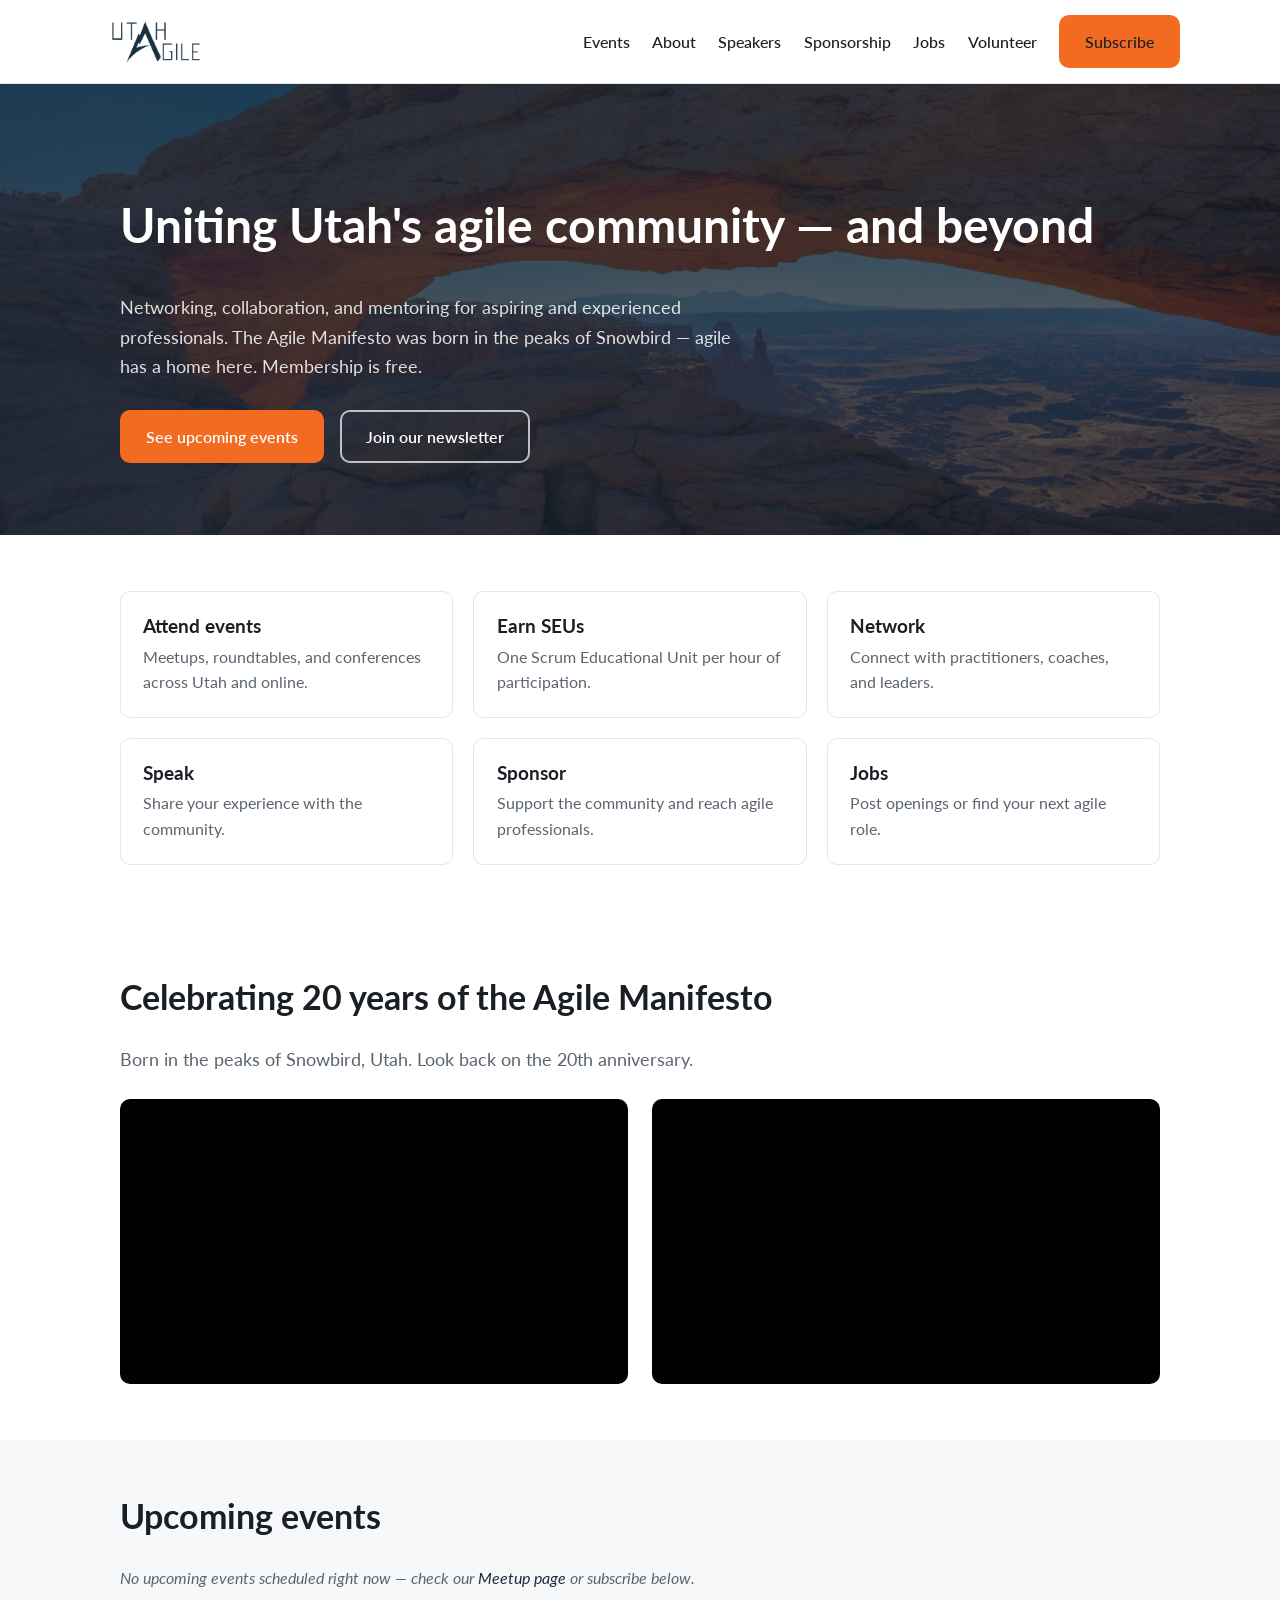
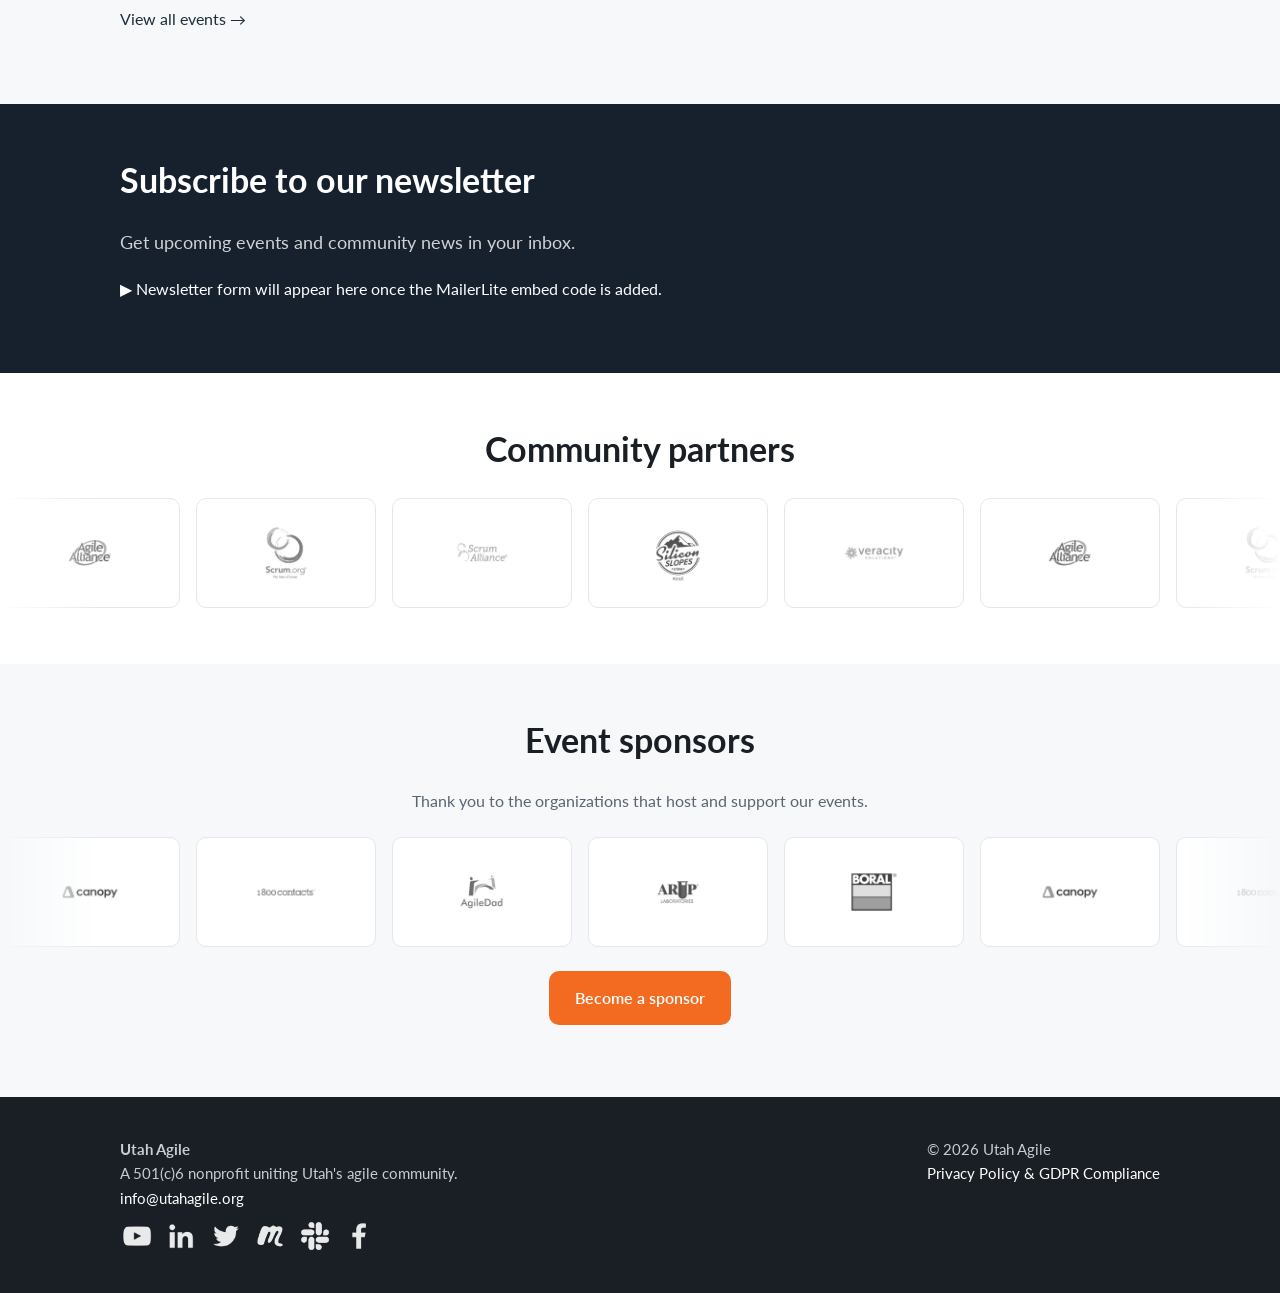
==== index.html @ 19d2569a "Fix nav discoverability + add dark-mode-aware favicon - onepage.html: "Get Involved" is now a dropdo" ====
<!DOCTYPE html>
<html lang="en">
<head>
  <meta charset="UTF-8">
  <meta name="viewport" content="width=device-width, initial-scale=1.0">
  <title>Utah Agile — Uniting Utah's Agile Community</title>
  <meta name="description" content="Utah Agile is a 501(c)6 nonprofit uniting Utah's agile community through networking, collaboration, mentoring, and events. Free to join.">
  <link rel="icon" href="assets/img/favicon.svg" type="image/svg+xml">
  <link rel="alternate icon" href="assets/img/favicon.png">
  <link rel="stylesheet" href="assets/css/style.css">
</head>
<body>
  <header class="site-header" id="site-header"></header>

  <!-- Hero -->
  <section class="hero hero--home">
    <div class="container">
      <h1>Uniting Utah's agile community &mdash; and beyond</h1>
      <p class="lead">Networking, collaboration, and mentoring for aspiring and
        experienced professionals. The Agile Manifesto was born in the peaks of
        Snowbird &mdash; agile has a home here. Membership is free.</p>
      <div class="hero__cta">
        <a class="btn btn--primary" href="events.html">See upcoming events</a>
        <a class="btn btn--ghost" href="#subscribe">Join our newsletter</a>
      </div>
    </div>
  </section>

  <!-- Quick links -->
  <section class="section">
    <div class="container">
      <div class="grid grid--3">
        <a class="card" href="events.html"><h3>Attend events</h3><p>Meetups, roundtables, and conferences across Utah and online.</p></a>
        <a class="card" href="seus.html"><h3>Earn SEUs</h3><p>One Scrum Educational Unit per hour of participation.</p></a>
        <a class="card" href="network.html"><h3>Network</h3><p>Connect with practitioners, coaches, and leaders.</p></a>
        <a class="card" href="speakers.html"><h3>Speak</h3><p>Share your experience with the community.</p></a>
        <a class="card" href="sponsorship.html"><h3>Sponsor</h3><p>Support the community and reach agile professionals.</p></a>
        <a class="card" href="jobs.html"><h3>Jobs</h3><p>Post openings or find your next agile role.</p></a>
      </div>
    </div>
  </section>

  <!-- Featured videos -->
  <section class="section">
    <div class="container">
      <h2>Celebrating 20 years of the Agile Manifesto</h2>
      <p class="lead">Born in the peaks of Snowbird, Utah. Look back on the 20th anniversary.</p>
      <div class="video-grid">
        <div class="video-embed">
          <iframe src="https://player.vimeo.com/video/512999759" title="Agile Manifesto 20th Anniversary"
            allow="autoplay; fullscreen; picture-in-picture" allowfullscreen loading="lazy"></iframe>
        </div>
        <div class="video-embed">
          <iframe src="https://player.vimeo.com/video/513167009" title="Agile Manifesto 20th Anniversary"
            allow="autoplay; fullscreen; picture-in-picture" allowfullscreen loading="lazy"></iframe>
        </div>
      </div>
    </div>
  </section>

  <!-- Upcoming events preview -->
  <section class="section section--alt">
    <div class="container">
      <h2>Upcoming events</h2>
      <div data-events="3"></div>
      <p style="margin-top:1rem"><a href="events.html">View all events &rarr;</a></p>
    </div>
  </section>

  <!-- Newsletter / subscribe -->
  <section class="section newsletter" id="subscribe">
    <div class="container">
      <h2>Subscribe to our newsletter</h2>
      <p class="lead">Get upcoming events and community news in your inbox.</p>
      <!--
        MAILERLITE EMBED GOES HERE.
        In MailerLite: Forms → Embedded form → copy the HTML snippet and
        paste it in place of this comment. See README "Newsletter" section.
      -->
      <div id="mailerlite-form">
        <p style="color:#fff">▶ Newsletter form will appear here once the MailerLite embed code is added.</p>
      </div>
    </div>
  </section>

  <!-- Partners (rotating banner) -->
  <section class="section">
    <div class="container">
      <h2 style="text-align:center">Community partners</h2>
    </div>
    <div class="logo-marquee">
      <div class="logo-track">
        <!-- set 1 -->
        <a href="https://www.agilealliance.org/" title="Agile Alliance"><img src="assets/img/sponsors/agile-alliance.png" alt="Agile Alliance"></a>
        <a href="https://www.scrum.org/" title="Scrum.org"><img src="assets/img/sponsors/scrum-org.png" alt="Scrum.org"></a>
        <a href="https://www.scrumalliance.org/" title="Scrum Alliance"><img src="assets/img/sponsors/scrum-alliance.png" alt="Scrum Alliance"></a>
        <div class="logo-cell"><img src="assets/img/sponsors/silicon-slopes.png" alt="Silicon Slopes Agile"></div>
        <a href="https://www.veracitysolutions.com/" title="Veracity Solutions"><img src="assets/img/sponsors/partner-other.png" alt="Veracity Solutions"></a>
        <!-- set 2 (duplicate for seamless loop) -->
        <a href="https://www.agilealliance.org/" title="Agile Alliance" aria-hidden="true" tabindex="-1"><img src="assets/img/sponsors/agile-alliance.png" alt=""></a>
        <a href="https://www.scrum.org/" title="Scrum.org" aria-hidden="true" tabindex="-1"><img src="assets/img/sponsors/scrum-org.png" alt=""></a>
        <a href="https://www.scrumalliance.org/" title="Scrum Alliance" aria-hidden="true" tabindex="-1"><img src="assets/img/sponsors/scrum-alliance.png" alt=""></a>
        <div class="logo-cell" aria-hidden="true"><img src="assets/img/sponsors/silicon-slopes.png" alt=""></div>
        <a href="https://www.veracitysolutions.com/" title="Veracity Solutions" aria-hidden="true" tabindex="-1"><img src="assets/img/sponsors/partner-other.png" alt=""></a>
      </div>
    </div>
  </section>

  <!-- Event sponsors (rotating banner) -->
  <section class="section section--alt">
    <div class="container">
      <h2 style="text-align:center">Event sponsors</h2>
      <p style="text-align:center;color:var(--muted)">Thank you to the organizations that host and support our events.</p>
    </div>
    <div class="logo-marquee">
      <div class="logo-track">
        <div class="logo-cell"><img src="assets/img/sponsors/canopy.png" alt="Canopy"></div>
        <div class="logo-cell"><img src="assets/img/sponsors/1800contacts.png" alt="1-800 Contacts"></div>
        <div class="logo-cell"><img src="assets/img/sponsors/agiledad.png" alt="AgileDad"></div>
        <div class="logo-cell"><img src="assets/img/sponsors/arup.png" alt="Arup"></div>
        <div class="logo-cell"><img src="assets/img/sponsors/boral.png" alt="Boral"></div>
        <div class="logo-cell" aria-hidden="true"><img src="assets/img/sponsors/canopy.png" alt=""></div>
        <div class="logo-cell" aria-hidden="true"><img src="assets/img/sponsors/1800contacts.png" alt=""></div>
        <div class="logo-cell" aria-hidden="true"><img src="assets/img/sponsors/agiledad.png" alt=""></div>
        <div class="logo-cell" aria-hidden="true"><img src="assets/img/sponsors/arup.png" alt=""></div>
        <div class="logo-cell" aria-hidden="true"><img src="assets/img/sponsors/boral.png" alt=""></div>
      </div>
    </div>
    <div class="container">
      <p style="text-align:center;margin-top:1.5rem"><a class="btn btn--primary" href="sponsorship.html">Become a sponsor</a></p>
    </div>
  </section>

  <footer class="site-footer" id="site-footer"></footer>
  <script src="assets/js/site.js"></script>
</body>
</html>
---- assets/css/style.css ----
@import url('https://fonts.googleapis.com/css2?family=Lato:ital,wght@0,400;0,700;1,400&family=Noto+Serif:wght@600;700&display=swap');

/* Utah Agile — base styles
   Clean, fast, accessible replacement for the Wix site.
   Fonts matched to the original: Lato for text/headings, Noto Serif for bio names. */

:root {
  --brand:       #1e2d3d;   /* Utah Agile slate navy (from logo) */
  --brand-dark:  #16212d;
  --accent:      #f26b21;   /* warm CTA orange   */
  --accent-dark: #d1550f;
  --ink:         #1a1f26;
  --muted:       #5b6570;
  --line:        #e3e7ec;
  --bg:          #ffffff;
  --bg-alt:      #f6f8fa;
  --radius:      10px;
  --maxw:        1080px;
  --font: 'Lato', -apple-system, BlinkMacSystemFont, "Segoe UI", Roboto, Helvetica, Arial, sans-serif;
  --font-serif: 'Noto Serif', Georgia, 'Times New Roman', serif;
}

* { box-sizing: border-box; }

html { scroll-behavior: smooth; }

body {
  margin: 0;
  font-family: var(--font);
  color: var(--ink);
  background: var(--bg);
  line-height: 1.6;
  -webkit-font-smoothing: antialiased;
}

a { color: var(--brand); text-decoration: none; }
a:hover { text-decoration: underline; }

img { max-width: 100%; height: auto; display: block; }

.container { max-width: var(--maxw); margin: 0 auto; padding: 0 1.25rem; }

.section { padding: 3.5rem 0; }
.section--alt { background: var(--bg-alt); }

h1, h2, h3 { line-height: 1.2; color: var(--ink); }
h1 { font-size: clamp(2rem, 5vw, 3rem); }
h2 { font-size: clamp(1.5rem, 3vw, 2.1rem); margin-top: 0; }
.lead { font-size: 1.15rem; color: var(--muted); }

/* ---------- Buttons ---------- */
.btn {
  display: inline-block;
  padding: 0.75rem 1.5rem;
  border-radius: var(--radius);
  font-weight: 600;
  cursor: pointer;
  border: 2px solid transparent;
  transition: background .15s ease, color .15s ease;
}
.btn:hover { text-decoration: none; }
.btn--primary { background: var(--accent); color: #fff; }
.btn--primary:hover { background: var(--accent-dark); }
.btn--ghost { background: transparent; color: #fff; border-color: rgba(255,255,255,.7); }
.btn--ghost:hover { background: rgba(255,255,255,.12); }

/* ---------- Header / nav ---------- */
.site-header {
  position: sticky; top: 0; z-index: 50;
  background: var(--bg);
  border-bottom: 1px solid var(--line);
}
.nav {
  display: flex; align-items: center; justify-content: space-between;
  padding: 0.85rem 0;
}
.nav__brand { font-weight: 800; font-size: 1.25rem; color: var(--brand); display: inline-flex; align-items: center; }
.nav__brand:hover { text-decoration: none; }
.nav__brand img { height: 56px; width: auto; }
@media (max-width: 640px) { .nav__brand img { height: 44px; } }

/* Anchor targets clear the sticky header on the one-page layout */
section[id] { scroll-margin-top: 90px; }

/* Social icons (image links, like the original site) */
.social-icons { display: flex; gap: .65rem; align-items: center; flex-wrap: wrap; margin-top: .6rem; }
.social-icons a { display: inline-flex; }
.social-icons img { width: 34px; height: 34px; display: block; transition: transform .15s ease, opacity .15s ease; opacity: .9; }
.social-icons a:hover img { transform: translateY(-2px); opacity: 1; }
.nav__links { display: flex; gap: 1.4rem; align-items: center; flex-wrap: wrap; }
.nav__links a { color: var(--ink); font-weight: 500; }
.nav__links a:hover { color: var(--brand); text-decoration: none; }
.nav__toggle { display: none; background: none; border: 0; font-size: 1.5rem; cursor: pointer; }

/* ---------- Hero ---------- */
.hero {
  background: linear-gradient(135deg, var(--brand), var(--brand-dark));
  color: #fff; padding: 4.5rem 0;
}
.hero h1 { color: #fff; }
.hero .lead { color: rgba(255,255,255,.85); max-width: 640px; }
.hero__cta { margin-top: 1.75rem; display: flex; gap: 1rem; flex-wrap: wrap; }

/* ---------- Cards / grid ---------- */
.grid { display: grid; gap: 1.25rem; }
.grid--3 { grid-template-columns: repeat(3, 1fr); }
.grid--2 { grid-template-columns: repeat(2, 1fr); }
.card {
  border: 1px solid var(--line); border-radius: var(--radius);
  padding: 1.4rem; background: var(--bg);
  transition: box-shadow .15s ease, transform .15s ease;
}
.card:hover { box-shadow: 0 6px 20px rgba(0,0,0,.07); transform: translateY(-2px); }
.card h3 { margin: 0 0 .4rem; }
.card p { margin: 0; color: var(--muted); }

/* ---------- Events ---------- */
.event {
  display: flex; gap: 1.25rem; align-items: flex-start;
  border: 1px solid var(--line); border-radius: var(--radius);
  padding: 1.25rem; margin-bottom: 1rem; background: var(--bg);
}
.event__date {
  flex: 0 0 84px; text-align: center; background: var(--brand); color: #fff;
  border-radius: var(--radius); padding: .6rem .2rem;
}
.event__date .m { font-size: .8rem; text-transform: uppercase; letter-spacing: .05em; }
.event__date .d { font-size: 1.7rem; font-weight: 800; line-height: 1; }
.event__body h3 { margin: 0 0 .3rem; }
.event__meta { color: var(--muted); font-size: .95rem; margin: 0 0 .5rem; }
.events-empty { color: var(--muted); font-style: italic; }

/* ---------- Newsletter ---------- */
.newsletter { background: var(--brand-dark); color: #fff; }
.newsletter h2 { color: #fff; }
.newsletter .lead { color: rgba(255,255,255,.8); }

/* ---------- Hero with background image ---------- */
.hero--home {
  background:
    linear-gradient(135deg, rgba(30,45,61,.82), rgba(22,33,45,.66)),
    url("../img/hero.jpg") center/cover no-repeat;
}

/* ---------- Sponsors / partner logos ---------- */
.logo-grid {
  display: grid; grid-template-columns: repeat(auto-fill, minmax(140px, 1fr));
  gap: 1rem; align-items: center; margin-top: 1.5rem;
}
.logo-grid a, .logo-grid .logo-cell {
  display: flex; align-items: center; justify-content: center;
  background: #fff; border: 1px solid var(--line); border-radius: var(--radius);
  padding: 1rem; aspect-ratio: 3 / 2;
}
.logo-grid img { max-height: 72px; max-width: 100%; object-fit: contain; }
.logo-grid a { transition: box-shadow .15s ease, transform .15s ease; }
.logo-grid a:hover { box-shadow: 0 6px 18px rgba(0,0,0,.08); transform: translateY(-2px); }

/* ---------- Rotating logo banner (marquee) ---------- */
.logo-marquee { overflow: hidden; margin-top: 1.5rem; -webkit-mask-image: linear-gradient(90deg, transparent, #000 8%, #000 92%, transparent); mask-image: linear-gradient(90deg, transparent, #000 8%, #000 92%, transparent); }
.logo-track { display: flex; width: max-content; gap: 1rem; animation: logo-scroll 40s linear infinite; }
.logo-marquee:hover .logo-track { animation-play-state: paused; }
.logo-track .logo-cell, .logo-track a {
  flex: 0 0 auto; width: 180px; height: 110px;
  display: flex; align-items: center; justify-content: center;
  background: #fff; border: 1px solid var(--line); border-radius: var(--radius); padding: 1rem;
}
.logo-track img { max-height: 72px; max-width: 100%; object-fit: contain; filter: grayscale(1); opacity: .75; transition: filter .2s, opacity .2s; }
.logo-track a:hover img, .logo-track .logo-cell:hover img { filter: none; opacity: 1; }
@keyframes logo-scroll { from { transform: translateX(0); } to { transform: translateX(-50%); } }
@media (prefers-reduced-motion: reduce) { .logo-track { animation: none; flex-wrap: wrap; width: auto; justify-content: center; } }

/* ---------- Video embeds (Vimeo) ---------- */
.video-grid { display: grid; grid-template-columns: repeat(2, 1fr); gap: 1.5rem; margin-top: 1.5rem; }
.video-embed { position: relative; padding-top: 56.25%; border-radius: var(--radius); overflow: hidden; background: #000; }
.video-embed iframe { position: absolute; inset: 0; width: 100%; height: 100%; border: 0; }

/* ---------- Team / bios ---------- */
.team-grid { display: grid; grid-template-columns: repeat(auto-fill, minmax(220px, 1fr)); gap: 1.75rem; margin-top: 1.5rem; }
.member { text-align: center; }
.member img { width: 160px; height: 160px; border-radius: 50%; object-fit: cover; margin: 0 auto .8rem; border: 3px solid var(--line); }
.member h3 { margin: 0; font-size: 1.25rem; font-family: var(--font-serif); font-weight: 700; }
.member .role { color: var(--brand); font-weight: 600; font-size: .9rem; margin: .1rem 0 .4rem; }
.member .tagline { color: var(--muted); font-size: .9rem; margin: 0 0 .5rem; }
.member a.li { font-size: .85rem; }

@media (max-width: 640px) {
  .video-grid { grid-template-columns: 1fr; }
}

/* ---------- Footer ---------- */
.site-footer { background: var(--ink); color: #c7cdd4; padding: 2.5rem 0; font-size: .95rem; }
.site-footer a { color: #fff; }
.site-footer__grid { display: flex; justify-content: space-between; gap: 2rem; flex-wrap: wrap; }
.social { display: flex; gap: 1rem; margin-top: .5rem; }
.social a { color: #c7cdd4; }

/* ---------- Responsive ---------- */
@media (max-width: 800px) {
  .grid--3, .grid--2 { grid-template-columns: 1fr; }
  .nav__links {
    display: none; position: absolute; top: 100%; left: 0; right: 0;
    flex-direction: column; background: var(--bg); border-bottom: 1px solid var(--line);
    padding: 1rem 1.25rem; gap: 1rem;
  }
  .nav__links.open { display: flex; }
  .nav__toggle { display: block; }
}
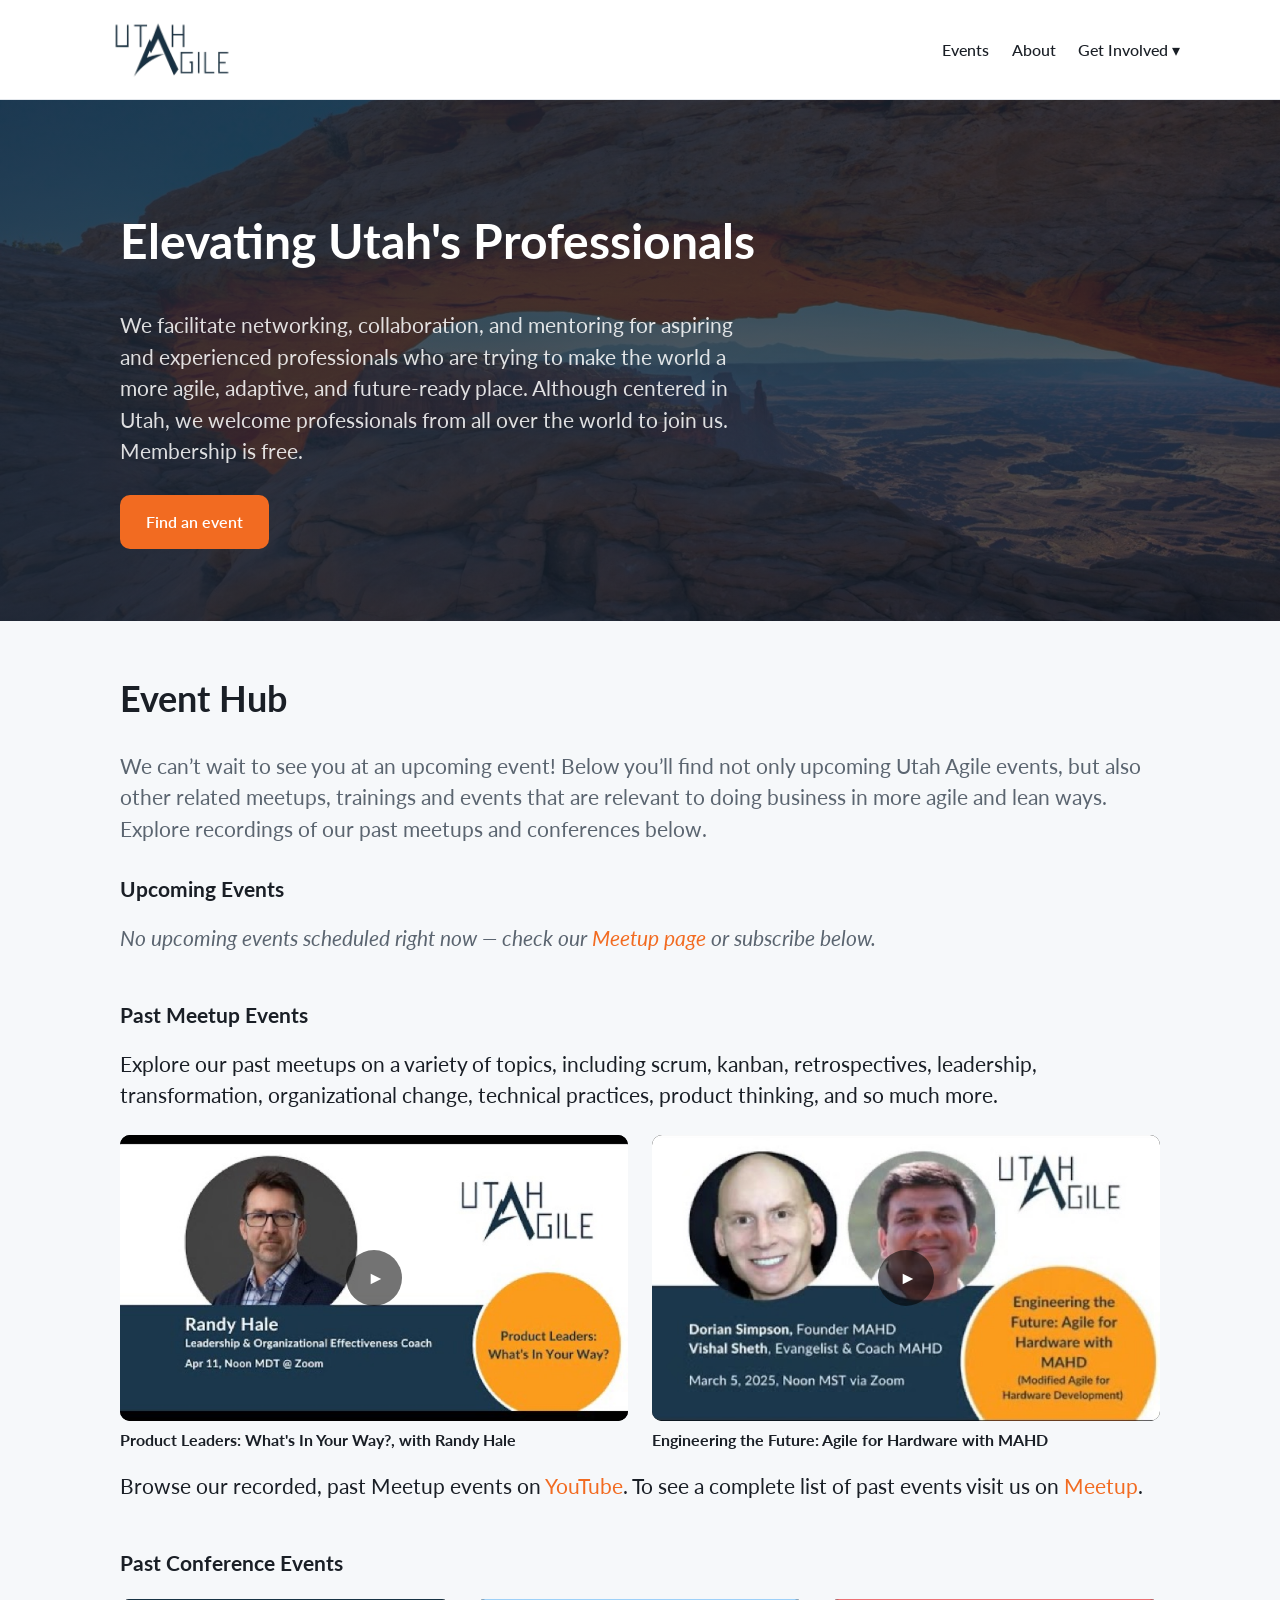
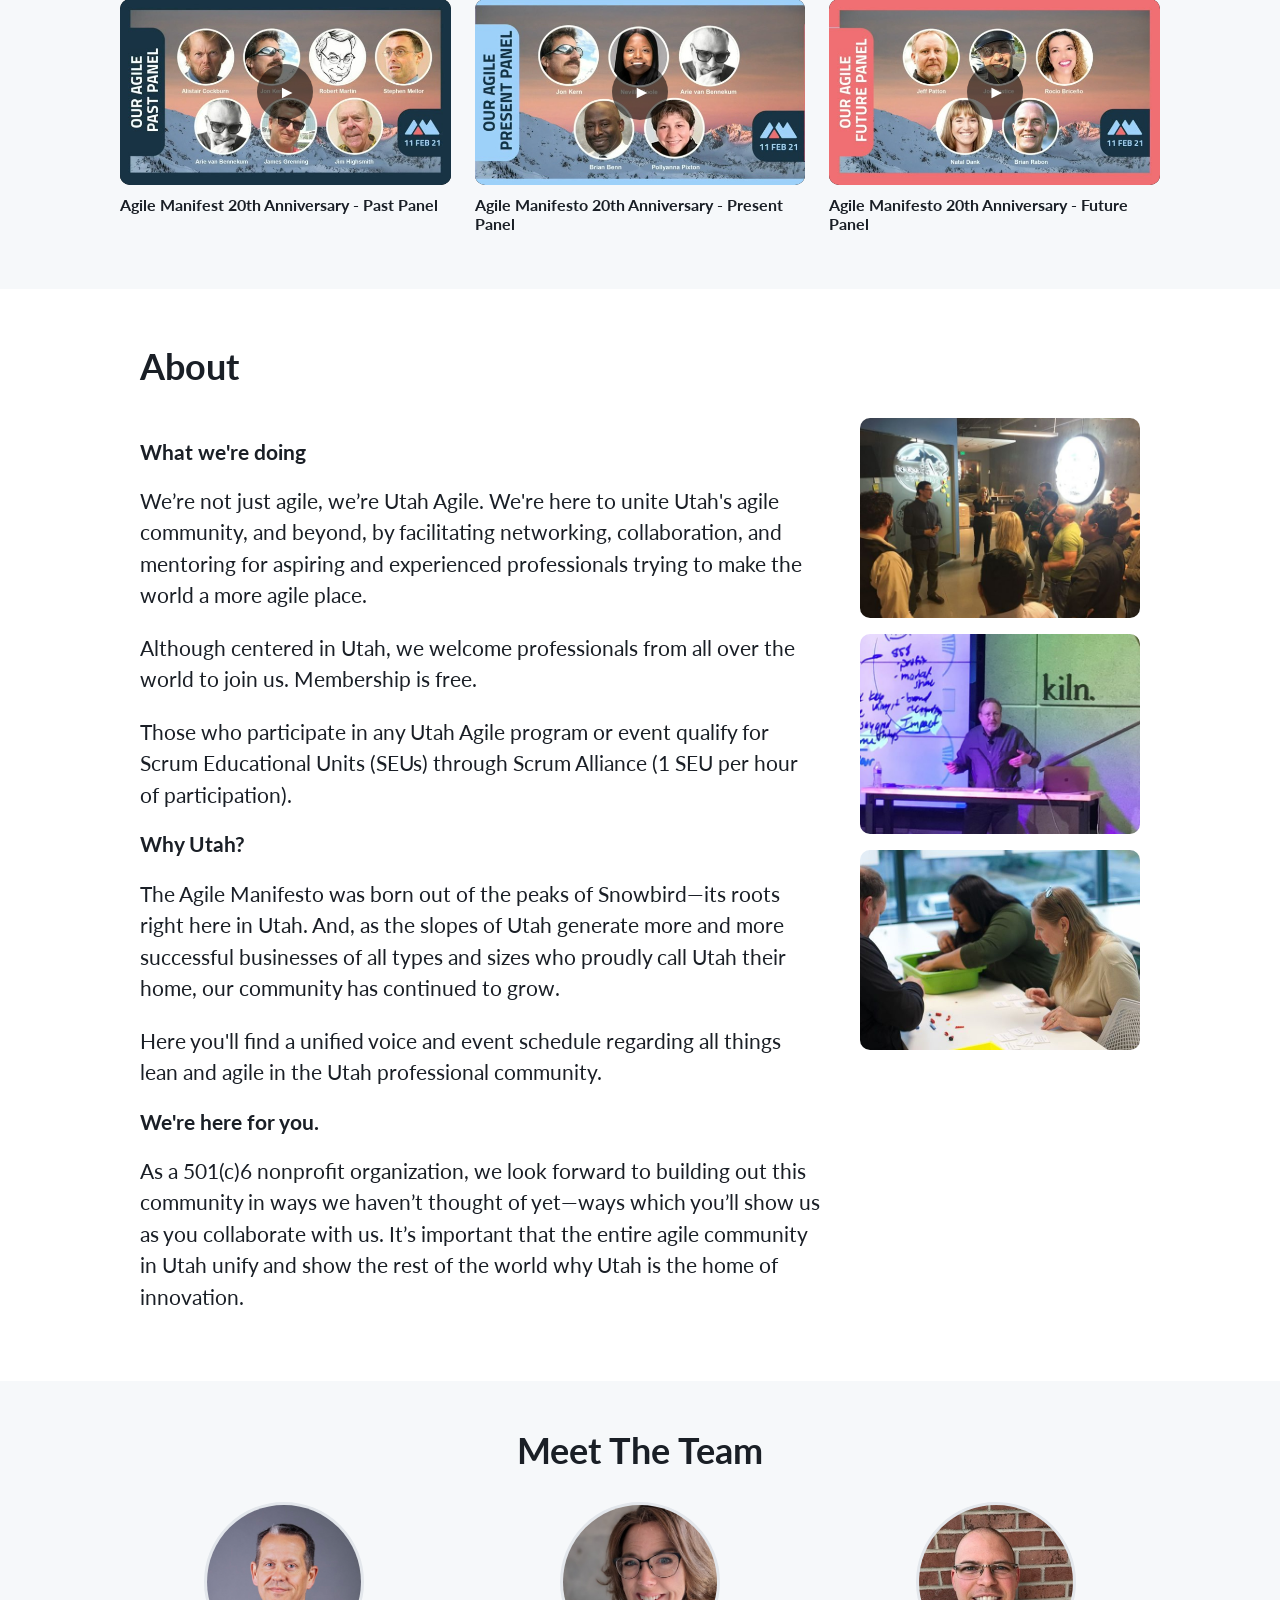
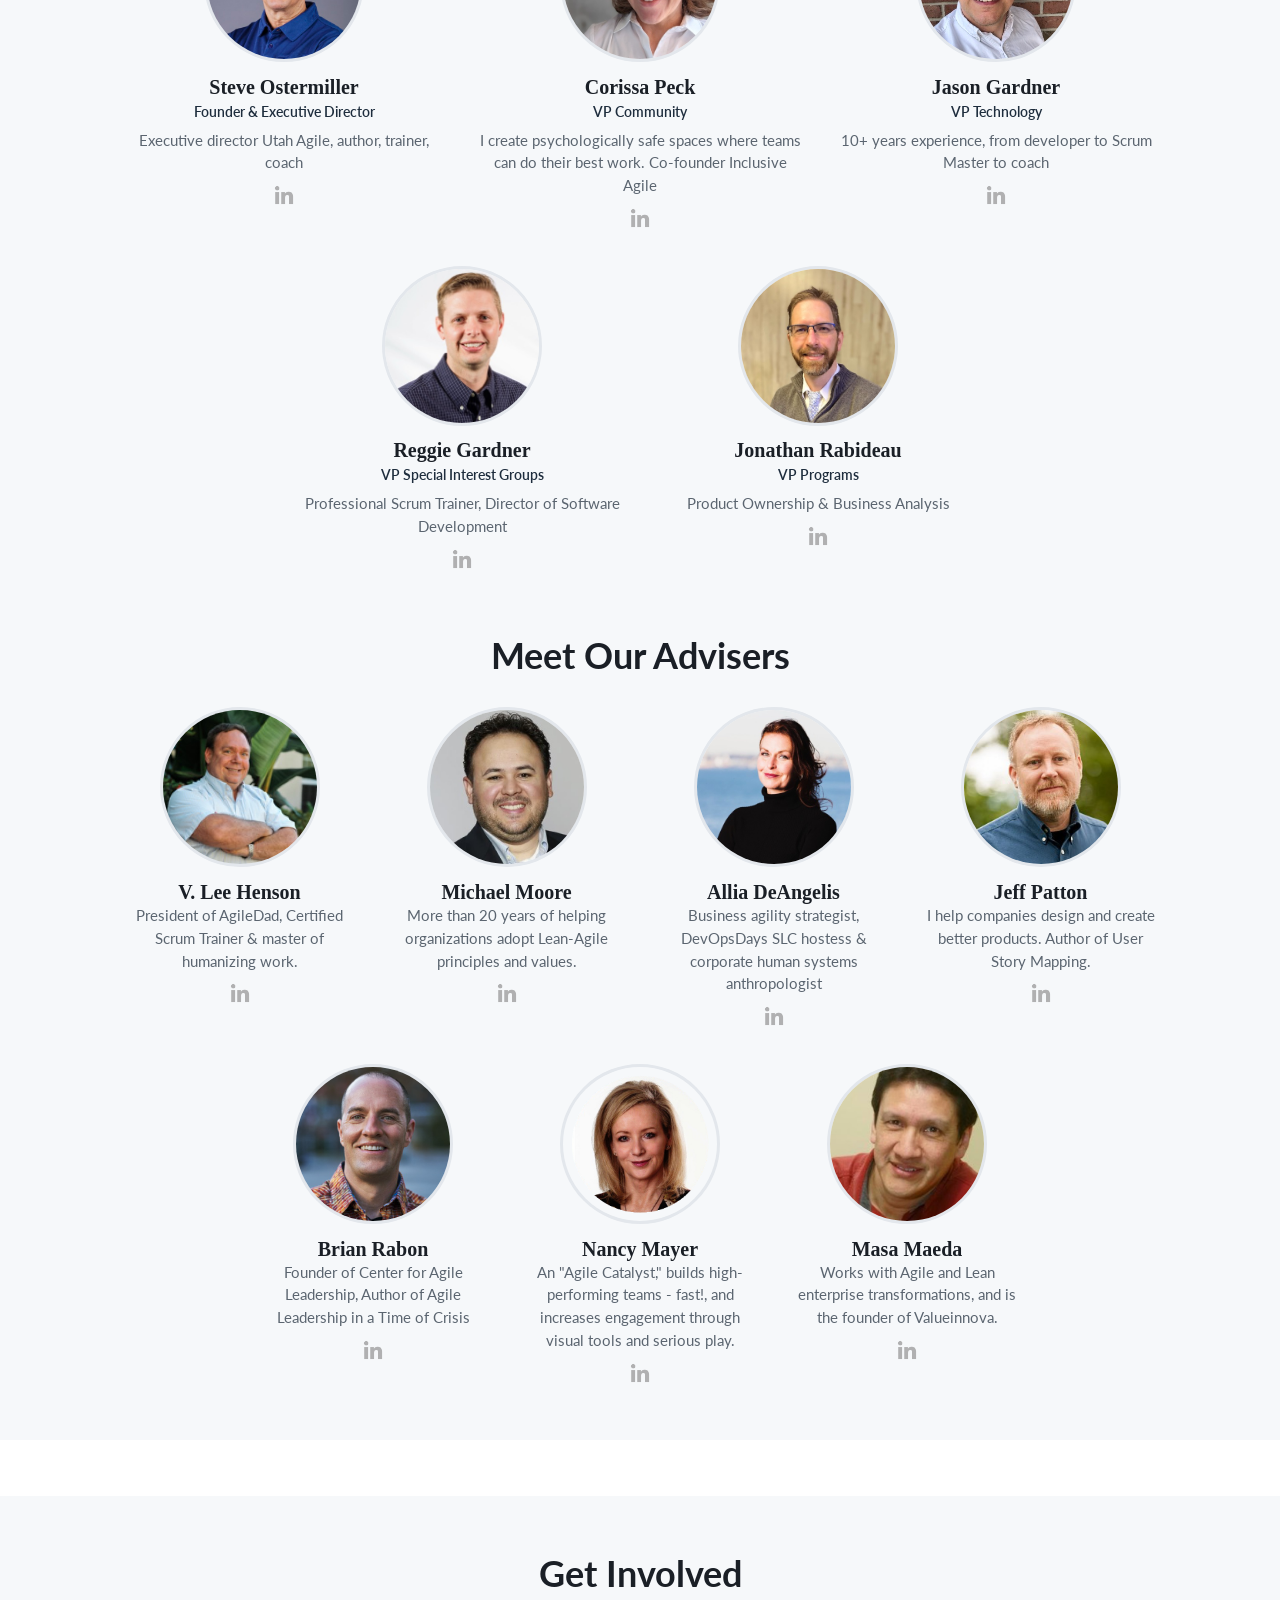
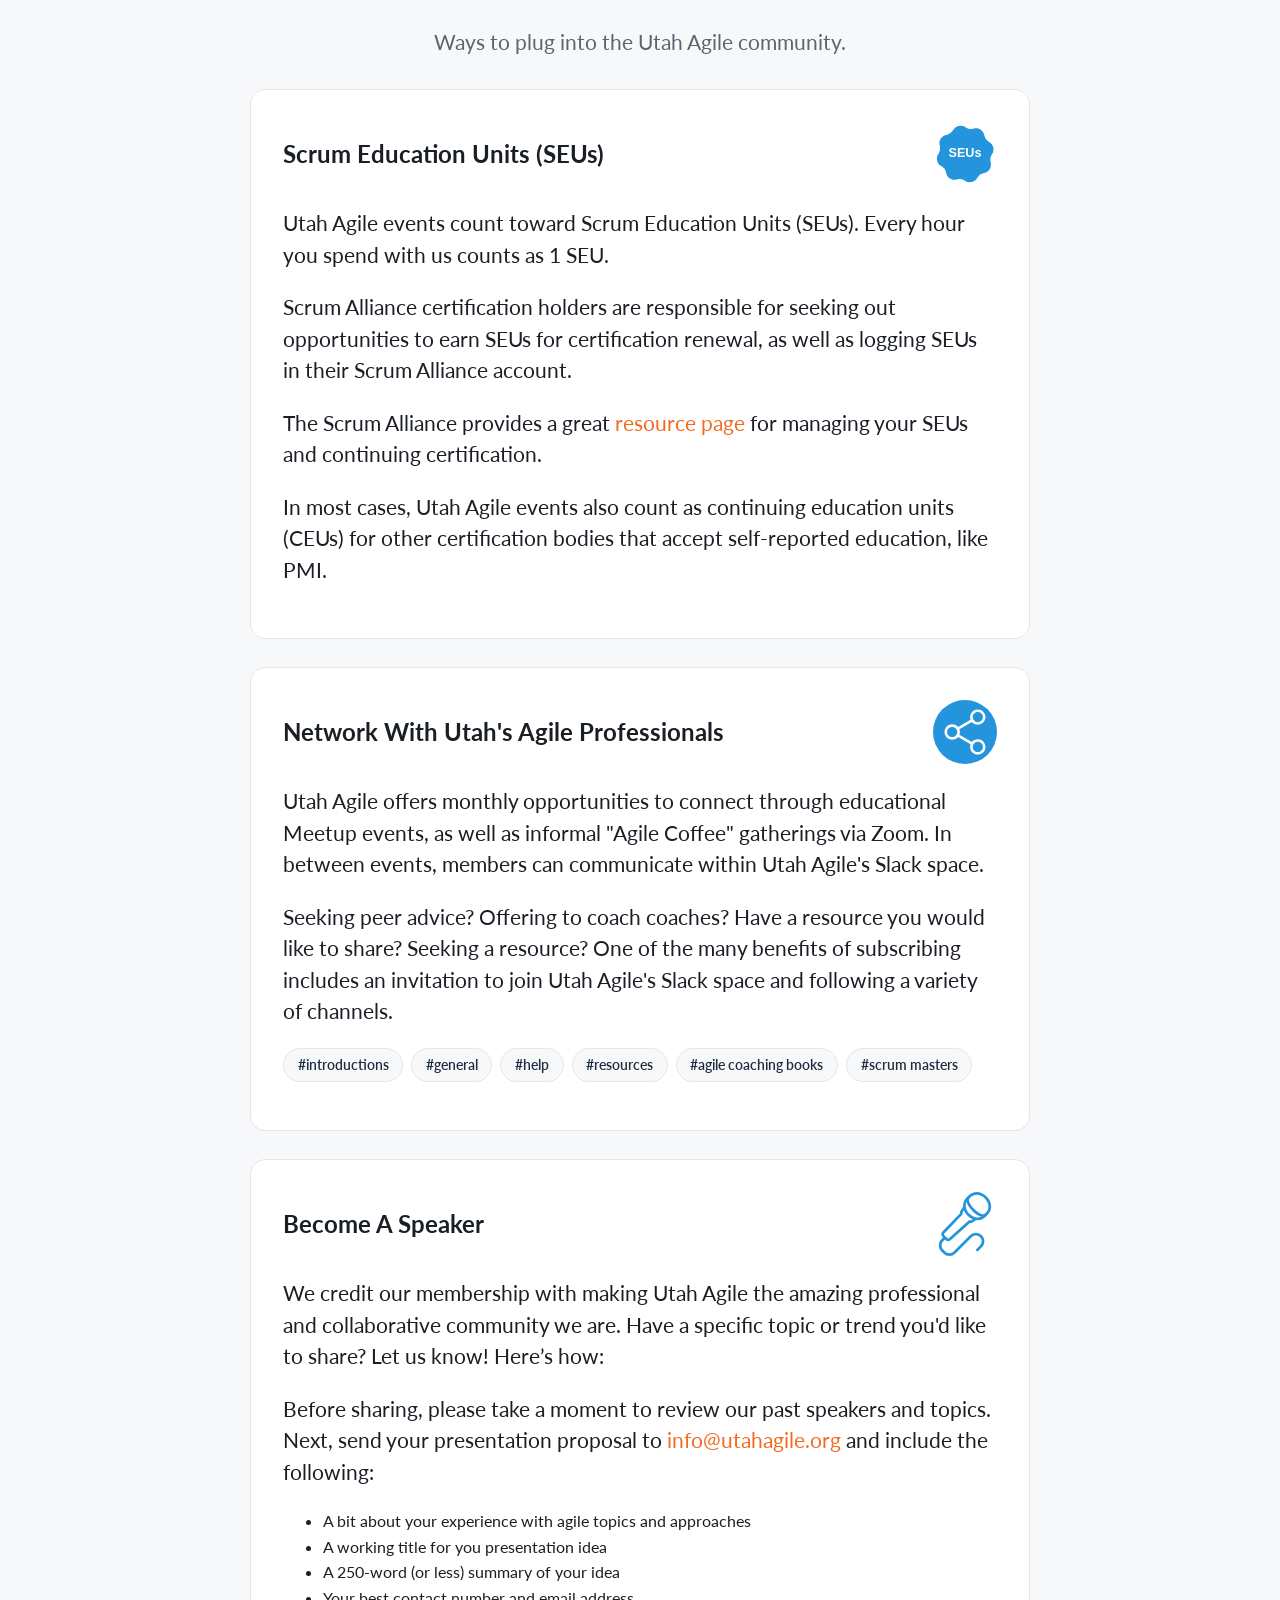
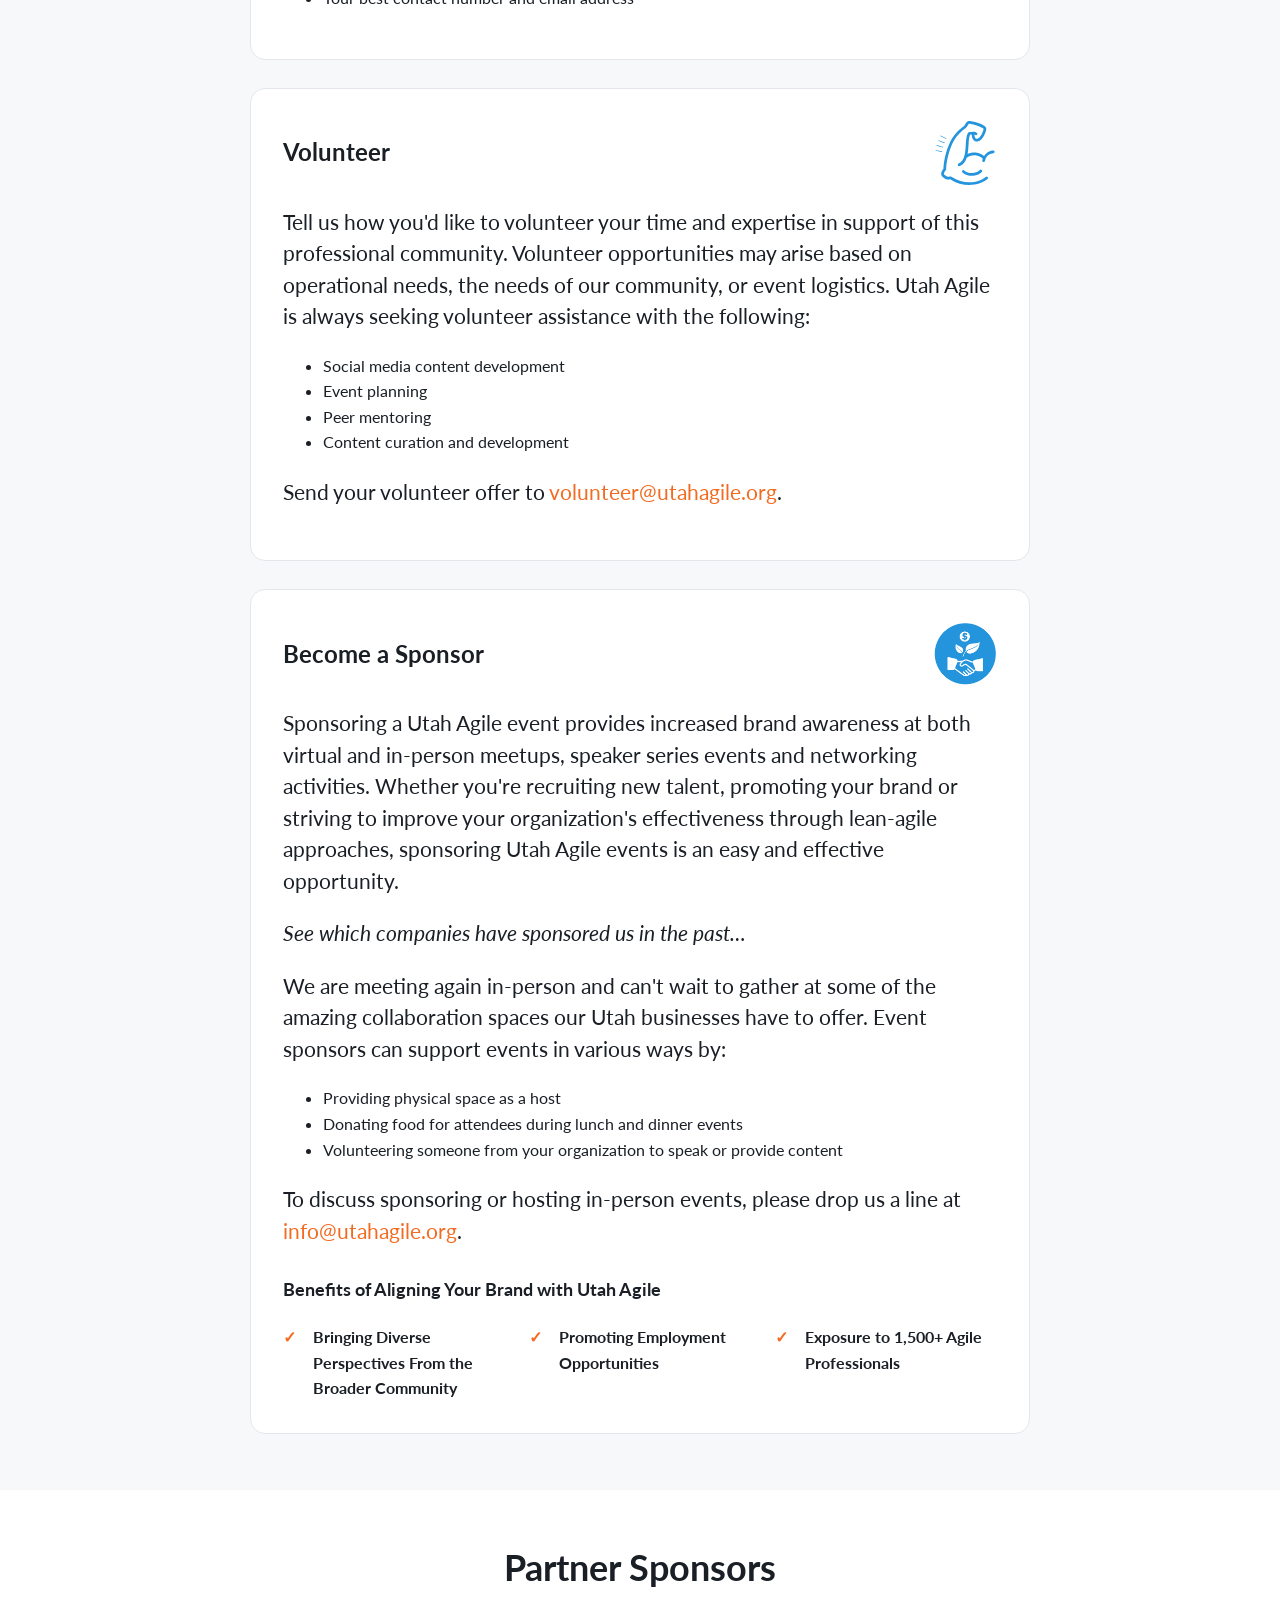
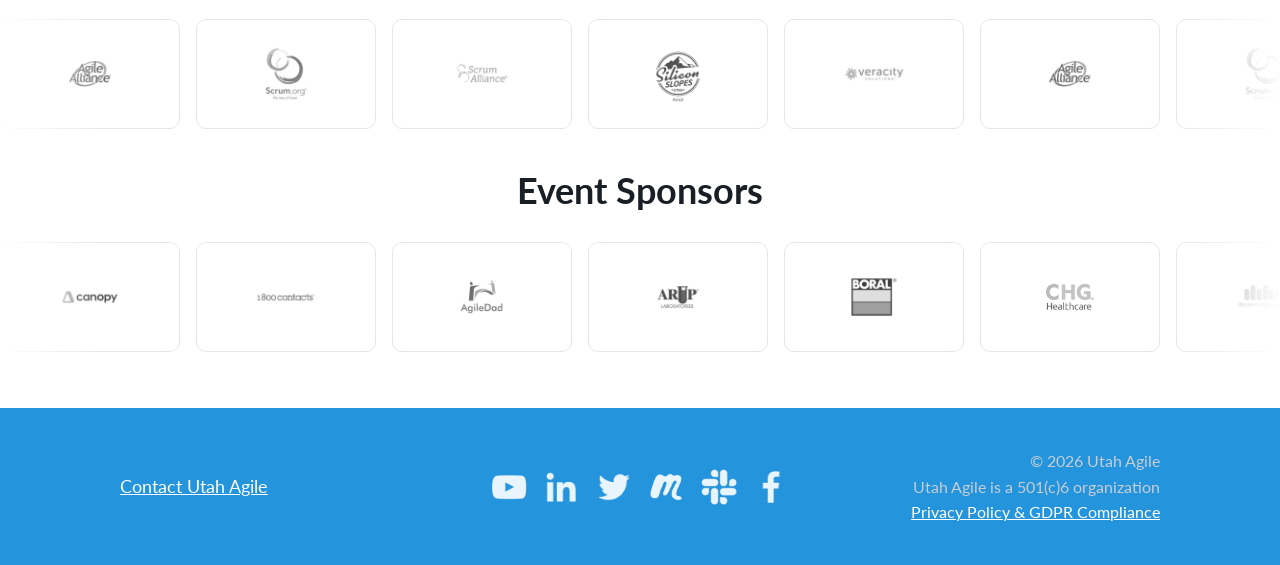
==== commit a9f66238: "Retire the multi-page site; index.html + privacy.html only - Deleted all old multi-page files (about" ====
--- a/index.html
+++ b/index.html
@@ -3,135 +3,530 @@
 <head>
   <meta charset="UTF-8">
   <meta name="viewport" content="width=device-width, initial-scale=1.0">
-  <title>Utah Agile — Uniting Utah's Agile Community</title>
-  <meta name="description" content="Utah Agile is a 501(c)6 nonprofit uniting Utah's agile community through networking, collaboration, mentoring, and events. Free to join.">
+  <title>Utah's Premier Agile Professional Association | Utah Agile</title>
+  <meta name="description" content="Utah Agile convenes Utah's agile professionals — networking, collaboration, and mentoring. Membership is free.">
   <link rel="icon" href="assets/img/favicon.svg" type="image/svg+xml">
   <link rel="alternate icon" href="assets/img/favicon.png">
   <link rel="stylesheet" href="assets/css/style.css">
+  <link rel="stylesheet" href="assets/css/onepage.css">
 </head>
 <body>
-  <header class="site-header" id="site-header"></header>
-
-  <!-- Hero -->
-  <section class="hero hero--home">
+
+<!-- ================= Header ================= -->
+<header class="site-header">
+  <div class="container nav">
+    <a class="nav__brand" href="#top" aria-label="Utah Agile home">
+      <img src="assets/img/logo.png" alt="Utah Agile">
+    </a>
+    <button class="nav__toggle" aria-label="Menu" aria-expanded="false">&#9776;</button>
+    <nav class="nav__links">
+      <a href="#events">Events</a>
+      <a href="#about">About</a>
+      <div class="nav__dropdown">
+        <a href="#get-involved" class="nav__dropdown-toggle">Get Involved &#9662;</a>
+        <div class="nav__dropdown-menu">
+          <div class="nav__dropdown-menu-card">
+            <a href="#seus">Earn SEUs</a>
+            <a href="#network">Network</a>
+            <a href="#speakers">Become a Speaker</a>
+            <a href="#volunteer">Volunteer</a>
+            <a href="#sponsorship">Sponsorship</a>
+          </div>
+        </div>
+      </div>
+      <!-- Subscribe button hidden until MailerLite is built -- see #subscribe section below
+      <a class="btn btn--primary" href="#subscribe">Subscribe</a>
+      -->
+    </nav>
+  </div>
+</header>
+
+<span id="top"></span>
+
+<!-- ================= Hero ================= -->
+<section class="hero hero--home">
+  <div class="container">
+    <h1>Elevating Utah's Professionals</h1>
+    <p class="lead">We facilitate networking, collaboration, and mentoring for aspiring and
+      experienced professionals who are trying to make the world a more agile, adaptive, and
+      future-ready place. Although centered in Utah, we welcome professionals from all over the
+      world to join us. Membership is free.</p>
+    <div class="hero__cta">
+      <a class="btn btn--primary" href="#events">Find an event</a>
+      <!-- Subscribe CTA hidden until MailerLite is built
+      <a class="btn btn--ghost" href="#subscribe">Subscribe</a>
+      -->
+    </div>
+  </div>
+</section>
+
+<!-- ================= Explore (hidden per request) =================
+<section class="section" id="explore">
+  <div class="container">
+    <h2 style="text-align:center">Explore</h2>
+    <div class="explore-grid">
+      <a class="card" href="#events">Find an event</a>
+      <a class="card" href="#seus">Earn SEUs</a>
+      <a class="card" href="#network">Network</a>
+      <a class="card" href="#speakers">Become a speaker</a>
+      <a class="card" href="#sponsorship">Sponsor Utah Agile</a>
+      <a class="card" href="#volunteer">Volunteer</a>
+    </div>
+  </div>
+</section>
+-->
+
+
+<!-- ================= Events ================= -->
+<section class="section section--alt" id="events">
+  <div class="container">
+    <h2>Event Hub</h2>
+    <p class="lead">We can’t wait to see you at an upcoming event! Below you’ll find not only
+      upcoming Utah Agile events, but also other related meetups, trainings and events that are
+      relevant to doing business in more agile and lean ways. Explore recordings of our past
+      meetups and conferences below.</p>
+
+    <h3 style="margin-top:2rem">Upcoming Events</h3>
+    <div data-events></div>
+
+    <h3 style="margin-top:3rem">Past Meetup Events</h3>
+    <p>Explore our past meetups on a variety of topics, including scrum, kanban, retrospectives,
+      leadership, transformation, organizational change, technical practices, product thinking,
+      and so much more.</p>
+    <div class="video-grid video-grid--thumbs">
+      <button type="button" class="video-thumb" data-embed="https://www.youtube.com/embed/0Ywp0cMRnYA?autoplay=1"
+        aria-label="Play: Product Leaders: What's In Your Way?, with Randy Hale">
+        <span class="video-thumb__img"><img src="assets/img/videos/randy-hale.jpg" alt=""><span class="video-thumb__play" aria-hidden="true">&#9658;</span></span>
+        <span class="video-thumb__title">Product Leaders: What's In Your Way?, with Randy Hale</span>
+      </button>
+      <button type="button" class="video-thumb" data-embed="https://www.youtube.com/embed/94sP1E_OgpI?autoplay=1"
+        aria-label="Play: Engineering the Future: Agile for Hardware with MAHD">
+        <span class="video-thumb__img"><img src="assets/img/videos/mahd.jpg" alt=""><span class="video-thumb__play" aria-hidden="true">&#9658;</span></span>
+        <span class="video-thumb__title">Engineering the Future: Agile for Hardware with MAHD</span>
+      </button>
+    </div>
+    <p>Browse our recorded, past Meetup events on
+      <a href="https://www.youtube.com/@utahagile">YouTube</a>. To see a complete list of past
+      events visit us on <a href="https://www.meetup.com/utahagile/">Meetup</a>.</p>
+
+    <h3 style="margin-top:3rem">Past Conference Events</h3>
+    <div class="video-grid video-grid--thumbs video-grid--3">
+      <button type="button" class="video-thumb" data-embed="https://player.vimeo.com/video/512999759?autoplay=1"
+        aria-label="Play: Agile Manifest 20th Anniversary - Past Panel">
+        <span class="video-thumb__img"><img src="assets/img/videos/anniversary-past.jpg" alt=""><span class="video-thumb__play" aria-hidden="true">&#9658;</span></span>
+        <span class="video-thumb__title">Agile Manifest 20th Anniversary - Past Panel</span>
+      </button>
+      <button type="button" class="video-thumb" data-embed="https://player.vimeo.com/video/513167009?autoplay=1"
+        aria-label="Play: Agile Manifesto 20th Anniversary - Present Panel">
+        <span class="video-thumb__img"><img src="assets/img/videos/anniversary-present.jpg" alt=""><span class="video-thumb__play" aria-hidden="true">&#9658;</span></span>
+        <span class="video-thumb__title">Agile Manifesto 20th Anniversary - Present Panel</span>
+      </button>
+      <button type="button" class="video-thumb" data-embed="https://player.vimeo.com/video/513176918?autoplay=1"
+        aria-label="Play: Agile Manifesto 20th Anniversary - Future Panel">
+        <span class="video-thumb__img"><img src="assets/img/videos/anniversary-future.jpg" alt=""><span class="video-thumb__play" aria-hidden="true">&#9658;</span></span>
+        <span class="video-thumb__title">Agile Manifesto 20th Anniversary - Future Panel</span>
+      </button>
+    </div>
+  </div>
+</section>
+
+<!-- ================= About ================= -->
+<section class="section" id="about">
+  <div class="container" style="max-width:1040px">
+    <h2>About</h2>
+    <div class="about-grid">
+      <div class="about-text">
+        <h3>What we're doing</h3>
+        <p>We’re not just agile, we’re Utah Agile. We're here to unite Utah's agile community, and
+          beyond, by facilitating networking, collaboration, and mentoring for aspiring and experienced
+          professionals trying to make the world a more agile place.</p>
+        <p>Although centered in Utah, we welcome professionals from all over the world to join us.
+          Membership is free.</p>
+        <p>Those who participate in any Utah Agile program or event qualify for Scrum Educational
+          Units (SEUs) through Scrum Alliance (1 SEU per hour of participation).</p>
+
+        <h3>Why Utah?</h3>
+        <p>The Agile Manifesto was born out of the peaks of Snowbird—its roots right here in Utah.
+          And, as the slopes of Utah generate more and more successful businesses of all types and
+          sizes who proudly call Utah their home, our community has continued to grow.</p>
+        <p>Here you'll find a unified voice and event schedule regarding all things lean and agile in
+          the Utah professional community.</p>
+
+        <h3>We're here for you.</h3>
+        <p>As a 501(c)6 nonprofit organization, we look forward to building out this community in ways
+          we haven’t thought of yet—ways which you’ll show us as you collaborate with us. It’s
+          important that the entire agile community in Utah unify and show the rest of the world why
+          Utah is the home of innovation.</p>
+      </div>
+      <div class="about-photos">
+        <img src="assets/img/about/meetup1.jpeg" alt="Utah Agile members gathering at a meetup">
+        <img src="assets/img/about/meetup2.jpeg" alt="A speaker presenting at a Utah Agile event">
+        <img src="assets/img/about/meetup3.jpeg" alt="Utah Agile members collaborating on a workshop exercise">
+      </div>
+    </div>
+  </div>
+
+  <!-- Team + Advisers are part of About now (previously their own top-nav section) -->
+  <div style="background:var(--bg-alt); margin-top:3rem; padding:3rem 0;">
     <div class="container">
-      <h1>Uniting Utah's agile community &mdash; and beyond</h1>
-      <p class="lead">Networking, collaboration, and mentoring for aspiring and
-        experienced professionals. The Agile Manifesto was born in the peaks of
-        Snowbird &mdash; agile has a home here. Membership is free.</p>
-      <div class="hero__cta">
-        <a class="btn btn--primary" href="events.html">See upcoming events</a>
-        <a class="btn btn--ghost" href="#subscribe">Join our newsletter</a>
-      </div>
-    </div>
-  </section>
-
-  <!-- Quick links -->
-  <section class="section">
-    <div class="container">
-      <div class="grid grid--3">
-        <a class="card" href="events.html"><h3>Attend events</h3><p>Meetups, roundtables, and conferences across Utah and online.</p></a>
-        <a class="card" href="seus.html"><h3>Earn SEUs</h3><p>One Scrum Educational Unit per hour of participation.</p></a>
-        <a class="card" href="network.html"><h3>Network</h3><p>Connect with practitioners, coaches, and leaders.</p></a>
-        <a class="card" href="speakers.html"><h3>Speak</h3><p>Share your experience with the community.</p></a>
-        <a class="card" href="sponsorship.html"><h3>Sponsor</h3><p>Support the community and reach agile professionals.</p></a>
-        <a class="card" href="jobs.html"><h3>Jobs</h3><p>Post openings or find your next agile role.</p></a>
-      </div>
-    </div>
-  </section>
-
-  <!-- Featured videos -->
-  <section class="section">
-    <div class="container">
-      <h2>Celebrating 20 years of the Agile Manifesto</h2>
-      <p class="lead">Born in the peaks of Snowbird, Utah. Look back on the 20th anniversary.</p>
-      <div class="video-grid">
-        <div class="video-embed">
-          <iframe src="https://player.vimeo.com/video/512999759" title="Agile Manifesto 20th Anniversary"
-            allow="autoplay; fullscreen; picture-in-picture" allowfullscreen loading="lazy"></iframe>
-        </div>
-        <div class="video-embed">
-          <iframe src="https://player.vimeo.com/video/513167009" title="Agile Manifesto 20th Anniversary"
-            allow="autoplay; fullscreen; picture-in-picture" allowfullscreen loading="lazy"></iframe>
-        </div>
-      </div>
-    </div>
-  </section>
-
-  <!-- Upcoming events preview -->
-  <section class="section section--alt">
-    <div class="container">
-      <h2>Upcoming events</h2>
-      <div data-events="3"></div>
-      <p style="margin-top:1rem"><a href="events.html">View all events &rarr;</a></p>
-    </div>
-  </section>
-
-  <!-- Newsletter / subscribe -->
-  <section class="section newsletter" id="subscribe">
-    <div class="container">
-      <h2>Subscribe to our newsletter</h2>
-      <p class="lead">Get upcoming events and community news in your inbox.</p>
-      <!--
-        MAILERLITE EMBED GOES HERE.
-        In MailerLite: Forms → Embedded form → copy the HTML snippet and
-        paste it in place of this comment. See README "Newsletter" section.
-      -->
-      <div id="mailerlite-form">
-        <p style="color:#fff">▶ Newsletter form will appear here once the MailerLite embed code is added.</p>
-      </div>
-    </div>
-  </section>
-
-  <!-- Partners (rotating banner) -->
-  <section class="section">
-    <div class="container">
-      <h2 style="text-align:center">Community partners</h2>
-    </div>
-    <div class="logo-marquee">
-      <div class="logo-track">
-        <!-- set 1 -->
-        <a href="https://www.agilealliance.org/" title="Agile Alliance"><img src="assets/img/sponsors/agile-alliance.png" alt="Agile Alliance"></a>
-        <a href="https://www.scrum.org/" title="Scrum.org"><img src="assets/img/sponsors/scrum-org.png" alt="Scrum.org"></a>
-        <a href="https://www.scrumalliance.org/" title="Scrum Alliance"><img src="assets/img/sponsors/scrum-alliance.png" alt="Scrum Alliance"></a>
-        <div class="logo-cell"><img src="assets/img/sponsors/silicon-slopes.png" alt="Silicon Slopes Agile"></div>
-        <a href="https://www.veracitysolutions.com/" title="Veracity Solutions"><img src="assets/img/sponsors/partner-other.png" alt="Veracity Solutions"></a>
-        <!-- set 2 (duplicate for seamless loop) -->
-        <a href="https://www.agilealliance.org/" title="Agile Alliance" aria-hidden="true" tabindex="-1"><img src="assets/img/sponsors/agile-alliance.png" alt=""></a>
-        <a href="https://www.scrum.org/" title="Scrum.org" aria-hidden="true" tabindex="-1"><img src="assets/img/sponsors/scrum-org.png" alt=""></a>
-        <a href="https://www.scrumalliance.org/" title="Scrum Alliance" aria-hidden="true" tabindex="-1"><img src="assets/img/sponsors/scrum-alliance.png" alt=""></a>
-        <div class="logo-cell" aria-hidden="true"><img src="assets/img/sponsors/silicon-slopes.png" alt=""></div>
-        <a href="https://www.veracitysolutions.com/" title="Veracity Solutions" aria-hidden="true" tabindex="-1"><img src="assets/img/sponsors/partner-other.png" alt=""></a>
-      </div>
-    </div>
-  </section>
-
-  <!-- Event sponsors (rotating banner) -->
-  <section class="section section--alt">
-    <div class="container">
-      <h2 style="text-align:center">Event sponsors</h2>
-      <p style="text-align:center;color:var(--muted)">Thank you to the organizations that host and support our events.</p>
-    </div>
-    <div class="logo-marquee">
-      <div class="logo-track">
-        <div class="logo-cell"><img src="assets/img/sponsors/canopy.png" alt="Canopy"></div>
-        <div class="logo-cell"><img src="assets/img/sponsors/1800contacts.png" alt="1-800 Contacts"></div>
-        <div class="logo-cell"><img src="assets/img/sponsors/agiledad.png" alt="AgileDad"></div>
-        <div class="logo-cell"><img src="assets/img/sponsors/arup.png" alt="Arup"></div>
-        <div class="logo-cell"><img src="assets/img/sponsors/boral.png" alt="Boral"></div>
-        <div class="logo-cell" aria-hidden="true"><img src="assets/img/sponsors/canopy.png" alt=""></div>
-        <div class="logo-cell" aria-hidden="true"><img src="assets/img/sponsors/1800contacts.png" alt=""></div>
-        <div class="logo-cell" aria-hidden="true"><img src="assets/img/sponsors/agiledad.png" alt=""></div>
-        <div class="logo-cell" aria-hidden="true"><img src="assets/img/sponsors/arup.png" alt=""></div>
-        <div class="logo-cell" aria-hidden="true"><img src="assets/img/sponsors/boral.png" alt=""></div>
-      </div>
-    </div>
-    <div class="container">
-      <p style="text-align:center;margin-top:1.5rem"><a class="btn btn--primary" href="sponsorship.html">Become a sponsor</a></p>
-    </div>
-  </section>
-
-  <footer class="site-footer" id="site-footer"></footer>
-  <script src="assets/js/site.js"></script>
+      <h2 style="text-align:center">Meet The Team</h2>
+      <div class="team-grid team-grid--3">
+        <div class="member">
+          <img src="assets/img/team/steve.jpeg" alt="Steve Ostermiller">
+          <h3>Steve Ostermiller</h3>
+          <p class="role">Founder &amp; Executive Director</p>
+          <p class="tagline">Executive director Utah Agile, author, trainer, coach</p>
+          <a class="li" href="https://www.linkedin.com/in/steveo" aria-label="Steve Ostermiller on LinkedIn"><img src="assets/img/linkedin-icon.png" alt="LinkedIn"></a>
+        </div>
+        <div class="member">
+          <img src="assets/img/team/corissa.jpg" alt="Corissa Peck">
+          <h3>Corissa Peck</h3>
+          <p class="role">VP Community</p>
+          <p class="tagline">I create psychologically safe spaces where teams can do their best work.
+            Co-founder Inclusive Agile</p>
+          <a class="li" href="https://www.linkedin.com/in/corissa-n-peck/" aria-label="Corissa Peck on LinkedIn"><img src="assets/img/linkedin-icon.png" alt="LinkedIn"></a>
+        </div>
+        <div class="member">
+          <img src="assets/img/team/jason.jpg" alt="Jason Gardner">
+          <h3>Jason Gardner</h3>
+          <p class="role">VP Technology</p>
+          <p class="tagline">10+ years experience, from developer to Scrum Master to coach</p>
+          <a class="li" href="https://www.linkedin.com/in/jason-gardner-a4a3545/" aria-label="Jason Gardner on LinkedIn"><img src="assets/img/linkedin-icon.png" alt="LinkedIn"></a>
+        </div>
+        <div class="member">
+          <img src="assets/img/team/reggie.jpeg" alt="Reggie Gardner">
+          <h3>Reggie Gardner</h3>
+          <p class="role">VP Special Interest Groups</p>
+          <p class="tagline">Professional Scrum Trainer, Director of Software Development</p>
+          <a class="li" href="https://www.linkedin.com/in/reggieg/" aria-label="Reggie Gardner on LinkedIn"><img src="assets/img/linkedin-icon.png" alt="LinkedIn"></a>
+        </div>
+        <div class="member">
+          <img src="assets/img/team/jonathan.jpg" alt="Jonathan Rabideau">
+          <h3>Jonathan Rabideau</h3>
+          <p class="role">VP Programs</p>
+          <p class="tagline">Product Ownership &amp; Business Analysis</p>
+          <a class="li" href="https://www.linkedin.com/in/jrabideau-delivering-awesome-products/" aria-label="Jonathan Rabideau on LinkedIn"><img src="assets/img/linkedin-icon.png" alt="LinkedIn"></a>
+        </div>
+      </div>
+
+      <h2 style="text-align:center;margin-top:3.5rem">Meet Our Advisers</h2>
+      <div class="team-grid team-grid--4">
+        <div class="member">
+          <img src="assets/img/team/lee-henson.jpg" alt="V. Lee Henson">
+          <h3>V. Lee Henson</h3>
+          <p class="tagline">President of AgileDad, Certified Scrum Trainer &amp; master of humanizing work.</p>
+          <a class="li" href="https://www.linkedin.com/in/leehenson/" aria-label="V. Lee Henson on LinkedIn"><img src="assets/img/linkedin-icon.png" alt="LinkedIn"></a>
+        </div>
+        <div class="member">
+          <img src="assets/img/team/michael.jpg" alt="Michael Moore">
+          <h3>Michael Moore</h3>
+          <p class="tagline">More than 20 years of helping organizations adopt Lean-Agile principles and values.</p>
+          <a class="li" href="https://www.linkedin.com/in/michaelmoore34/" aria-label="Michael Moore on LinkedIn"><img src="assets/img/linkedin-icon.png" alt="LinkedIn"></a>
+        </div>
+        <div class="member">
+          <img src="assets/img/team/allia.jpeg" alt="Allia DeAngelis">
+          <h3>Allia DeAngelis</h3>
+          <p class="tagline">Business agility strategist, DevOpsDays SLC hostess &amp; corporate human systems anthropologist</p>
+          <a class="li" href="https://www.linkedin.com/in/alliadeangelis/" aria-label="Allia DeAngelis on LinkedIn"><img src="assets/img/linkedin-icon.png" alt="LinkedIn"></a>
+        </div>
+        <div class="member">
+          <img src="assets/img/team/jeff-patton.jpg" alt="Jeff Patton">
+          <h3>Jeff Patton</h3>
+          <p class="tagline">I help companies design and create better products. Author of User Story Mapping.</p>
+          <a class="li" href="https://www.linkedin.com/in/productdesigncoach/" aria-label="Jeff Patton on LinkedIn"><img src="assets/img/linkedin-icon.png" alt="LinkedIn"></a>
+        </div>
+        <div class="member">
+          <img src="assets/img/team/brian-rabon.jpeg" alt="Brian Rabon">
+          <h3>Brian Rabon</h3>
+          <p class="tagline">Founder of Center for Agile Leadership, Author of Agile Leadership in a Time of Crisis</p>
+          <a class="li" href="https://www.linkedin.com/in/bmrabon/" aria-label="Brian Rabon on LinkedIn"><img src="assets/img/linkedin-icon.png" alt="LinkedIn"></a>
+        </div>
+        <div class="member">
+          <img src="assets/img/team/nancy.png" alt="Nancy Mayer">
+          <h3>Nancy Mayer</h3>
+          <p class="tagline">An "Agile Catalyst," builds high-performing teams - fast!, and increases
+            engagement through visual tools and serious play.</p>
+          <a class="li" href="https://www.linkedin.com/in/nancymayer13/" aria-label="Nancy Mayer on LinkedIn"><img src="assets/img/linkedin-icon.png" alt="LinkedIn"></a>
+        </div>
+        <div class="member">
+          <img src="assets/img/team/masa.jpg" alt="Masa Maeda">
+          <h3>Masa Maeda</h3>
+          <p class="tagline">Works with Agile and Lean enterprise transformations, and is the founder of Valueinnova.</p>
+          <a class="li" href="https://www.linkedin.com/in/masakmaeda/" aria-label="Masa Maeda on LinkedIn"><img src="assets/img/linkedin-icon.png" alt="LinkedIn"></a>
+        </div>
+      </div>
+    </div>
+  </div>
+</section>
+
+<!-- ================= Get involved ================= -->
+<section class="section section--alt" id="get-involved">
+  <div class="container" style="max-width:820px">
+    <h2 style="text-align:center">Get Involved</h2>
+    <p class="lead" style="text-align:center">Ways to plug into the Utah Agile community.</p>
+
+    <div class="microsections">
+      <div class="microsection">
+        <div class="section-icon-heading">
+          <h3 id="seus">Scrum Education Units (SEUs)</h3>
+          <img src="assets/img/icons/seus.svg" alt="" class="section-icon">
+        </div>
+        <p>Utah Agile events count toward Scrum Education Units (SEUs). Every hour you spend with us
+          counts as 1 SEU.</p>
+        <p>Scrum Alliance certification holders are responsible for seeking out opportunities to earn
+          SEUs for certification renewal, as well as logging SEUs in their Scrum Alliance account.</p>
+        <p>The Scrum Alliance provides a great
+          <a href="https://www.scrumalliance.org/">resource page</a> for managing your SEUs and
+          continuing certification.</p>
+        <p>In most cases, Utah Agile events also count as continuing education units (CEUs) for other
+          certification bodies that accept self-reported education, like PMI.</p>
+      </div>
+
+      <div class="microsection">
+        <div class="section-icon-heading">
+          <h3 id="network">Network With Utah's Agile Professionals</h3>
+          <img src="assets/img/icons/network.svg" alt="" class="section-icon">
+        </div>
+        <p>Utah Agile offers monthly opportunities to connect through educational Meetup events, as
+          well as informal "Agile Coffee" gatherings via Zoom. In between events, members can
+          communicate within Utah Agile's Slack space.</p>
+        <p>Seeking peer advice? Offering to coach coaches? Have a resource you would like to share?
+          Seeking a resource? One of the many benefits of subscribing includes an invitation to join
+          Utah Agile's Slack space and following a variety of channels.</p>
+        <ul class="channels">
+          <li>#introductions</li><li>#general</li><li>#help</li>
+          <li>#resources</li><li>#agile coaching books</li><li>#scrum masters</li>
+        </ul>
+      </div>
+
+      <div class="microsection">
+        <div class="section-icon-heading">
+          <h3 id="speakers">Become A Speaker</h3>
+          <img src="assets/img/icons/speaker.svg" alt="" class="section-icon">
+        </div>
+        <p>We credit our membership with making Utah Agile the amazing professional and collaborative
+          community we are. Have a specific topic or trend you'd like to share? Let us know! Here’s how:</p>
+        <p>Before sharing, please take a moment to review our past speakers and topics. Next, send your
+          presentation proposal to <a href="mailto:info@utahagile.org">info@utahagile.org</a> and
+          include the following:</p>
+        <ul>
+          <li>A bit about your experience with agile topics and approaches</li>
+          <li>A working title for you presentation idea</li>
+          <li>A 250-word (or less) summary of your idea</li>
+          <li>Your best contact number and email address</li>
+        </ul>
+      </div>
+
+      <div class="microsection">
+        <div class="section-icon-heading">
+          <h3 id="volunteer">Volunteer</h3>
+          <img src="assets/img/icons/volunteer.svg" alt="" class="section-icon">
+        </div>
+        <p>Tell us how you'd like to volunteer your time and expertise in support of this professional
+          community. Volunteer opportunities may arise based on operational needs, the needs of our
+          community, or event logistics. Utah Agile is always seeking volunteer assistance with the
+          following:</p>
+        <ul>
+          <li>Social media content development</li>
+          <li>Event planning</li>
+          <li>Peer mentoring</li>
+          <li>Content curation and development</li>
+        </ul>
+        <p>Send your volunteer offer to
+          <a href="mailto:volunteer@utahagile.org">volunteer@utahagile.org</a>.</p>
+      </div>
+
+      <div class="microsection" id="sponsorship">
+        <div class="section-icon-heading">
+          <h3>Become a Sponsor</h3>
+          <img src="assets/img/sponsor-graphic.png" alt="" class="section-icon">
+        </div>
+        <p>Sponsoring a Utah Agile event provides increased brand awareness at both virtual and
+          in-person meetups, speaker series events and networking activities. Whether you're recruiting
+          new talent, promoting your brand or striving to improve your organization's effectiveness
+          through lean-agile approaches, sponsoring Utah Agile events is an easy and effective
+          opportunity.</p>
+        <p><em>See which companies have sponsored us in the past…</em></p>
+        <p>We are meeting again in-person and can't wait to gather at some of the amazing collaboration
+          spaces our Utah businesses have to offer. Event sponsors can support events in various ways by:</p>
+        <ul>
+          <li>Providing physical space as a host</li>
+          <li>Donating food for attendees during lunch and dinner events</li>
+          <li>Volunteering someone from your organization to speak or provide content</li>
+        </ul>
+        <p>To discuss sponsoring or hosting in-person events, please drop us a line at
+          <a href="mailto:info@utahagile.org">info@utahagile.org</a>.</p>
+
+        <h3 style="margin-top:2rem;font-size:1.15rem">Benefits of Aligning Your Brand with Utah Agile</h3>
+        <ul class="benefits-grid">
+          <li>Bringing Diverse Perspectives From the Broader Community</li>
+          <li>Promoting Employment Opportunities</li>
+          <li>Exposure to 1,500+ Agile Professionals</li>
+        </ul>
+      </div>
+    </div>
+  </div>
+</section>
+
+<!-- ================= Sponsor logos ================= -->
+<section class="section" id="sponsors">
+  <div class="container"><h2 style="text-align:center">Partner Sponsors</h2></div>
+  <div class="logo-marquee">
+    <div class="logo-track">
+      <a href="https://www.agilealliance.org/" title="Agile Alliance"><img src="assets/img/sponsors/agile-alliance.png" alt="Agile Alliance"></a>
+      <a href="http://scrum.org" title="Scrum.org"><img src="assets/img/sponsors/scrum-org.png" alt="Scrum.org"></a>
+      <a href="https://www.scrumalliance.org/" title="Scrum Alliance"><img src="assets/img/sponsors/scrum-alliance.png" alt="Scrum Alliance"></a>
+      <a href="https://www.siliconslopes.com/s/agile/" title="Silicon Slopes Agile"><img src="assets/img/sponsors/silicon-slopes.png" alt="Silicon Slopes Agile"></a>
+      <a href="https://www.veracitysolutions.com/" title="Veracity Solutions"><img src="assets/img/sponsors/partner-other.png" alt="Veracity Solutions"></a>
+      <a href="https://www.agilealliance.org/" aria-hidden="true" tabindex="-1"><img src="assets/img/sponsors/agile-alliance.png" alt=""></a>
+      <a href="https://www.scrum.org/" aria-hidden="true" tabindex="-1"><img src="assets/img/sponsors/scrum-org.png" alt=""></a>
+      <a href="https://www.scrumalliance.org/" aria-hidden="true" tabindex="-1"><img src="assets/img/sponsors/scrum-alliance.png" alt=""></a>
+      <a href="https://www.siliconslopes.com/s/agile/" aria-hidden="true" tabindex="-1"><img src="assets/img/sponsors/silicon-slopes.png" alt=""></a>
+      <a href="https://www.veracitysolutions.com/" aria-hidden="true" tabindex="-1"><img src="assets/img/sponsors/partner-other.png" alt=""></a>
+    </div>
+  </div>
+
+  <div class="container" style="margin-top:2.5rem"><h2 style="text-align:center">Event Sponsors</h2></div>
+  <div class="logo-marquee">
+    <div class="logo-track">
+      <div class="logo-cell"><img src="assets/img/sponsors/canopy.png" alt="Canopy"></div>
+      <div class="logo-cell"><img src="assets/img/sponsors/1800contacts.png" alt="1-800 Contacts"></div>
+      <div class="logo-cell"><img src="assets/img/sponsors/agiledad.png" alt="AgileDad"></div>
+      <div class="logo-cell"><img src="assets/img/sponsors/arup.png" alt="Arup"></div>
+      <div class="logo-cell"><img src="assets/img/sponsors/boral.png" alt="Boral"></div>
+      <div class="logo-cell"><img src="assets/img/sponsors/chg.png" alt="CHG"></div>
+      <div class="logo-cell"><img src="assets/img/sponsors/ddm.png" alt="DDM"></div>
+      <div class="logo-cell"><img src="assets/img/sponsors/eliassen.png" alt="Eliassen"></div>
+      <div class="logo-cell"><img src="assets/img/sponsors/digicert.png" alt="Digicert"></div>
+      <div class="logo-cell"><img src="assets/img/sponsors/endurance.png" alt="Endurance"></div>
+      <div class="logo-cell"><img src="assets/img/sponsors/kiln.png" alt="Kiln"></div>
+      <div class="logo-cell"><img src="assets/img/sponsors/ncr.png" alt="NCR"></div>
+      <div class="logo-cell"><img src="assets/img/sponsors/platinum-edge.png" alt="Platinum Edge"></div>
+      <div class="logo-cell"><img src="assets/img/sponsors/progressive-leasing.png" alt="Progressive Leasing"></div>
+      <div class="logo-cell"><img src="assets/img/sponsors/wtw.png" alt="WTW"></div>
+      <div class="logo-cell"><img src="assets/img/sponsors/sirsi.png" alt="Sirsi"></div>
+      <div class="logo-cell"><img src="assets/img/sponsors/stg.png" alt="STG"></div>
+      <div class="logo-cell" aria-hidden="true"><img src="assets/img/sponsors/canopy.png" alt=""></div>
+      <div class="logo-cell" aria-hidden="true"><img src="assets/img/sponsors/1800contacts.png" alt=""></div>
+      <div class="logo-cell" aria-hidden="true"><img src="assets/img/sponsors/agiledad.png" alt=""></div>
+      <div class="logo-cell" aria-hidden="true"><img src="assets/img/sponsors/arup.png" alt=""></div>
+      <div class="logo-cell" aria-hidden="true"><img src="assets/img/sponsors/boral.png" alt=""></div>
+      <div class="logo-cell" aria-hidden="true"><img src="assets/img/sponsors/chg.png" alt=""></div>
+      <div class="logo-cell" aria-hidden="true"><img src="assets/img/sponsors/ddm.png" alt=""></div>
+      <div class="logo-cell" aria-hidden="true"><img src="assets/img/sponsors/eliassen.png" alt=""></div>
+      <div class="logo-cell" aria-hidden="true"><img src="assets/img/sponsors/digicert.png" alt=""></div>
+      <div class="logo-cell" aria-hidden="true"><img src="assets/img/sponsors/endurance.png" alt=""></div>
+      <div class="logo-cell" aria-hidden="true"><img src="assets/img/sponsors/kiln.png" alt=""></div>
+      <div class="logo-cell" aria-hidden="true"><img src="assets/img/sponsors/ncr.png" alt=""></div>
+      <div class="logo-cell" aria-hidden="true"><img src="assets/img/sponsors/platinum-edge.png" alt=""></div>
+      <div class="logo-cell" aria-hidden="true"><img src="assets/img/sponsors/progressive-leasing.png" alt=""></div>
+      <div class="logo-cell" aria-hidden="true"><img src="assets/img/sponsors/wtw.png" alt=""></div>
+      <div class="logo-cell" aria-hidden="true"><img src="assets/img/sponsors/sirsi.png" alt=""></div>
+      <div class="logo-cell" aria-hidden="true"><img src="assets/img/sponsors/stg.png" alt=""></div>
+    </div>
+  </div>
+</section>
+
+<!-- Placeholder so any lingering "subscribe" links don't dead-end while the section below is hidden. -->
+<span id="subscribe"></span>
+
+<!-- ================= Subscribe (hidden until MailerLite is built) =================
+<section class="section newsletter" id="subscribe">
+  <div class="container">
+    <h2>Subscribe</h2>
+    <p class="lead">Be the first to know what's happening in our community.</p>
+    <!- MAILERLITE EMBED GOES HERE (Forms -> Embedded form -> paste HTML snippet) ->
+    <div id="mailerlite-form">
+      <p style="color:#fff">Newsletter form will appear here once the MailerLite embed code is added.</p>
+    </div>
+  </div>
+</section>
+-->
+
+
+<!-- ================= Footer ================= -->
+<footer class="site-footer">
+  <div class="container site-footer__grid">
+    <div class="site-footer__contact">
+      <a href="mailto:info@utahagile.org">Contact Utah Agile</a>
+    </div>
+    <div class="social-icons">
+      <a href="https://www.youtube.com/@utahagile" title="YouTube" aria-label="YouTube"><img src="assets/img/social/youtube.png" alt="YouTube"></a>
+      <a href="https://www.linkedin.com/groups/8360116/" title="LinkedIn" aria-label="LinkedIn"><img src="assets/img/social/linkedin.png" alt="LinkedIn"></a>
+      <a href="https://twitter.com/utahagile/" title="Twitter" aria-label="Twitter"><img src="assets/img/social/twitter.png" alt="Twitter"></a>
+      <a href="https://www.meetup.com/utahagile/" title="Meetup" aria-label="Meetup"><img src="assets/img/social/meetup.png" alt="Meetup"></a>
+      <a href="https://utahagilists.slack.com/" title="Slack" aria-label="Slack"><img src="assets/img/social/slack.png" alt="Slack"></a>
+      <a href="https://www.facebook.com/utahagile" title="Facebook" aria-label="Facebook"><img src="assets/img/social/facebook.png" alt="Facebook"></a>
+    </div>
+    <div class="site-footer__legal">
+      <span id="footer-year"></span><br>
+      Utah Agile is a 501(c)6 organization<br>
+      <a href="privacy.html">Privacy Policy &amp; GDPR Compliance</a>
+    </div>
+  </div>
+</footer>
+
+<!-- ================= Video lightbox (shared by all video thumbnails) ================= -->
+<div class="video-lightbox" id="video-lightbox" hidden>
+  <div class="video-lightbox__backdrop" data-video-close></div>
+  <div class="video-lightbox__box">
+    <button type="button" class="video-lightbox__close" data-video-close aria-label="Close video">&times;</button>
+    <div class="video-lightbox__frame">
+      <iframe id="video-lightbox-iframe" src="" title="Video player"
+        allow="autoplay; fullscreen; picture-in-picture" allowfullscreen></iframe>
+    </div>
+  </div>
+</div>
+
+<script src="assets/js/site.js"></script>
+<script>
+  // Mobile menu + year (header/footer are inline on this page, so site.js skips them)
+  document.querySelector('.nav__toggle').addEventListener('click', function () {
+    var links = document.querySelector('.nav__links');
+    var open = links.classList.toggle('open');
+    this.setAttribute('aria-expanded', String(open));
+  });
+  // On mobile, the first tap on "Get Involved" opens its submenu instead of
+  // jumping straight to the anchor; a second tap (or any submenu link) navigates.
+  document.querySelector('.nav__dropdown-toggle').addEventListener('click', function (e) {
+    var dd = this.closest('.nav__dropdown');
+    var isMobileNav = window.matchMedia('(max-width: 800px)').matches;
+    if (isMobileNav && !dd.classList.contains('open')) {
+      e.preventDefault();
+      dd.classList.add('open');
+    }
+  });
+  document.querySelectorAll('.nav__links a:not(.nav__dropdown-toggle)').forEach(function (a) {
+    a.addEventListener('click', function () {
+      document.querySelector('.nav__links').classList.remove('open');
+      document.querySelector('.nav__dropdown').classList.remove('open');
+    });
+  });
+  document.getElementById('footer-year').textContent = '© ' + new Date().getFullYear() + ' Utah Agile';
+
+  // Video lightbox: thumbnails open a larger modal player; closes on the
+  // X, backdrop click, or Escape, and clears the iframe src to stop playback.
+  var lightbox = document.getElementById('video-lightbox');
+  var lightboxIframe = document.getElementById('video-lightbox-iframe');
+  function openLightbox(embedUrl) {
+    lightboxIframe.src = embedUrl;
+    lightbox.hidden = false;
+    document.body.style.overflow = 'hidden';
+  }
+  function closeLightbox() {
+    lightbox.hidden = true;
+    lightboxIframe.src = '';
+    document.body.style.overflow = '';
+  }
+  document.querySelectorAll('.video-thumb').forEach(function (btn) {
+    btn.addEventListener('click', function () { openLightbox(this.dataset.embed); });
+  });
+  document.querySelectorAll('[data-video-close]').forEach(function (el) {
+    el.addEventListener('click', closeLightbox);
+  });
+  document.addEventListener('keydown', function (e) {
+    if (e.key === 'Escape' && !lightbox.hidden) closeLightbox();
+  });
+</script>
 </body>
 </html>
--- a/assets/css/style.css
+++ b/assets/css/style.css
@@ -79,8 +79,11 @@
 .nav__brand img { height: 56px; width: auto; }
 @media (max-width: 640px) { .nav__brand img { height: 44px; } }
 
-/* Anchor targets clear the sticky header on the one-page layout */
-section[id] { scroll-margin-top: 90px; }
+/* Anchor targets clear the sticky header on the one-page layout.
+   Applies to every element with an id, not just <section> — nav
+   sub-links (e.g. the "Get Involved" dropdown) point at headings
+   nested inside a section, not the section itself. */
+[id] { scroll-margin-top: 90px; }
 
 /* Social icons (image links, like the original site) */
 .social-icons { display: flex; gap: .65rem; align-items: center; flex-wrap: wrap; margin-top: .6rem; }
--- a/assets/css/onepage.css
+++ b/assets/css/onepage.css
@@ -0,0 +1,221 @@
+/* Extra styles used only by the one-page layout (onepage.html). */
+
+/* Typography matched to measurements taken directly from the live Wix site:
+   body copy is 21px/1.5 Lato regular, section headings are 36px Lato bold,
+   subheadings are 21px Lato bold (same size as body, just bold). Our
+   defaults (browser 16px body, clamped ~27-34px h2, unstyled h3) read
+   noticeably smaller/different by comparison. */
+p { font-size: 1.3125rem; line-height: 1.5; }
+.lead { font-size: 1.3125rem; line-height: 1.5; }
+h2 { font-size: 2.25rem; }
+h3 { font-size: 1.3125rem; }
+.member .tagline { font-size: .95rem; } /* bio taglines stay compact, not body-size */
+.video-item figcaption p { font-size: .95rem; line-height: 1.5; }
+.channels li { font-size: .9rem; }
+
+/* Nav logo, bumped up again per request (was 56px). */
+.nav__brand img { height: 72px; }
+@media (max-width: 640px) { .nav__brand img { height: 56px; } }
+
+/* Footer: lighter blue matching the Get Involved section icons (#2494DC),
+   not the dark navy from the logo. Layout/sizes matched to the live site:
+   3 columns (Contact link / centered social icons / stacked legal text),
+   42px icons. Link text is white (same as the rest of the footer text),
+   per request -- the live site itself used dark-ink links here, but this
+   site intentionally keeps the footer all-white for consistency. */
+.site-footer { background: #2494DC; }
+.site-footer__grid { display: grid; grid-template-columns: 1fr auto 1fr; align-items: center; gap: 1.5rem; }
+.site-footer__contact a { font-size: 1.125rem; color: #fff; }
+.site-footer .social-icons { justify-content: center; margin-top: 0; }
+.site-footer .social-icons img { width: 42px; height: 42px; }
+.site-footer__legal { text-align: right; font-size: 1rem; }
+.site-footer__legal a { font-size: 1rem; color: #fff; }
+@media (max-width: 700px) {
+  .site-footer__grid { grid-template-columns: 1fr; justify-items: center; text-align: center; }
+  .site-footer__legal { text-align: center; }
+}
+
+/* Bio LinkedIn links are the gray "in" icon, not text -- overrides the more
+   general .member img (160px circular photo) rule via higher specificity. */
+.member a.li { display: inline-block; }
+.member a.li img {
+  width: 26px; height: 26px; border-radius: 0; border: 0; margin: 0 auto; display: block;
+  opacity: .75; transition: opacity .15s ease;
+}
+.member a.li:hover img { opacity: 1; }
+
+/* Video thumbnails (small, click-to-play) replacing always-on embeds.
+   Reuses .video-grid's 2-col layout from style.css; --thumbs just needs
+   its own button/image/play-badge styling. */
+.video-grid--thumbs { align-items: start; }
+.video-grid--3 { grid-template-columns: repeat(3, 1fr); }
+@media (max-width: 900px) { .video-grid--3 { grid-template-columns: 1fr; } }
+.video-thumb {
+  display: block; width: 100%; padding: 0; border: 0; background: none; cursor: pointer;
+  text-align: left; font-family: inherit; color: inherit;
+}
+.video-thumb__img {
+  position: relative; display: block; padding-top: 56.25%; border-radius: var(--radius);
+  overflow: hidden; background: #000;
+}
+.video-thumb__img img {
+  position: absolute; inset: 0; width: 100%; height: 100%; object-fit: cover;
+  transition: transform .2s ease;
+}
+.video-thumb:hover .video-thumb__img img { transform: scale(1.03); }
+.video-thumb__play {
+  position: absolute; top: 50%; left: 50%; transform: translate(-50%, -50%);
+  width: 56px; height: 56px; border-radius: 50%; background: rgba(0,0,0,.55);
+  color: #fff; font-size: 1.1rem; display: flex; align-items: center; justify-content: center;
+  padding-left: 4px; /* optically center the triangle */
+}
+.video-thumb__title {
+  display: block; margin-top: .6rem; font-weight: 700; font-size: 1rem; color: var(--ink);
+}
+
+/* Lightbox modal: a larger player opens on top of the page. */
+.video-lightbox { position: fixed; inset: 0; z-index: 200; display: flex; align-items: center; justify-content: center; }
+.video-lightbox[hidden] { display: none; }
+.video-lightbox__backdrop { position: absolute; inset: 0; background: rgba(10,14,18,.85); }
+.video-lightbox__box {
+  position: relative; width: min(900px, 92vw); z-index: 1;
+}
+.video-lightbox__frame {
+  position: relative; padding-top: 56.25%; background: #000; border-radius: var(--radius); overflow: hidden;
+}
+.video-lightbox__frame iframe { position: absolute; inset: 0; width: 100%; height: 100%; border: 0; }
+.video-lightbox__close {
+  position: absolute; top: -2.75rem; right: 0; width: 40px; height: 40px; border-radius: 50%;
+  border: 0; background: rgba(255,255,255,.15); color: #fff; font-size: 1.5rem; line-height: 1;
+  cursor: pointer;
+}
+.video-lightbox__close:hover { background: rgba(255,255,255,.3); }
+
+/* "Get Involved" as a page-within-a-page: one H2 header, then each topic
+   (SEUs, Network, Speakers, Volunteer, Sponsorship) is its own bordered
+   "microsection" card with an icon, rather than a flat list of H2s
+   separated by <hr>. */
+.microsections { display: flex; flex-direction: column; gap: 1.75rem; margin-top: 2rem; }
+.microsection {
+  background: var(--bg); border: 1px solid var(--line); border-radius: calc(var(--radius) * 1.5);
+  padding: 2rem;
+}
+.microsection .section-icon-heading { margin-bottom: 1rem; }
+.microsection h3 { font-size: 1.5rem; margin: 0; }
+
+/* Sponsorship benefits: standout bullet points, not hoverable/clickable-
+   looking cards (they don't go anywhere, so they shouldn't look like buttons). */
+.benefits-grid { list-style: none; padding: 0; margin: 1.5rem 0 0; display: grid; grid-template-columns: repeat(3, 1fr); gap: 1.5rem; }
+.benefits-grid li { position: relative; padding-left: 1.85rem; font-weight: 700; color: var(--ink); }
+.benefits-grid li::before {
+  content: '\2713'; position: absolute; left: 0; top: 0; color: var(--accent); font-weight: 700;
+}
+@media (max-width: 700px) { .benefits-grid { grid-template-columns: 1fr; } }
+
+/* Body-copy hyperlinks are orange (matching the original site's inline
+   links, e.g. the "resource page" link on the SEUs page). This overrides
+   style.css's base `a` rule by cascade order (onepage.css loads after
+   style.css, equal specificity) -- but only on pages that load this file,
+   so the untouched multi-page site keeps its navy links. Nav links, buttons,
+   and cards all set their own color explicitly (higher specificity) and are
+   unaffected. */
+a { color: var(--accent); }
+
+/* Footer links stay white, but permanently underlined rather than only on
+   hover -- same cascade-order scoping as above. */
+.site-footer a { text-decoration: underline; }
+
+/* Small icon shown beside a "Get Involved" section heading (Network's
+   Slack icon, Sponsorship's handshake badge) -- both pulled from the
+   original site, which had no other section-level images (SEUs, Speakers,
+   Volunteer never had a dedicated image beyond the shared site logo). */
+.section-icon-heading { display: flex; align-items: center; justify-content: space-between; gap: 1.25rem; flex-wrap: wrap; }
+.section-icon-heading h2 { margin: 0; }
+.section-icon { width: 64px; height: 64px; flex-shrink: 0; }
+
+/* 9 "Explore" quick links, like the original site's grid */
+.explore-grid {
+  display: grid; grid-template-columns: repeat(3, 1fr); gap: 1rem; margin-top: 1.5rem;
+}
+.explore-grid .card {
+  text-align: center; font-weight: 700; color: var(--brand);
+  display: flex; align-items: center; justify-content: center; min-height: 84px;
+}
+@media (max-width: 800px) { .explore-grid { grid-template-columns: repeat(2, 1fr); } }
+@media (max-width: 480px) { .explore-grid { grid-template-columns: 1fr; } }
+
+/* Videos with captions/descriptions (the original has full write-ups) */
+.video-item { margin: 0; }
+.video-item figcaption { margin-top: .75rem; }
+.video-item figcaption strong { display: block; margin-bottom: .3rem; }
+.video-item figcaption p { color: var(--muted); font-size: .95rem; margin: 0; }
+
+/* Slack channel chips */
+.channels { list-style: none; padding: 0; display: flex; flex-wrap: wrap; gap: .5rem; }
+.channels li {
+  background: var(--bg-alt); border: 1px solid var(--line); border-radius: 999px;
+  padding: .3rem .85rem; font-size: .9rem; color: var(--brand); font-weight: 600;
+}
+
+/* Section divider inside the long "get involved" block */
+.rule { border: 0; border-top: 1px solid var(--line); margin: 2.75rem 0; }
+
+/* About section: text alongside a stacked photo column, like the original site */
+.about-grid { display: grid; grid-template-columns: 1fr 280px; gap: 2.5rem; align-items: start; margin-top: 1.5rem; }
+.about-photos { display: flex; flex-direction: column; gap: 1rem; }
+.about-photos img { width: 100%; height: 200px; object-fit: cover; border-radius: var(--radius); display: block; }
+@media (max-width: 900px) {
+  .about-grid { grid-template-columns: 1fr; }
+  .about-photos { flex-direction: row; overflow-x: auto; -webkit-overflow-scrolling: touch; }
+  .about-photos img { flex: 0 0 70%; height: 220px; }
+}
+
+/* Bio grids: fixed items-per-row (not fluid auto-fill), centered, so the
+   last row is never a single lonely photo off to one side. Team has 5
+   members -> 3 per row (3+2). Advisers has 7 -> 4 per row (4+3). Both
+   splits differ by only 1, which is as balanced as those counts allow
+   without a full single row. Overrides style.css's base .team-grid
+   (auto-fill) only when a --N modifier is present, so the untouched
+   multi-page about.html keeps its original grid behavior. */
+.team-grid--3, .team-grid--4 {
+  display: flex; flex-wrap: wrap; justify-content: center;
+}
+.team-grid--3 .member { flex: 0 0 auto; width: calc((100% - 2 * 1.75rem) / 3); }
+.team-grid--4 .member { flex: 0 0 auto; width: calc((100% - 3 * 1.75rem) / 4); }
+
+@media (max-width: 800px) {
+  .team-grid--3 .member, .team-grid--4 .member { width: 100%; max-width: 320px; }
+}
+
+/* ---------- "Get Involved" nav dropdown ---------- */
+.nav__dropdown { position: relative; }
+.nav__dropdown-toggle { display: inline-flex; align-items: center; gap: .25rem; cursor: pointer; }
+
+/* .nav__dropdown-menu is the HOVERABLE hit area: it sits flush against the
+   toggle (no margin) and uses padding-top for the visual gap instead, so the
+   gap is still part of the box the mouse is "over" while crossing it. A
+   margin-top gap here would create dead space that isn't part of any
+   element's box, dropping :hover the instant the mouse crosses it — which
+   is exactly the bug this replaced (menu closed before you could reach a link). */
+.nav__dropdown-menu {
+  display: none; position: absolute; top: 100%; left: 0; padding-top: .6rem;
+  min-width: 200px; z-index: 60;
+}
+.nav__dropdown-menu-card {
+  background: var(--bg); border: 1px solid var(--line); border-radius: var(--radius);
+  box-shadow: 0 10px 30px rgba(0,0,0,.1); padding: .5rem;
+}
+.nav__dropdown-menu a {
+  display: block; padding: .55rem .75rem; border-radius: 6px; font-weight: 500; white-space: nowrap;
+}
+.nav__dropdown-menu a:hover { background: var(--bg-alt); text-decoration: none; }
+.nav__dropdown:hover .nav__dropdown-menu,
+.nav__dropdown:focus-within .nav__dropdown-menu,
+.nav__dropdown.open .nav__dropdown-menu { display: block; }
+
+@media (max-width: 800px) {
+  .nav__dropdown-menu { display: none; position: static; padding-top: 0; min-width: 0; }
+  .nav__dropdown-menu-card { background: transparent; border: 0; box-shadow: none; padding: 0 0 0 .75rem; }
+  .nav__dropdown:hover .nav__dropdown-menu { display: none; } /* hover doesn't apply on touch */
+  .nav__dropdown.open .nav__dropdown-menu { display: block; }
+}
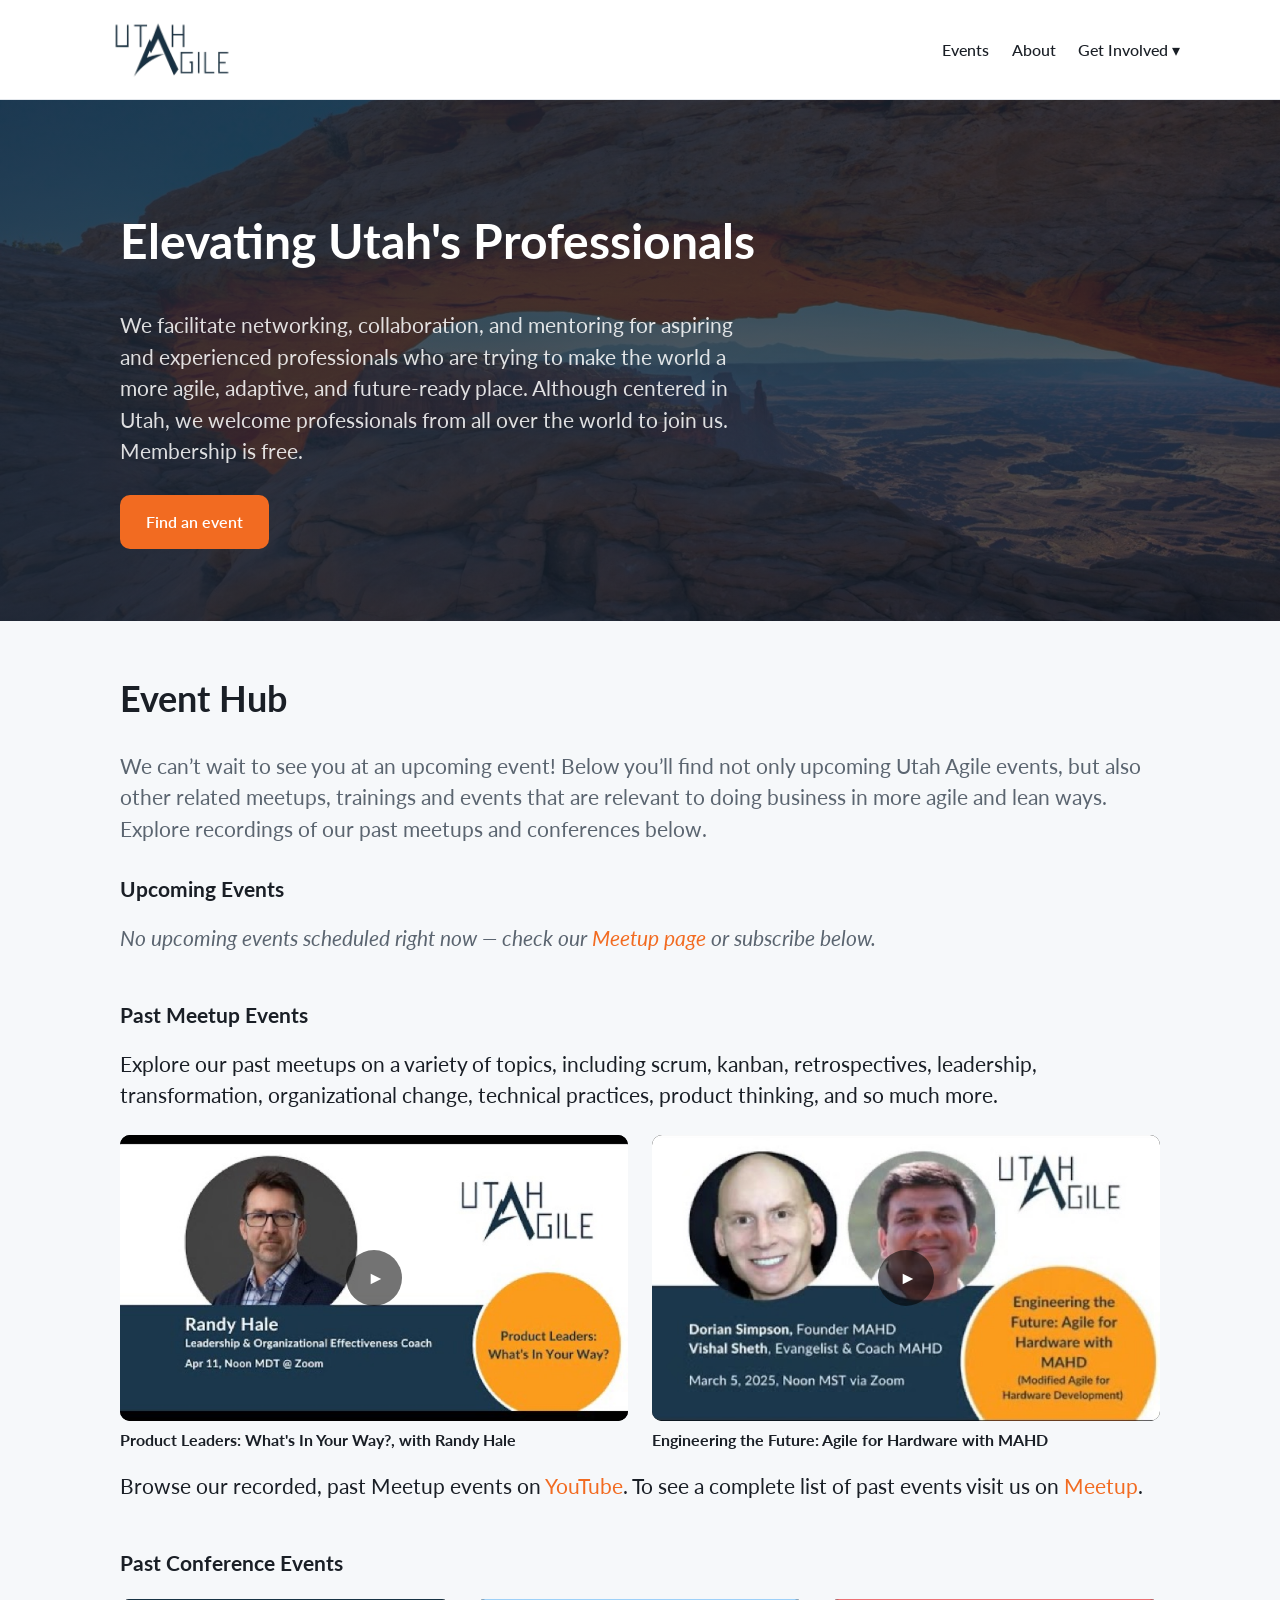
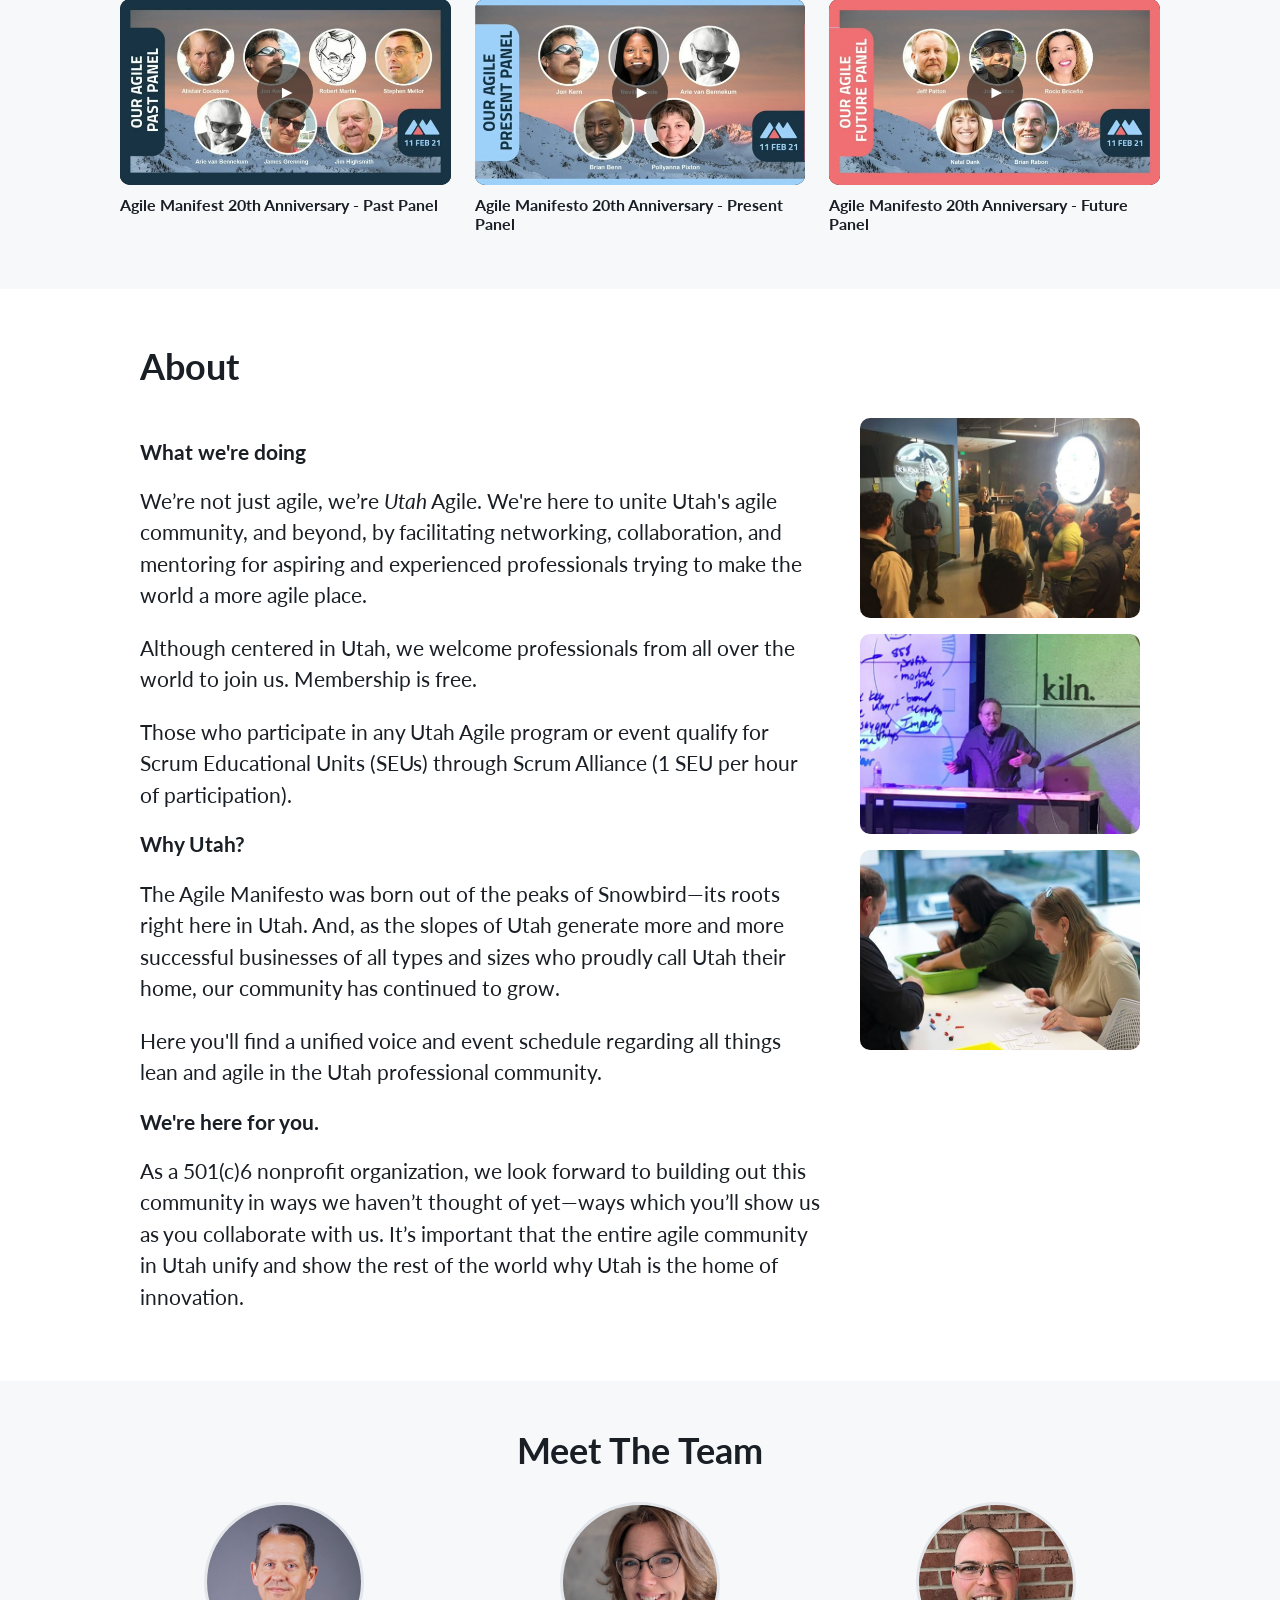
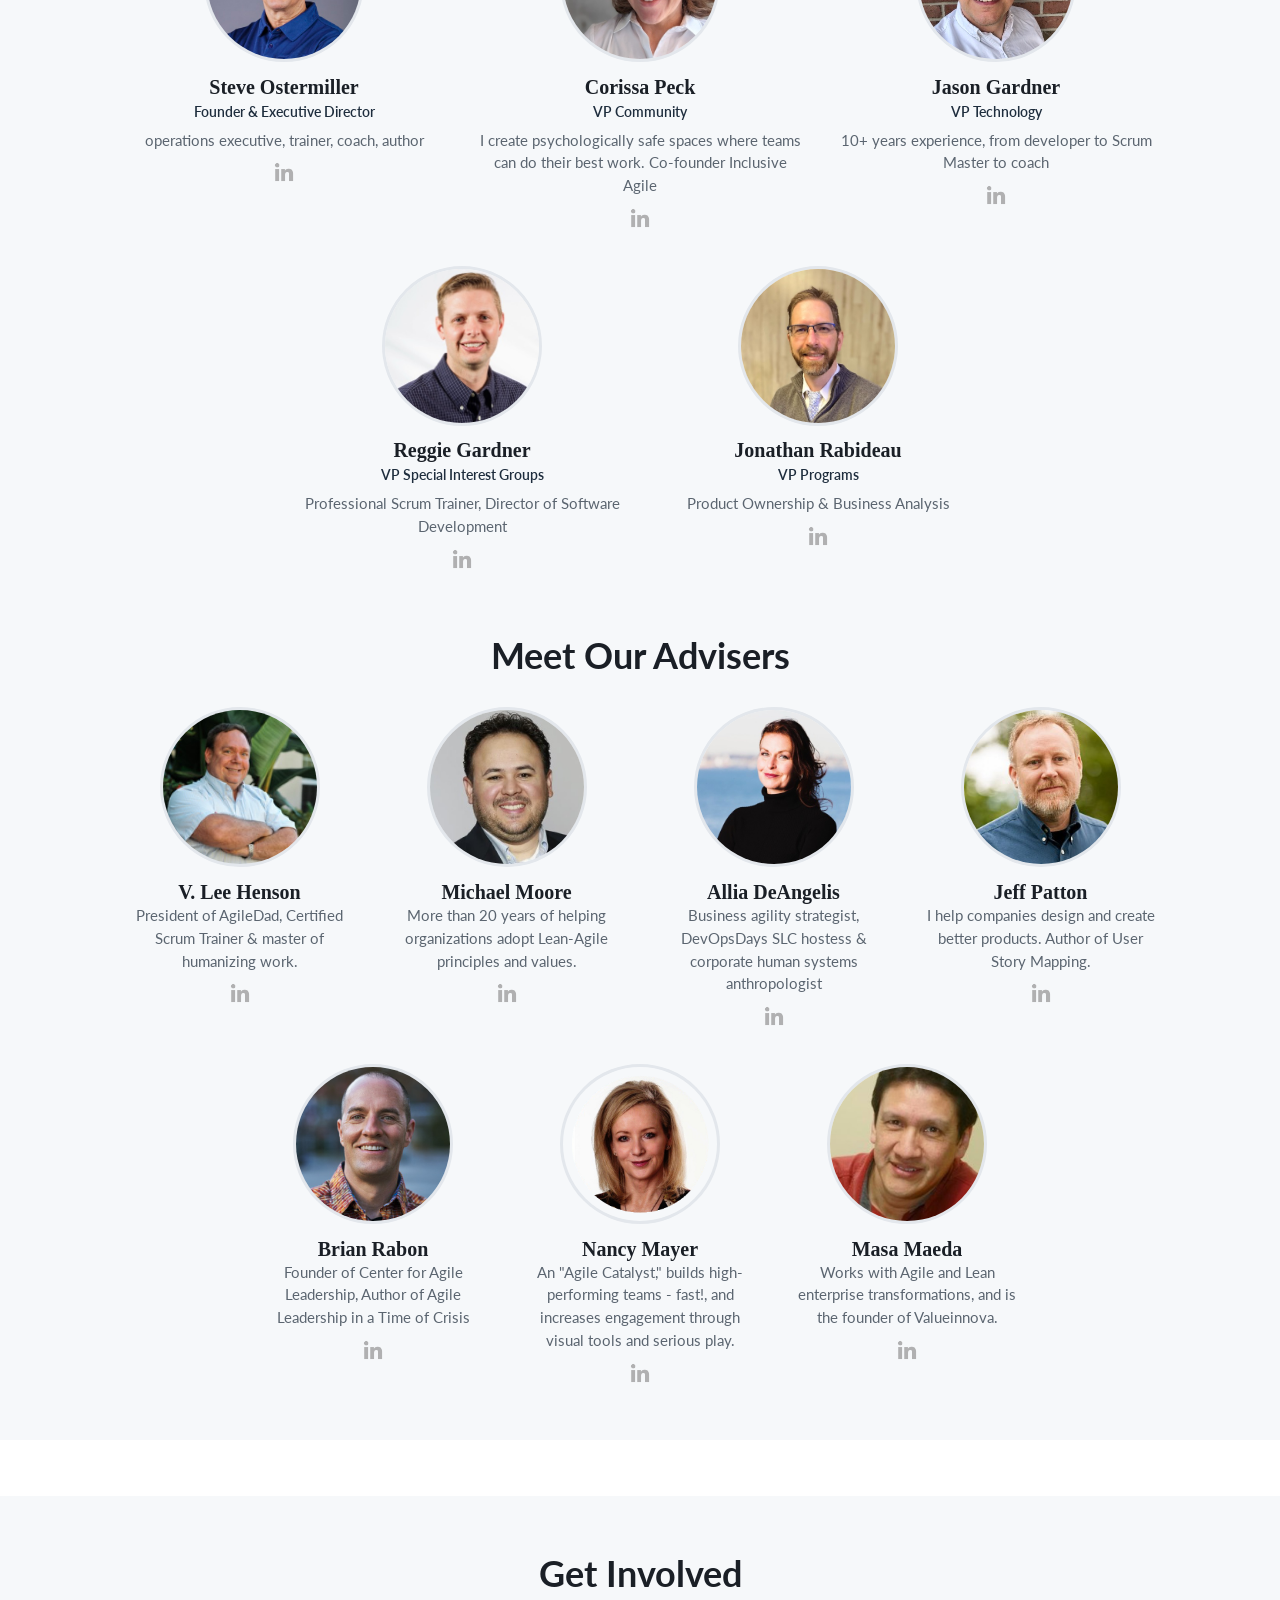
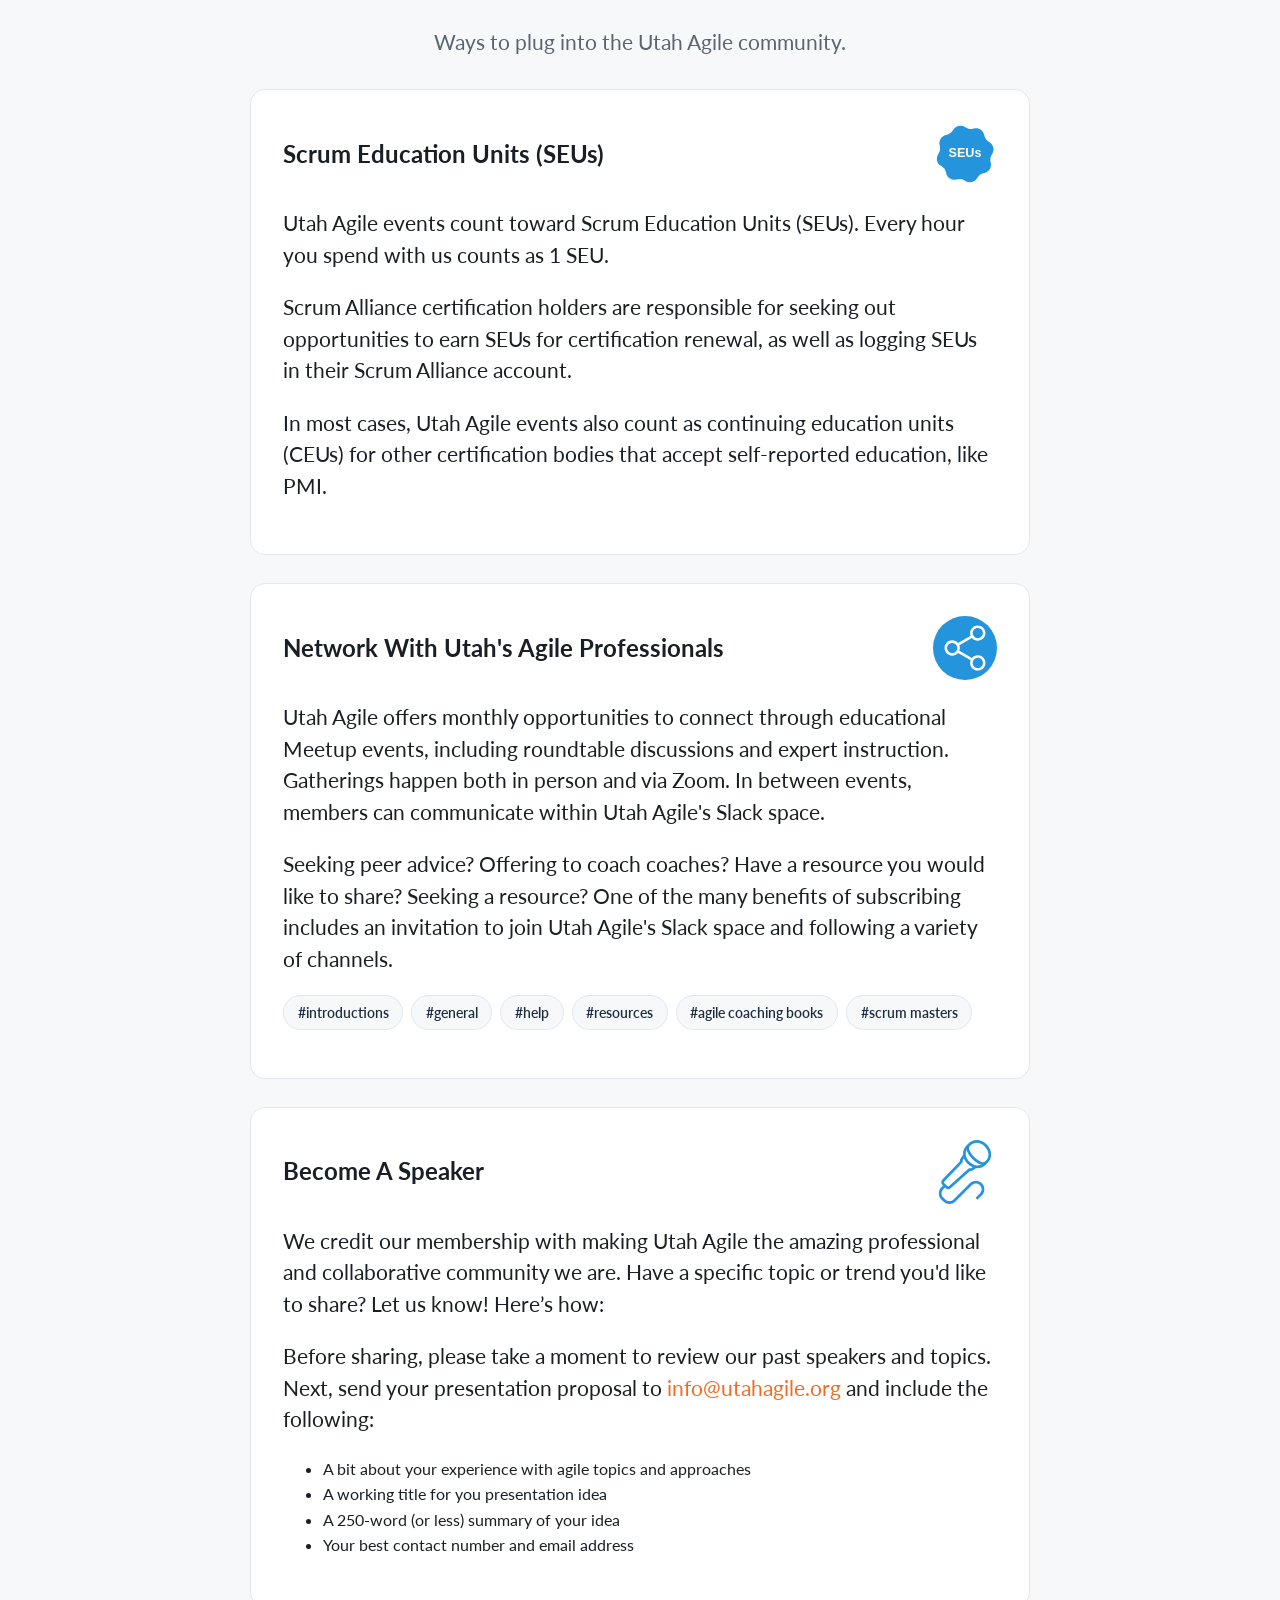
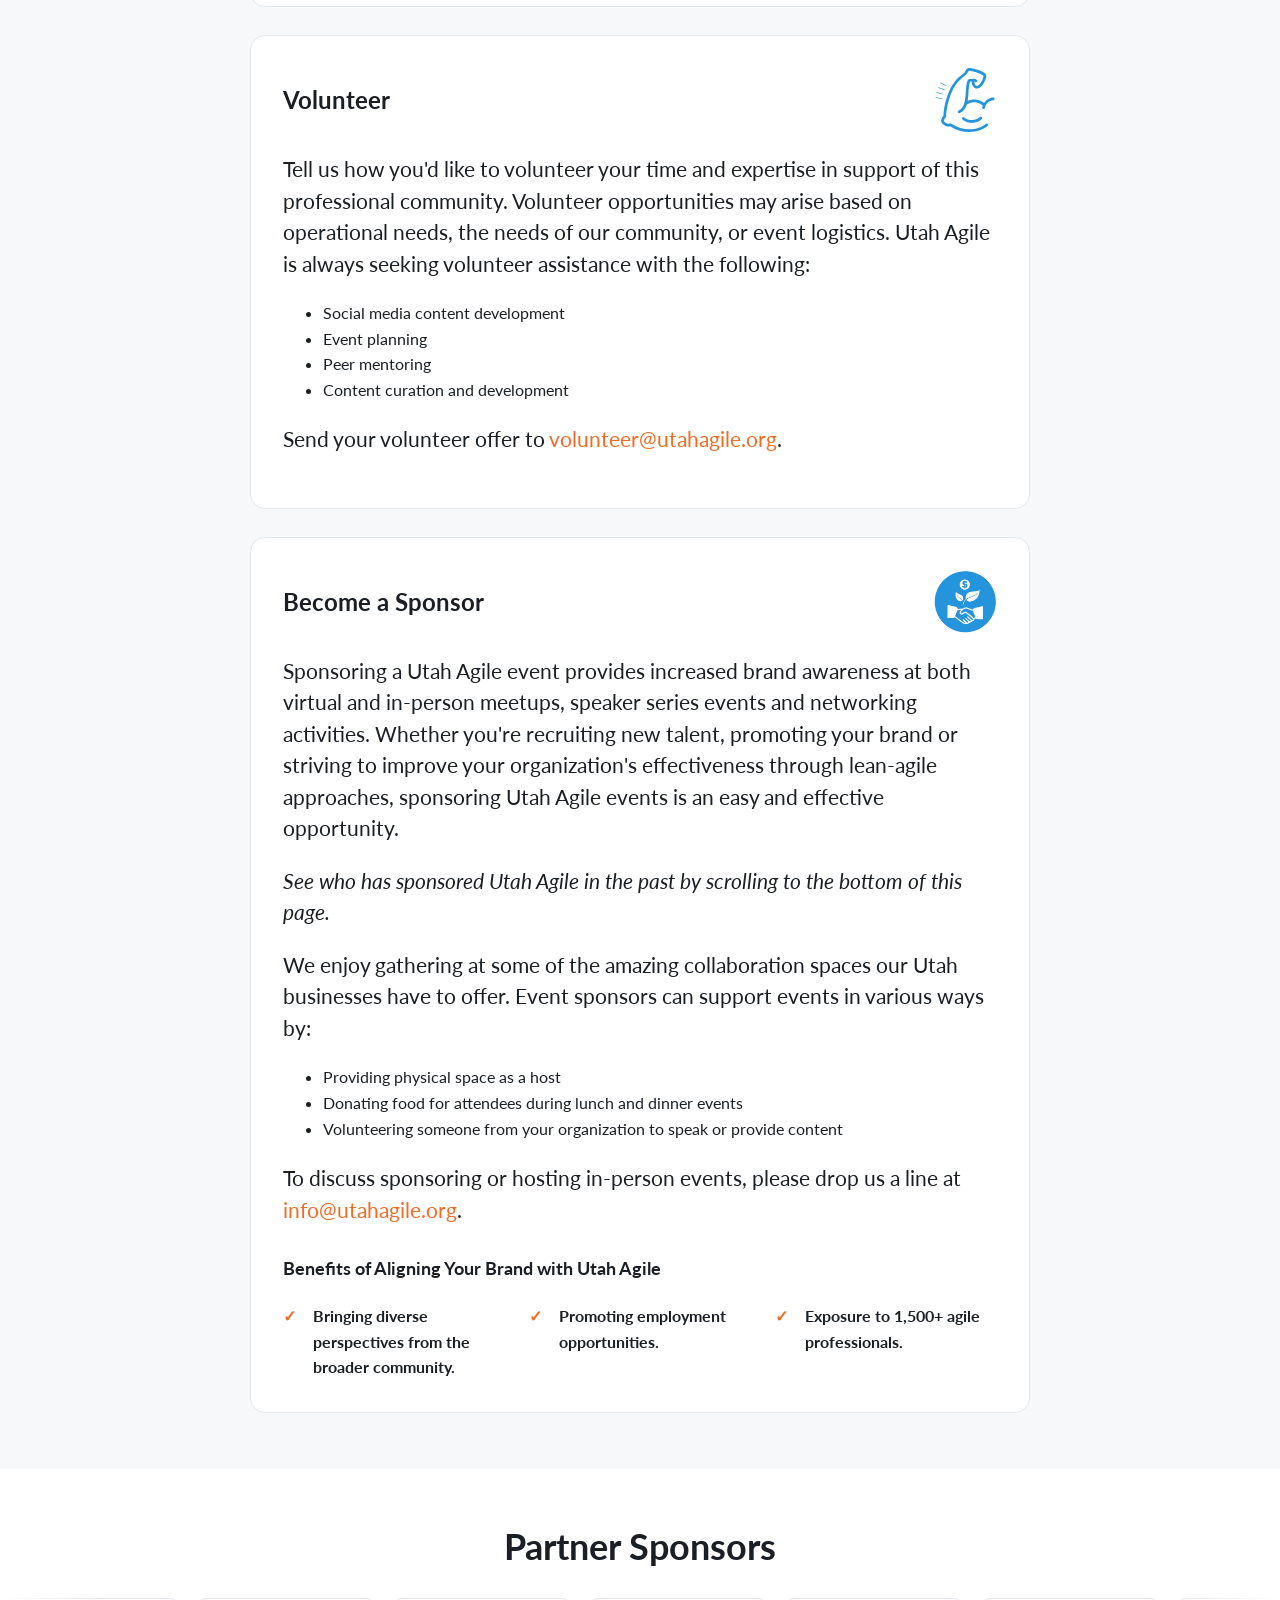
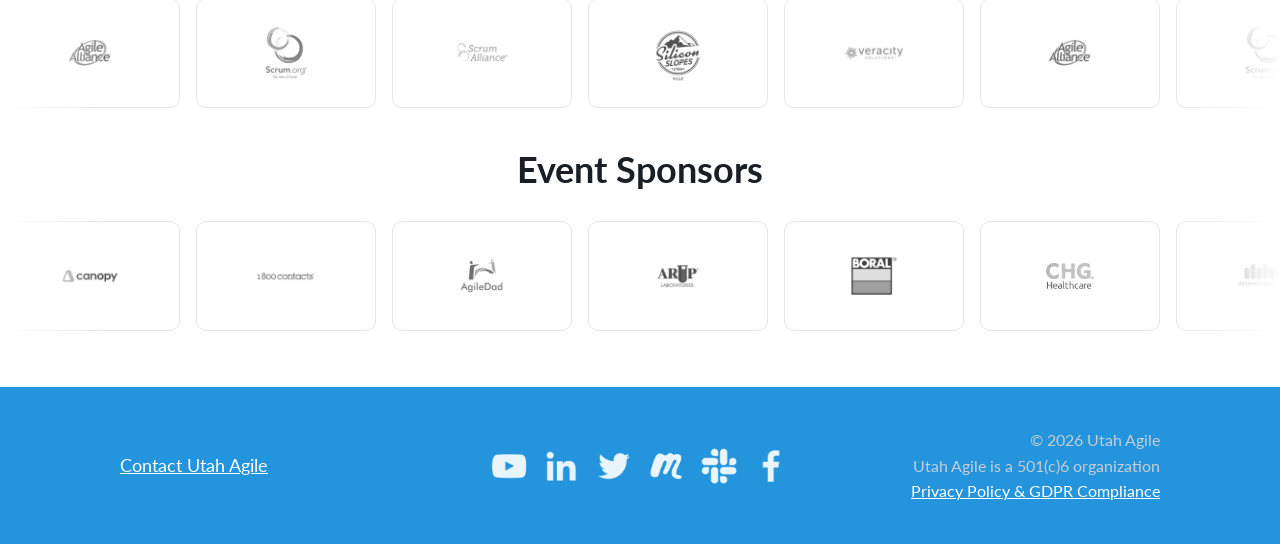
==== commit 4ea14d2e: "Final pre-deploy punch list - Italicize "Utah" in "we're Utah Agile" under What we're doing - Steve'" ====
--- a/index.html
+++ b/index.html
@@ -137,7 +137,7 @@
     <div class="about-grid">
       <div class="about-text">
         <h3>What we're doing</h3>
-        <p>We’re not just agile, we’re Utah Agile. We're here to unite Utah's agile community, and
+        <p>We’re not just agile, we’re <em>Utah</em> Agile. We're here to unite Utah's agile community, and
           beyond, by facilitating networking, collaboration, and mentoring for aspiring and experienced
           professionals trying to make the world a more agile place.</p>
         <p>Although centered in Utah, we welcome professionals from all over the world to join us.
@@ -175,7 +175,7 @@
           <img src="assets/img/team/steve.jpeg" alt="Steve Ostermiller">
           <h3>Steve Ostermiller</h3>
           <p class="role">Founder &amp; Executive Director</p>
-          <p class="tagline">Executive director Utah Agile, author, trainer, coach</p>
+          <p class="tagline">operations executive, trainer, coach, author</p>
           <a class="li" href="https://www.linkedin.com/in/steveo" aria-label="Steve Ostermiller on LinkedIn"><img src="assets/img/linkedin-icon.png" alt="LinkedIn"></a>
         </div>
         <div class="member">
@@ -191,7 +191,7 @@
           <h3>Jason Gardner</h3>
           <p class="role">VP Technology</p>
           <p class="tagline">10+ years experience, from developer to Scrum Master to coach</p>
-          <a class="li" href="https://www.linkedin.com/in/jason-gardner-a4a3545/" aria-label="Jason Gardner on LinkedIn"><img src="assets/img/linkedin-icon.png" alt="LinkedIn"></a>
+          <a class="li" href="https://www.linkedin.com/in/jason-gardner-coaching/" aria-label="Jason Gardner on LinkedIn"><img src="assets/img/linkedin-icon.png" alt="LinkedIn"></a>
         </div>
         <div class="member">
           <img src="assets/img/team/reggie.jpeg" alt="Reggie Gardner">
@@ -205,7 +205,7 @@
           <h3>Jonathan Rabideau</h3>
           <p class="role">VP Programs</p>
           <p class="tagline">Product Ownership &amp; Business Analysis</p>
-          <a class="li" href="https://www.linkedin.com/in/jrabideau-delivering-awesome-products/" aria-label="Jonathan Rabideau on LinkedIn"><img src="assets/img/linkedin-icon.png" alt="LinkedIn"></a>
+          <a class="li" href="https://www.linkedin.com/in/strategic-value-delivery/" aria-label="Jonathan Rabideau on LinkedIn"><img src="assets/img/linkedin-icon.png" alt="LinkedIn"></a>
         </div>
       </div>
 
@@ -275,9 +275,6 @@
           counts as 1 SEU.</p>
         <p>Scrum Alliance certification holders are responsible for seeking out opportunities to earn
           SEUs for certification renewal, as well as logging SEUs in their Scrum Alliance account.</p>
-        <p>The Scrum Alliance provides a great
-          <a href="https://www.scrumalliance.org/">resource page</a> for managing your SEUs and
-          continuing certification.</p>
         <p>In most cases, Utah Agile events also count as continuing education units (CEUs) for other
           certification bodies that accept self-reported education, like PMI.</p>
       </div>
@@ -287,9 +284,10 @@
           <h3 id="network">Network With Utah's Agile Professionals</h3>
           <img src="assets/img/icons/network.svg" alt="" class="section-icon">
         </div>
-        <p>Utah Agile offers monthly opportunities to connect through educational Meetup events, as
-          well as informal "Agile Coffee" gatherings via Zoom. In between events, members can
-          communicate within Utah Agile's Slack space.</p>
+        <p>Utah Agile offers monthly opportunities to connect through educational Meetup events,
+          including roundtable discussions and expert instruction. Gatherings happen both in
+          person and via Zoom. In between events, members can communicate within Utah Agile's
+          Slack space.</p>
         <p>Seeking peer advice? Offering to coach coaches? Have a resource you would like to share?
           Seeking a resource? One of the many benefits of subscribing includes an invitation to join
           Utah Agile's Slack space and following a variety of channels.</p>
@@ -346,9 +344,9 @@
           new talent, promoting your brand or striving to improve your organization's effectiveness
           through lean-agile approaches, sponsoring Utah Agile events is an easy and effective
           opportunity.</p>
-        <p><em>See which companies have sponsored us in the past…</em></p>
-        <p>We are meeting again in-person and can't wait to gather at some of the amazing collaboration
-          spaces our Utah businesses have to offer. Event sponsors can support events in various ways by:</p>
+        <p><em>See who has sponsored Utah Agile in the past by scrolling to the bottom of this page.</em></p>
+        <p>We enjoy gathering at some of the amazing collaboration spaces our Utah businesses have
+          to offer. Event sponsors can support events in various ways by:</p>
         <ul>
           <li>Providing physical space as a host</li>
           <li>Donating food for attendees during lunch and dinner events</li>
@@ -359,9 +357,9 @@
 
         <h3 style="margin-top:2rem;font-size:1.15rem">Benefits of Aligning Your Brand with Utah Agile</h3>
         <ul class="benefits-grid">
-          <li>Bringing Diverse Perspectives From the Broader Community</li>
-          <li>Promoting Employment Opportunities</li>
-          <li>Exposure to 1,500+ Agile Professionals</li>
+          <li>Bringing diverse perspectives from the broader community.</li>
+          <li>Promoting employment opportunities.</li>
+          <li>Exposure to 1,500+ agile professionals.</li>
         </ul>
       </div>
     </div>
--- a/assets/css/onepage.css
+++ b/assets/css/onepage.css
@@ -133,6 +133,14 @@
 .section-icon-heading h2 { margin: 0; }
 .section-icon { width: 64px; height: 64px; flex-shrink: 0; }
 
+/* The nav-scroll target (id) lives on the <h3>/<h2>, but the 64px icon next
+   to it is taller than the heading text and vertically centered in the same
+   flex row -- so it pokes up above the heading's own top edge. The site-wide
+   [id] { scroll-margin-top: 90px; } in style.css clears the header for the
+   text but not for the icon overhang, leaving the icon visibly clipped.
+   Give these specific headings extra clearance to cover it. */
+.section-icon-heading h2, .section-icon-heading h3 { scroll-margin-top: 115px; }
+
 /* 9 "Explore" quick links, like the original site's grid */
 .explore-grid {
   display: grid; grid-template-columns: repeat(3, 1fr); gap: 1rem; margin-top: 1.5rem;
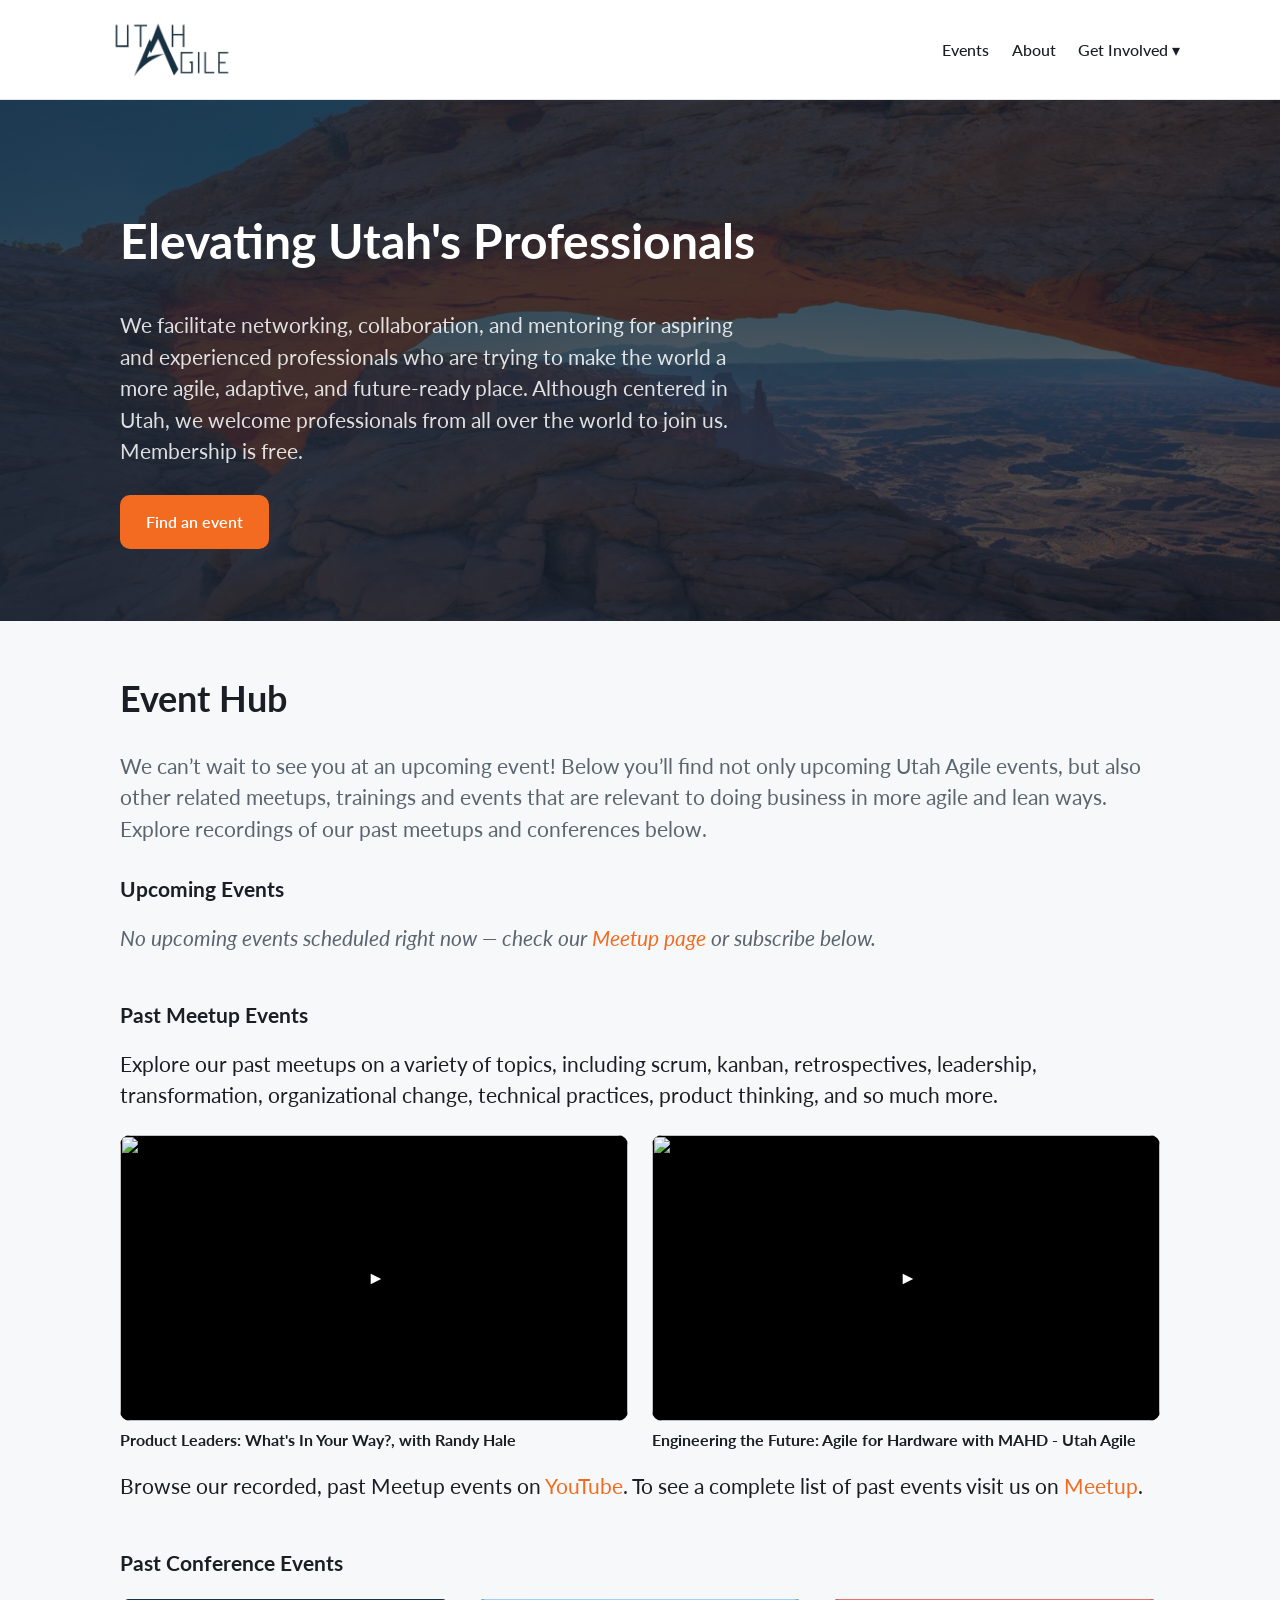
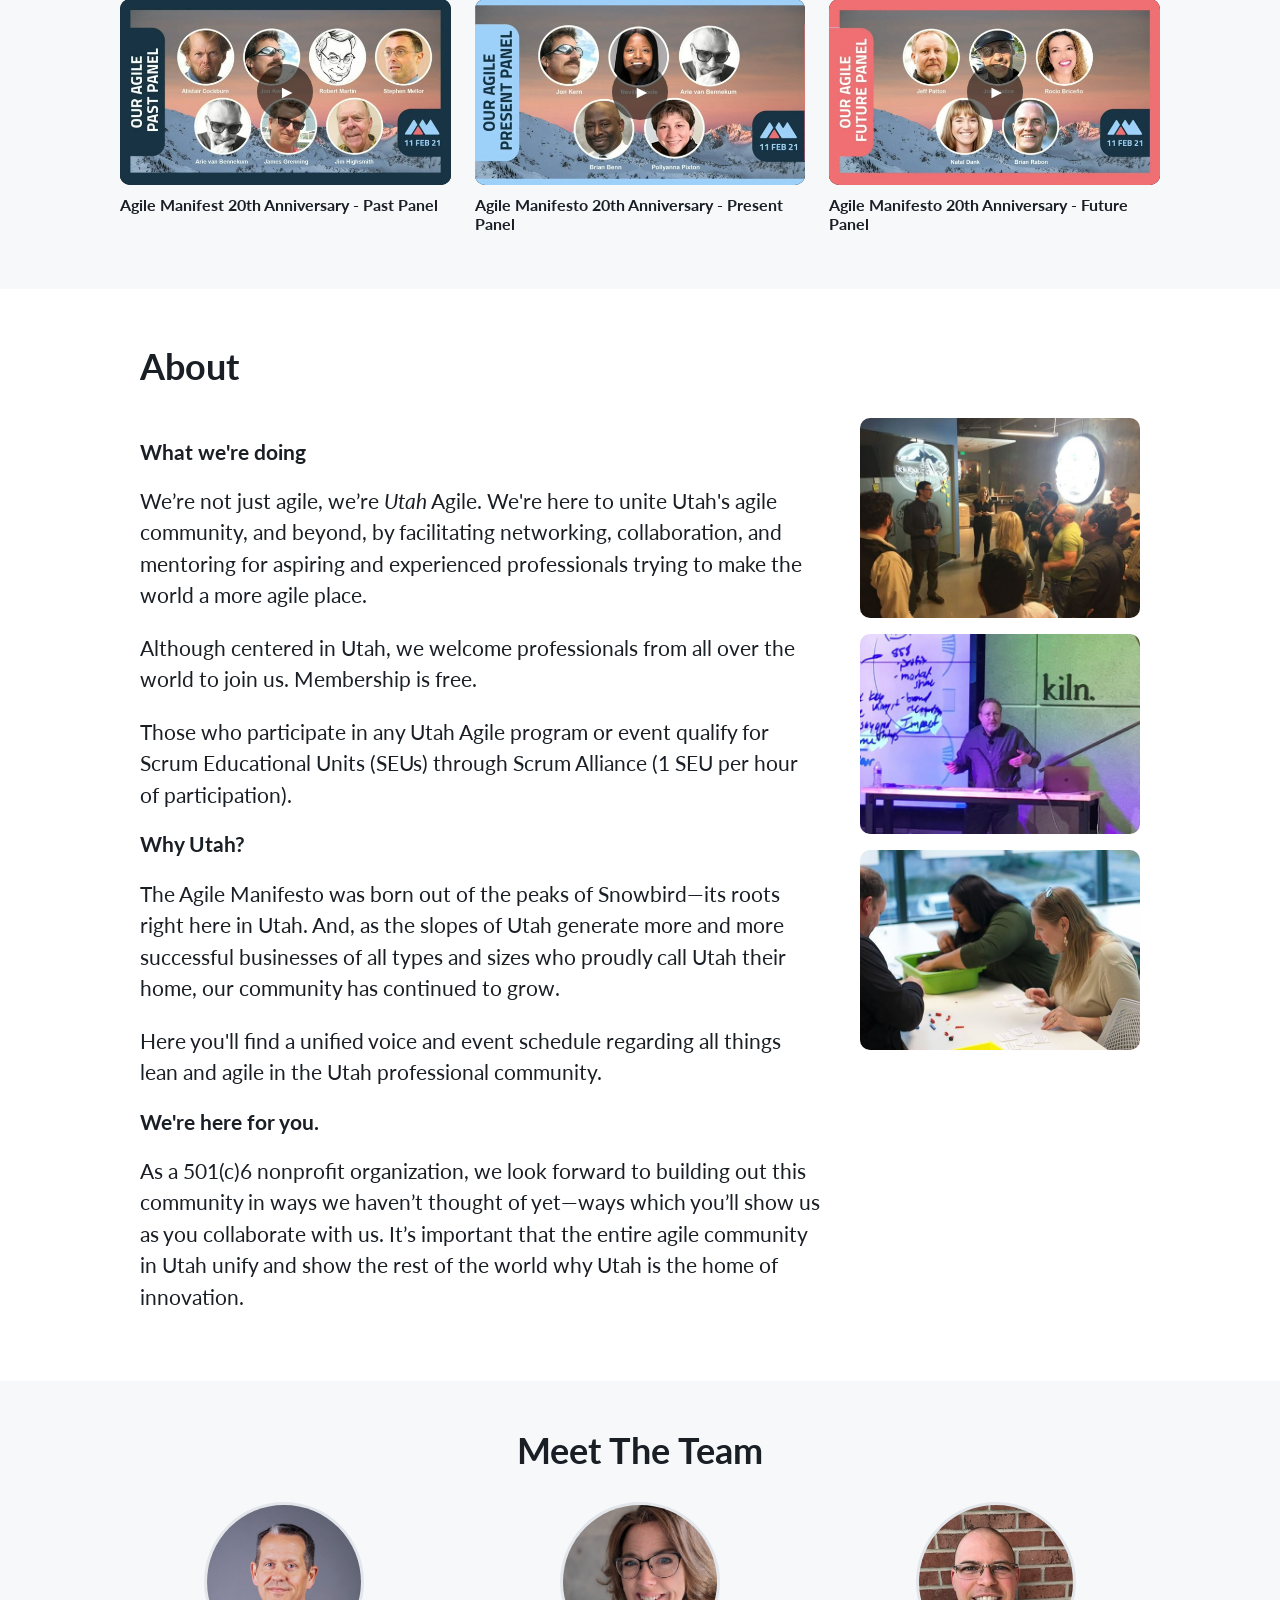
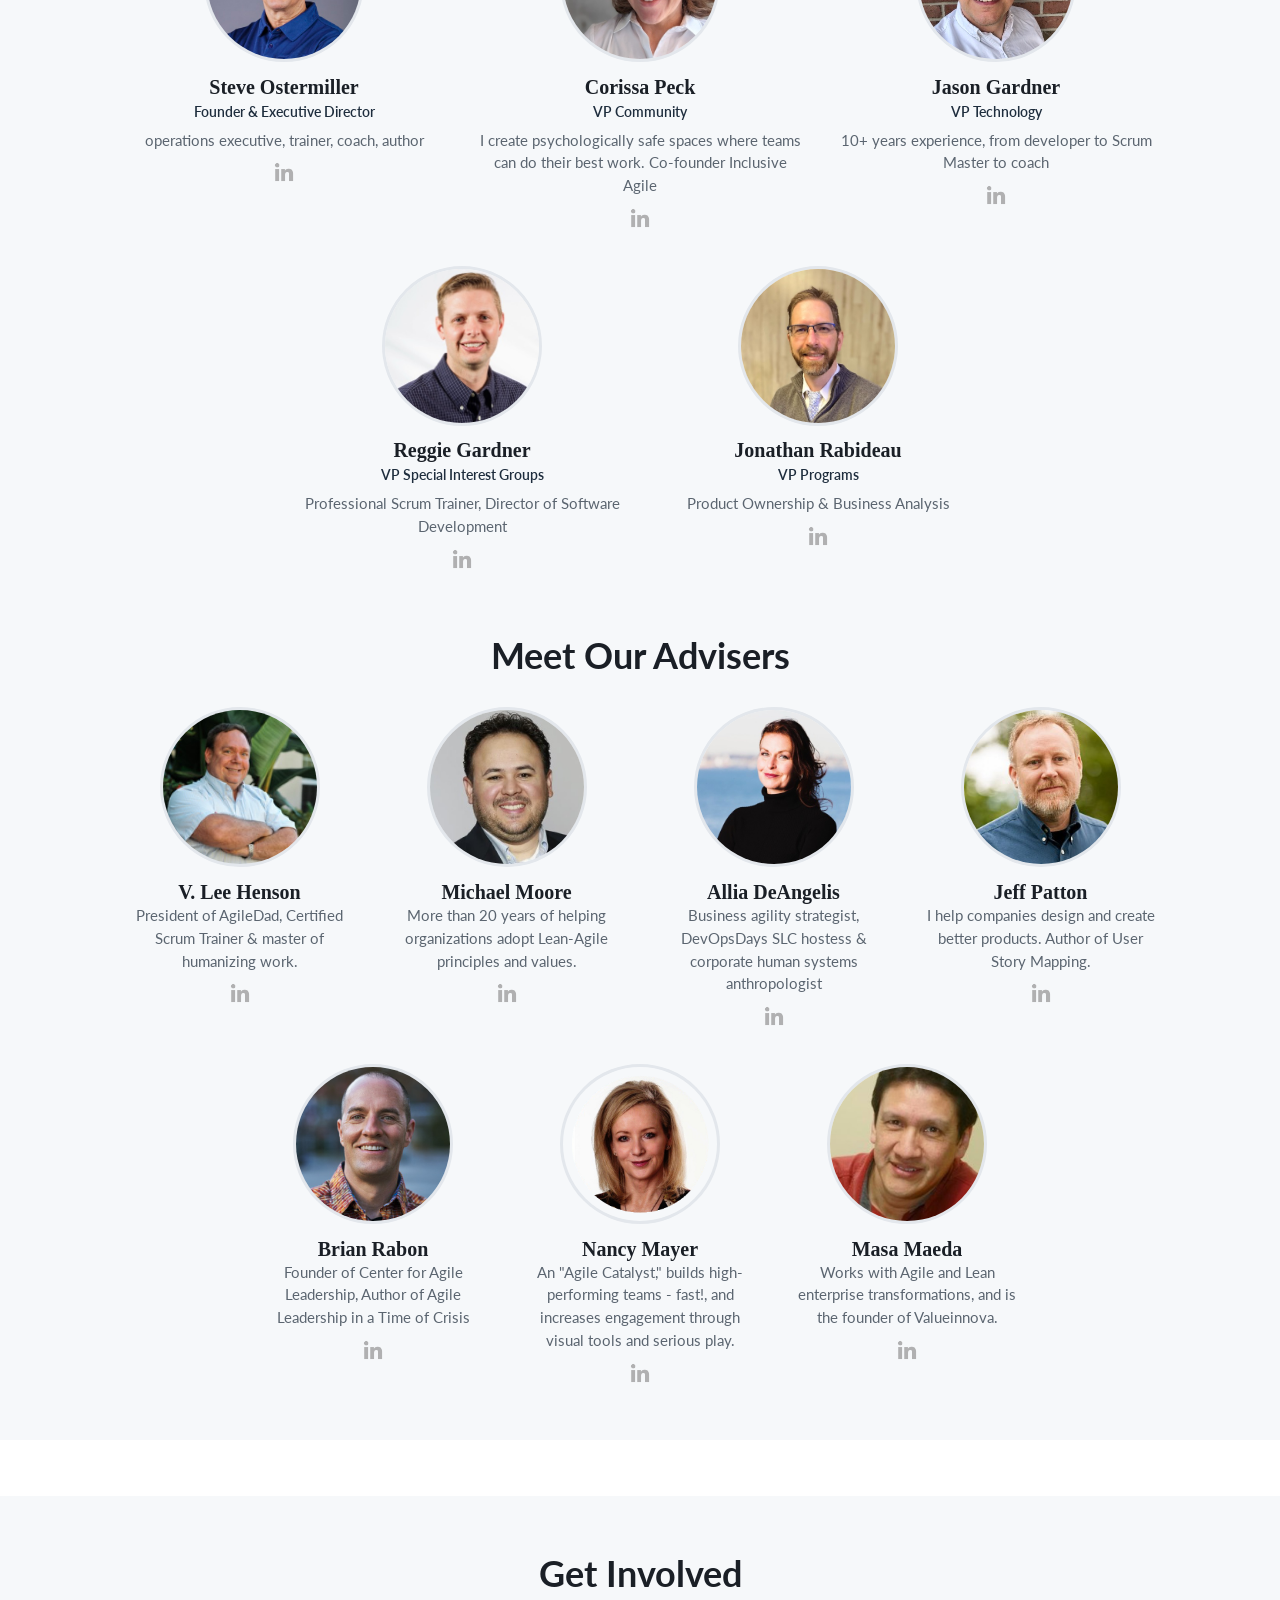
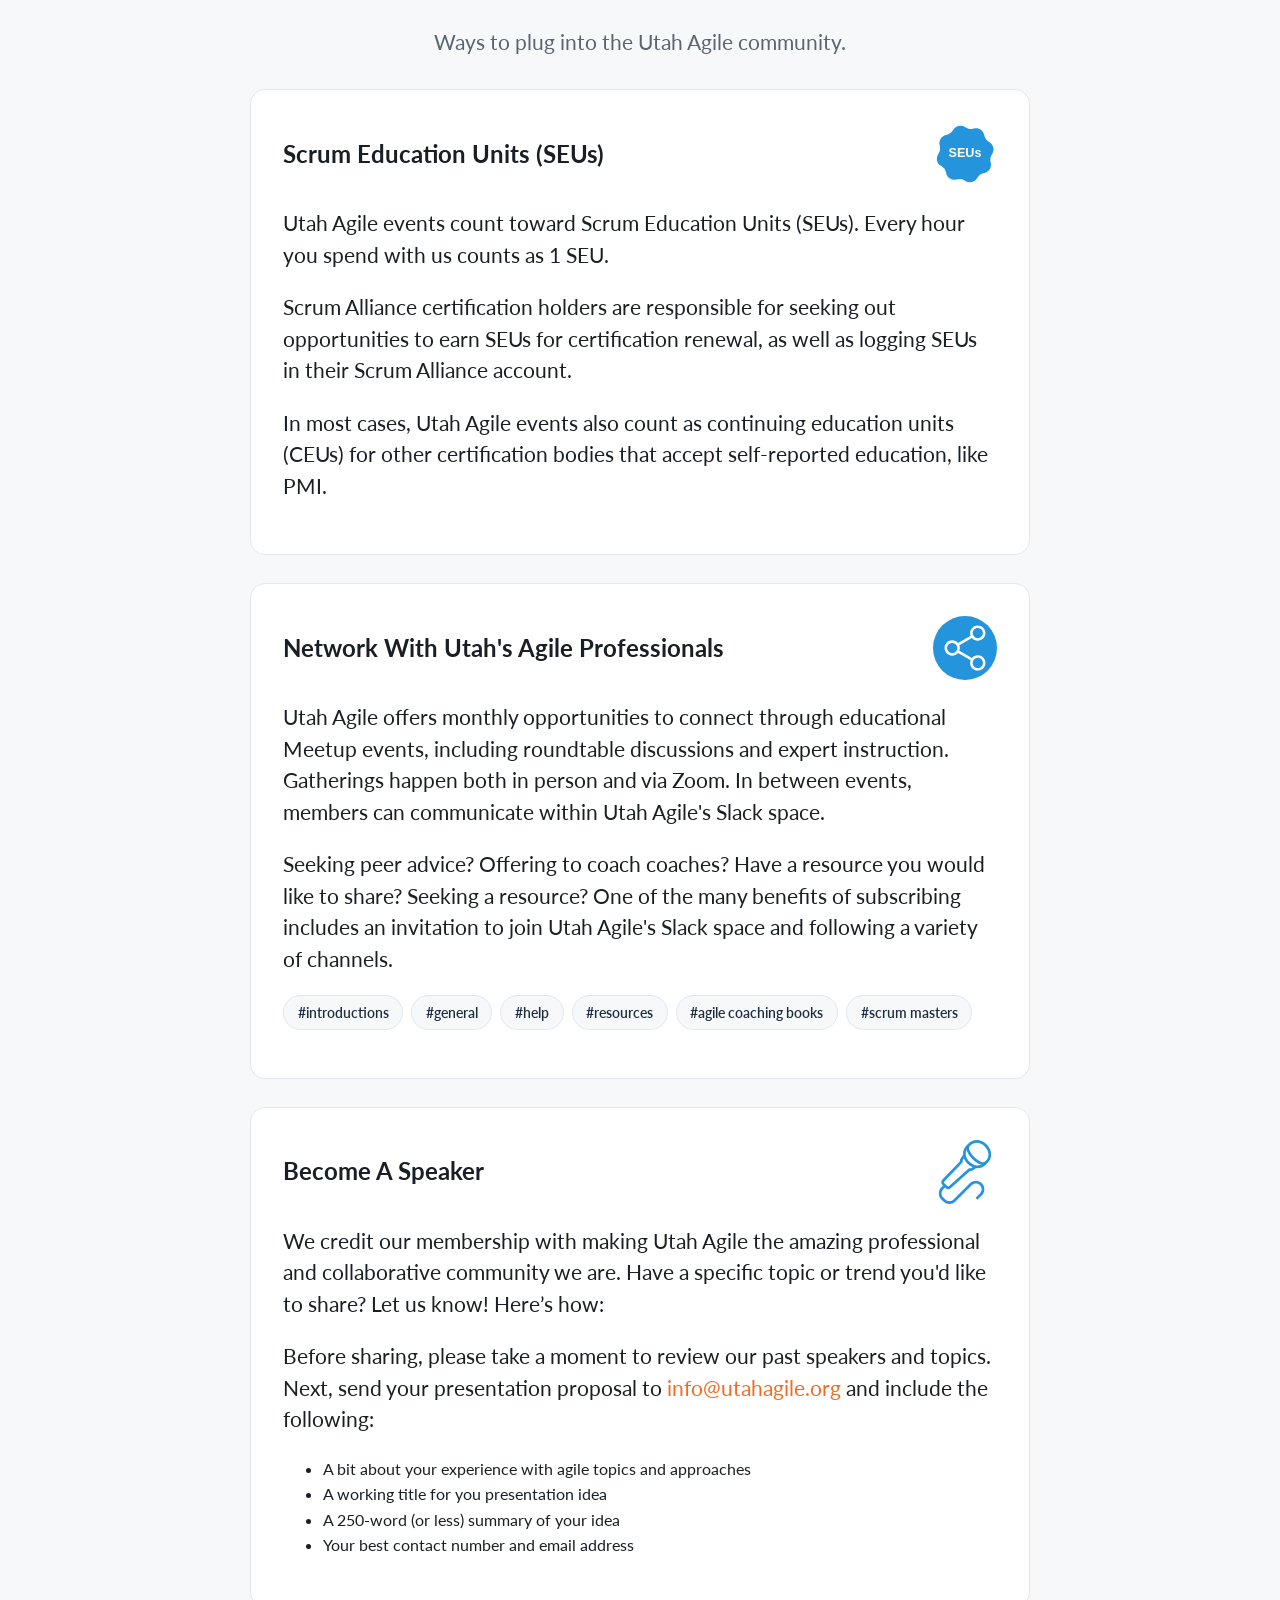
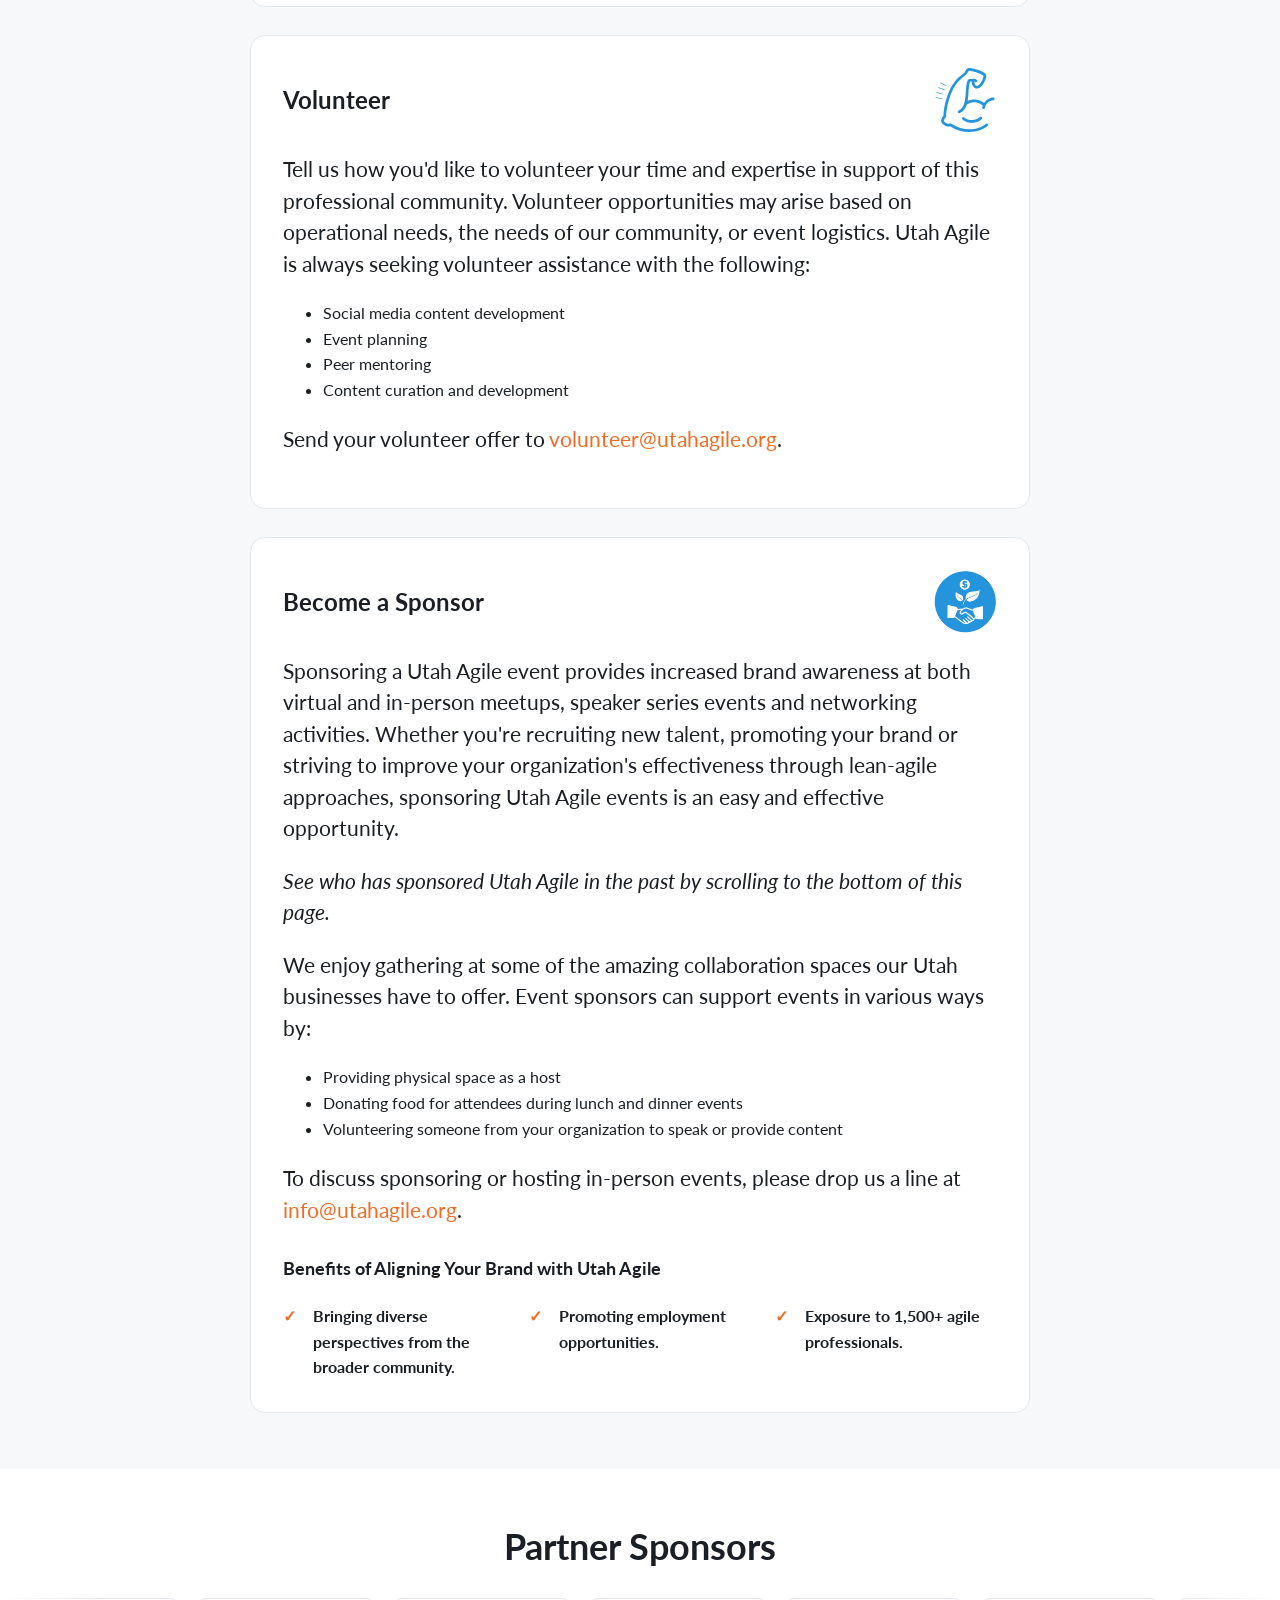
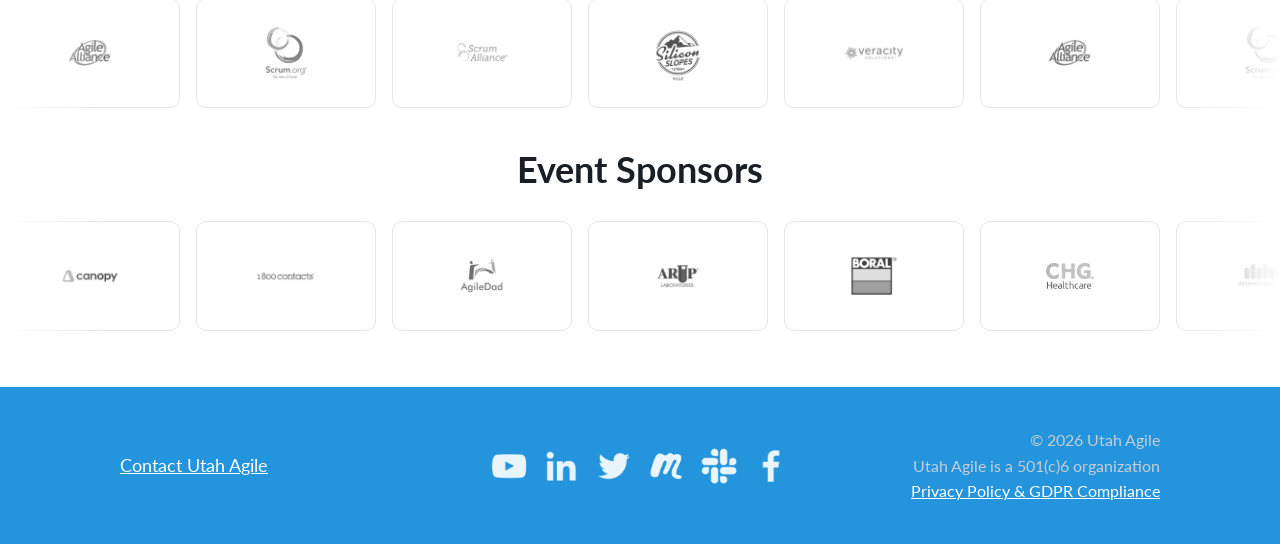
==== commit 0e573263: "Auto-pull past-meetup videos from YouTube Replaces the two hardcoded video-thumb buttons with a data" ====
--- a/index.html
+++ b/index.html
@@ -93,18 +93,7 @@
     <p>Explore our past meetups on a variety of topics, including scrum, kanban, retrospectives,
       leadership, transformation, organizational change, technical practices, product thinking,
       and so much more.</p>
-    <div class="video-grid video-grid--thumbs">
-      <button type="button" class="video-thumb" data-embed="https://www.youtube.com/embed/0Ywp0cMRnYA?autoplay=1"
-        aria-label="Play: Product Leaders: What's In Your Way?, with Randy Hale">
-        <span class="video-thumb__img"><img src="assets/img/videos/randy-hale.jpg" alt=""><span class="video-thumb__play" aria-hidden="true">&#9658;</span></span>
-        <span class="video-thumb__title">Product Leaders: What's In Your Way?, with Randy Hale</span>
-      </button>
-      <button type="button" class="video-thumb" data-embed="https://www.youtube.com/embed/94sP1E_OgpI?autoplay=1"
-        aria-label="Play: Engineering the Future: Agile for Hardware with MAHD">
-        <span class="video-thumb__img"><img src="assets/img/videos/mahd.jpg" alt=""><span class="video-thumb__play" aria-hidden="true">&#9658;</span></span>
-        <span class="video-thumb__title">Engineering the Future: Agile for Hardware with MAHD</span>
-      </button>
-    </div>
+    <div class="video-grid video-grid--thumbs" data-videos="2"></div>
     <p>Browse our recorded, past Meetup events on
       <a href="https://www.youtube.com/@utahagile">YouTube</a>. To see a complete list of past
       events visit us on <a href="https://www.meetup.com/utahagile/">Meetup</a>.</p>
@@ -516,8 +505,11 @@
     lightboxIframe.src = '';
     document.body.style.overflow = '';
   }
-  document.querySelectorAll('.video-thumb').forEach(function (btn) {
-    btn.addEventListener('click', function () { openLightbox(this.dataset.embed); });
+  // Delegated (not queried once at load) since past-meetup thumbs are
+  // rendered asynchronously by renderVideos() in site.js.
+  document.addEventListener('click', function (e) {
+    var btn = e.target.closest('.video-thumb');
+    if (btn) openLightbox(btn.dataset.embed);
   });
   document.querySelectorAll('[data-video-close]').forEach(function (el) {
     el.addEventListener('click', closeLightbox);
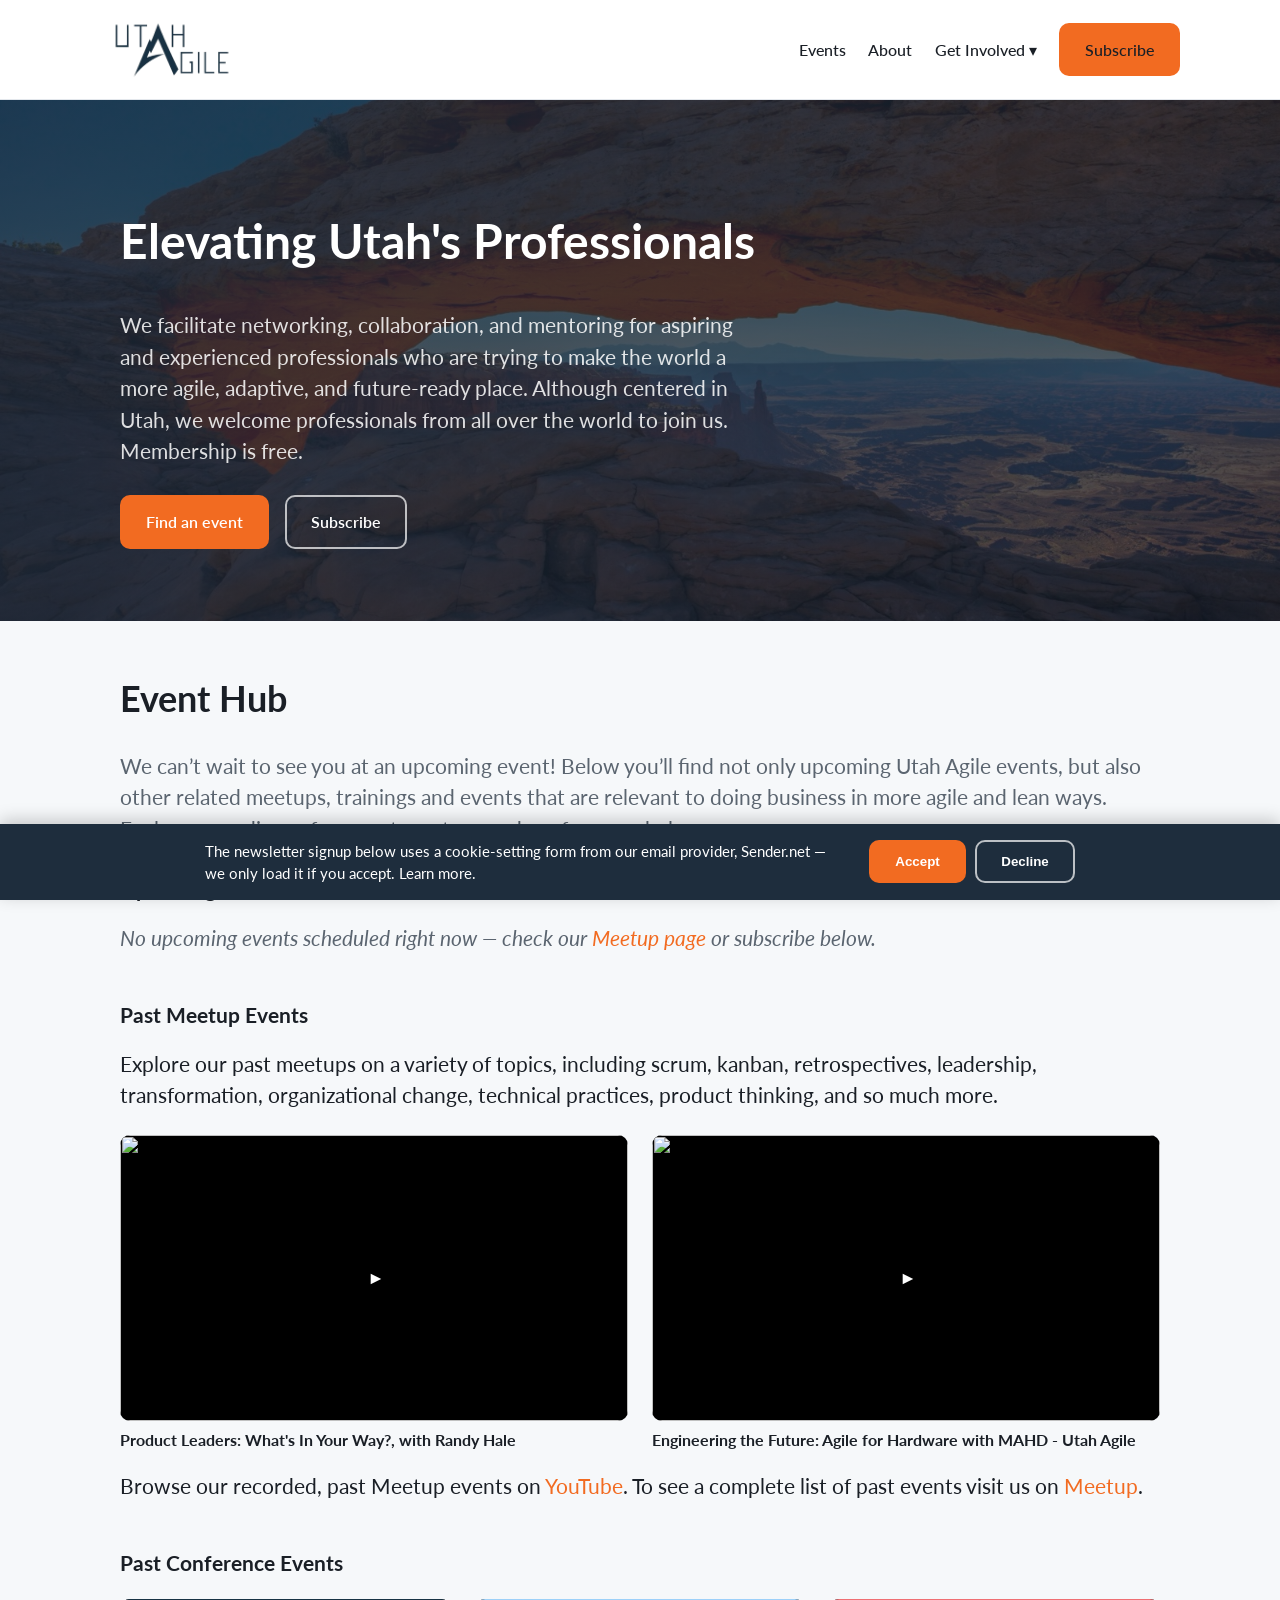
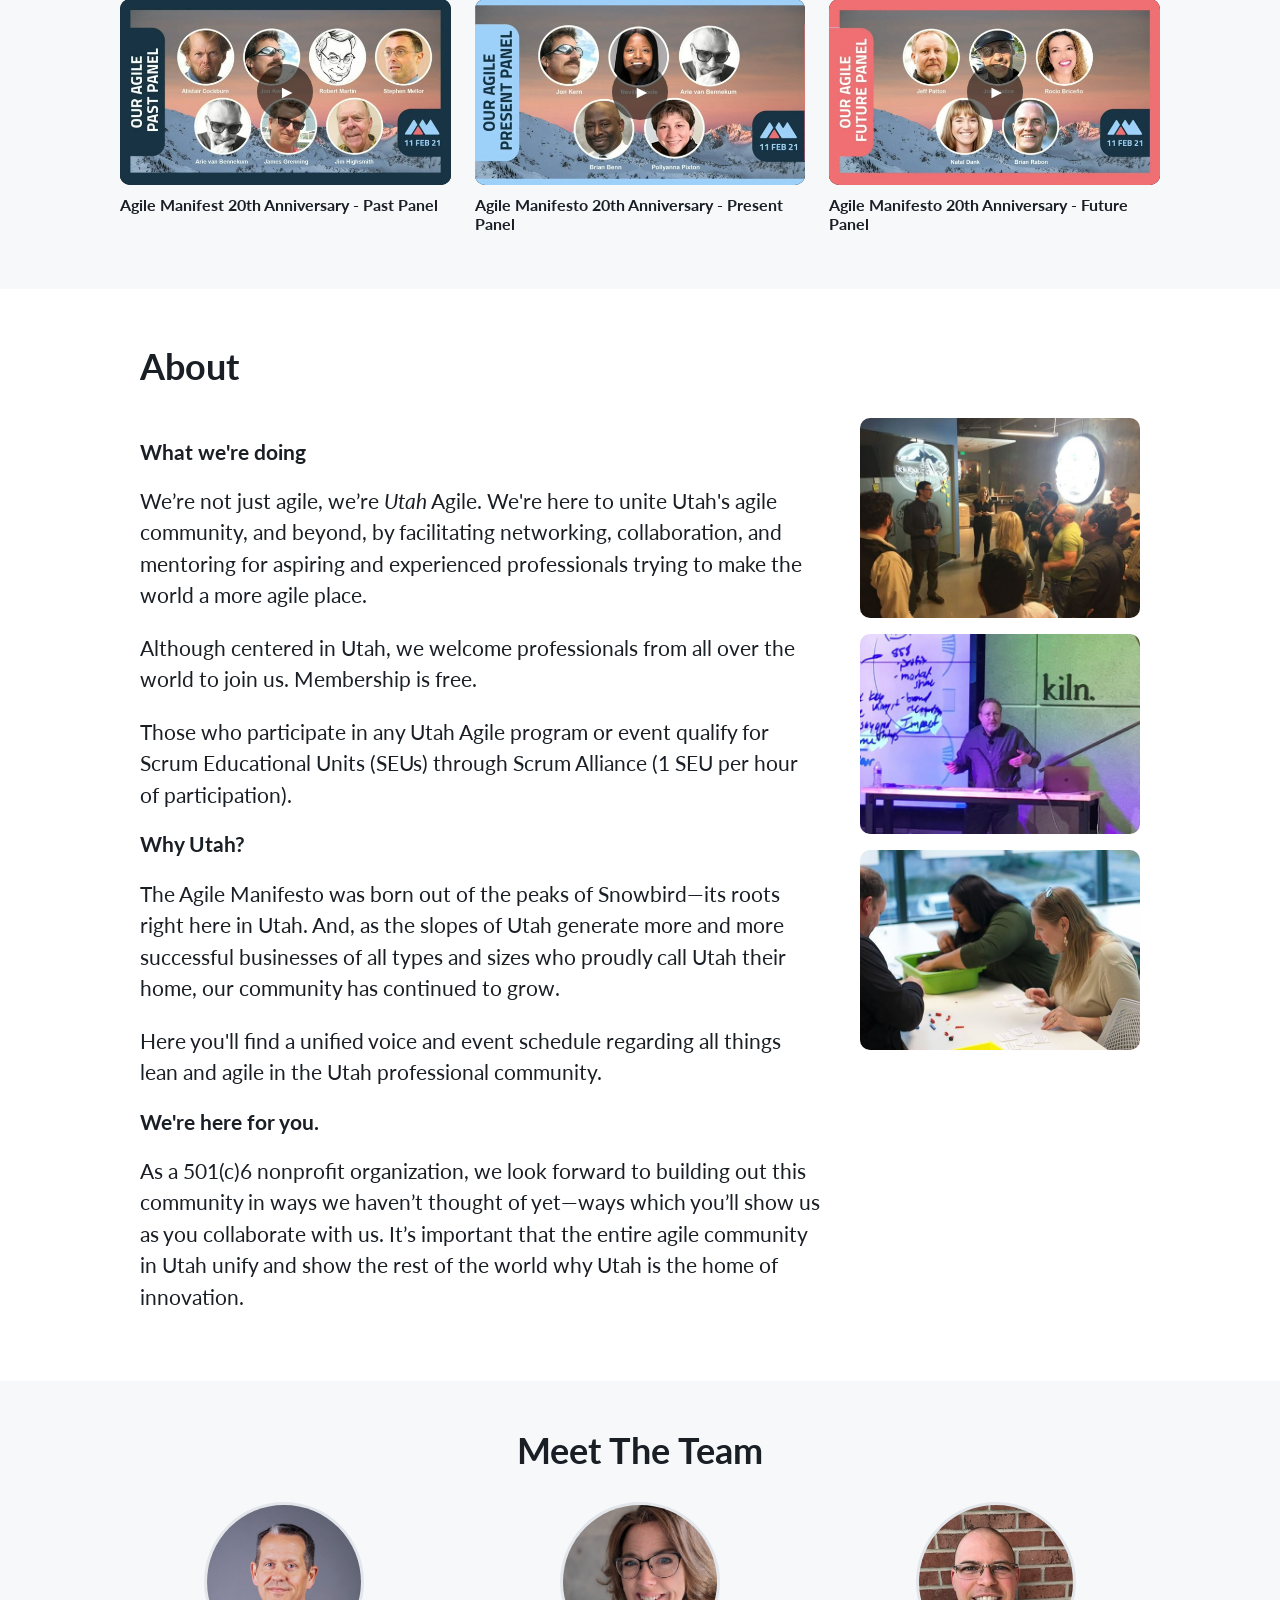
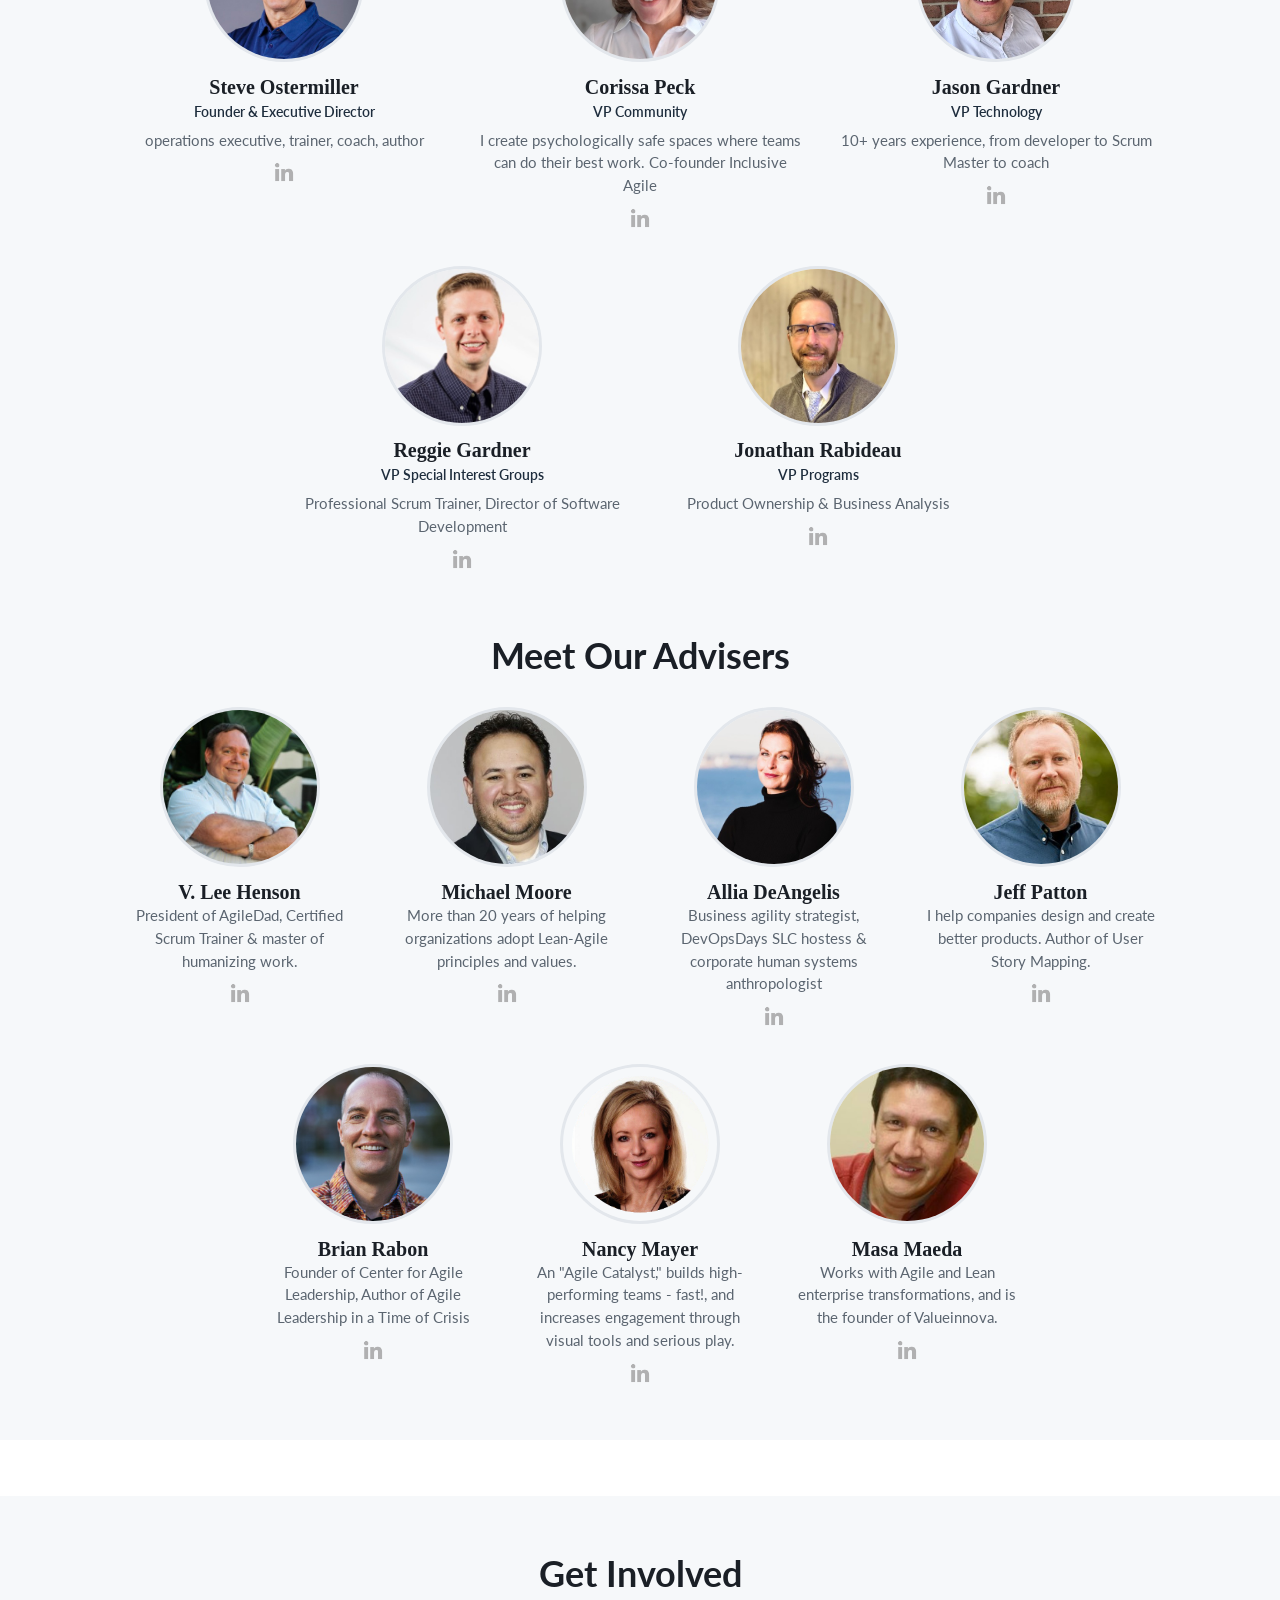
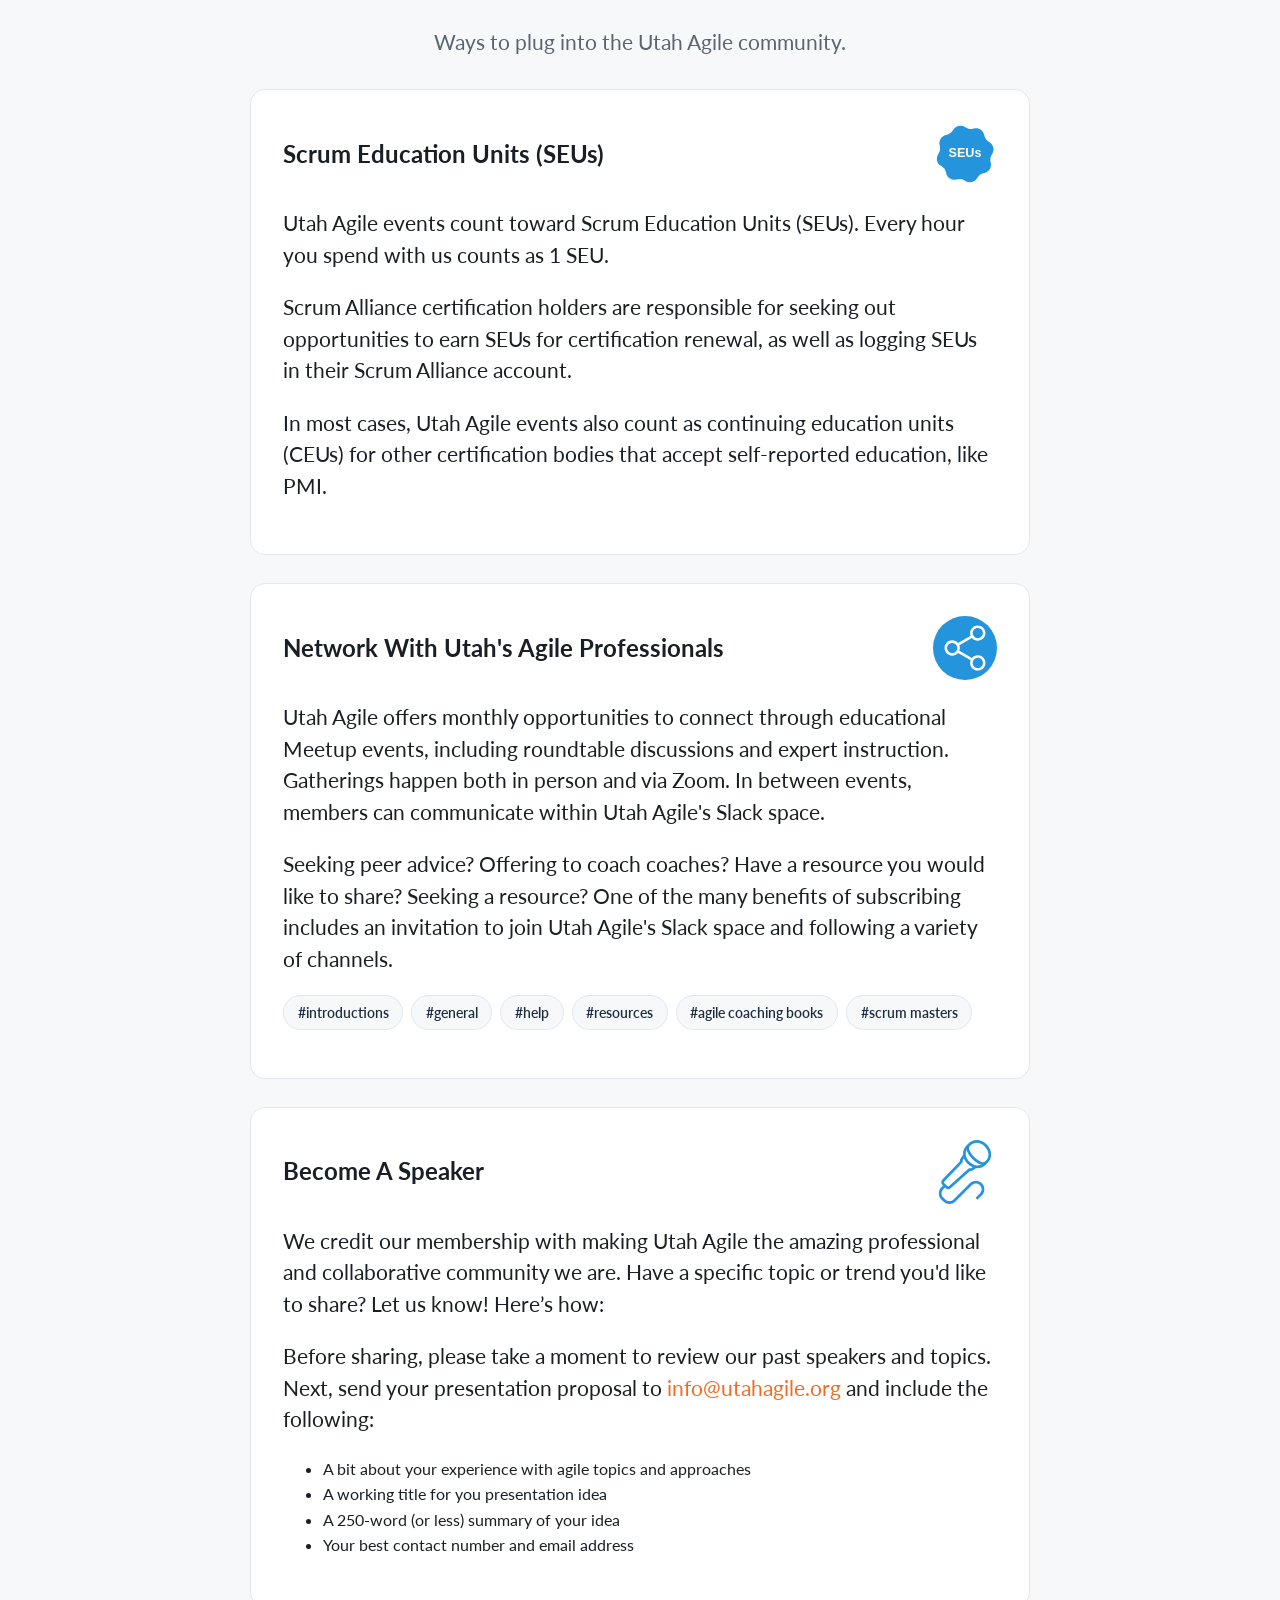
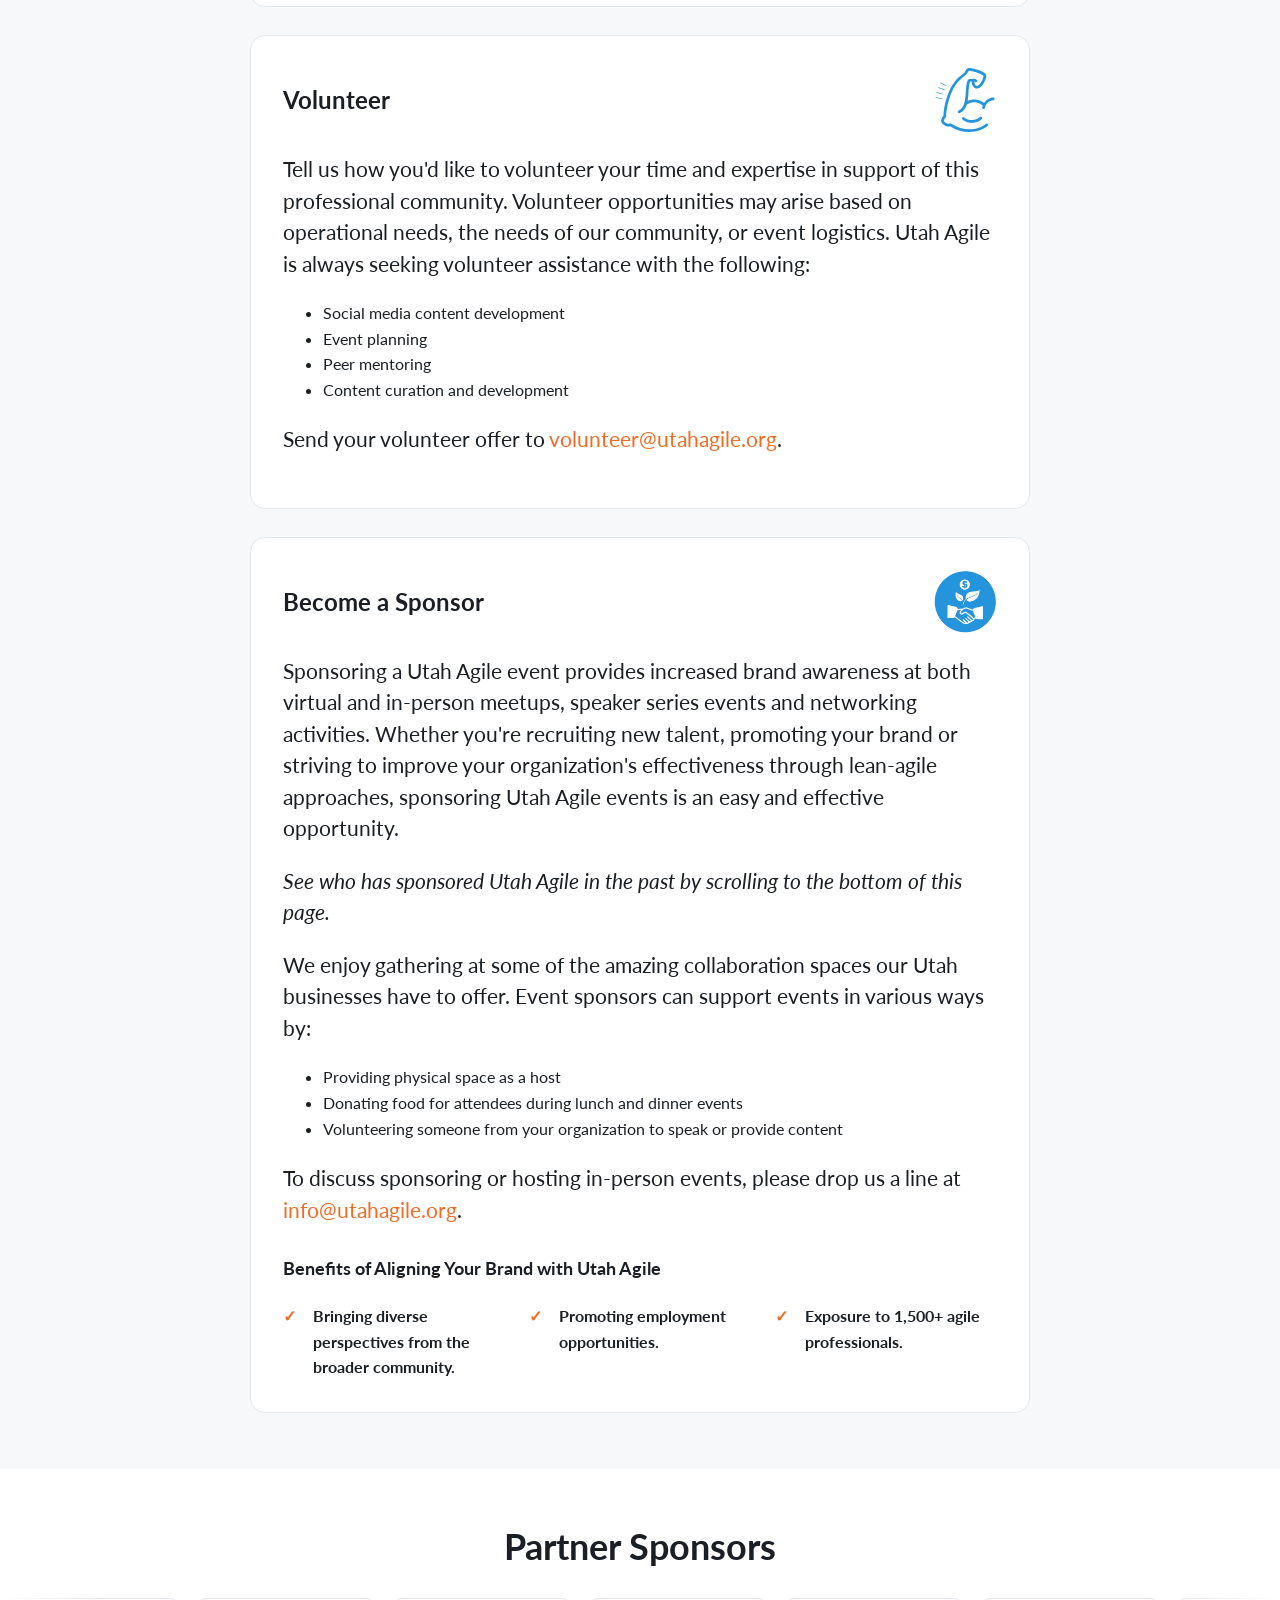
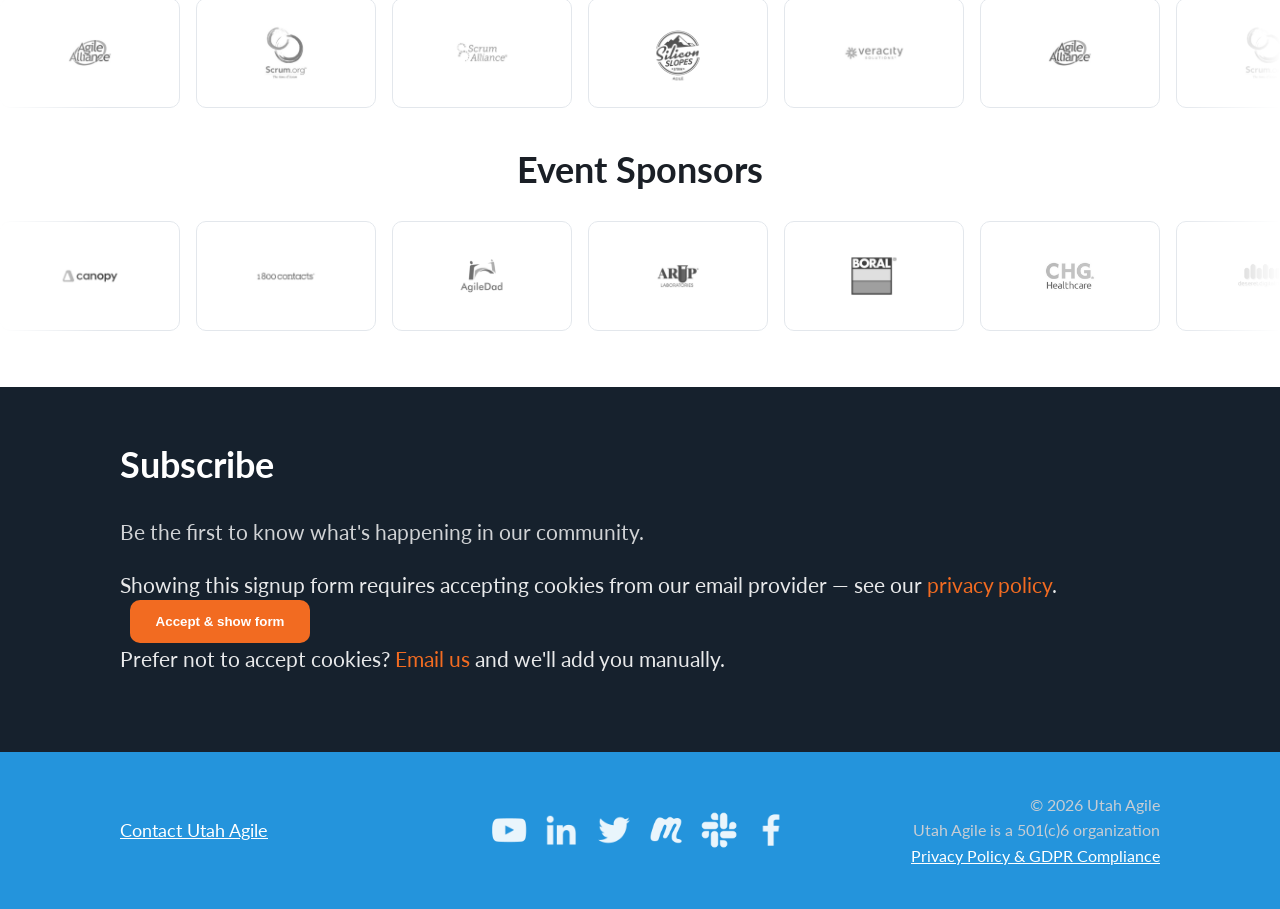
==== commit 29aedcd6: "Launch newsletter signup via Sender.net with cookie consent gate Sender.net's free plan (2,500 subsc" ====
--- a/index.html
+++ b/index.html
@@ -34,9 +34,7 @@
           </div>
         </div>
       </div>
-      <!-- Subscribe button hidden until MailerLite is built -- see #subscribe section below
       <a class="btn btn--primary" href="#subscribe">Subscribe</a>
-      -->
     </nav>
   </div>
 </header>
@@ -53,9 +51,7 @@
       world to join us. Membership is free.</p>
     <div class="hero__cta">
       <a class="btn btn--primary" href="#events">Find an event</a>
-      <!-- Subscribe CTA hidden until MailerLite is built
       <a class="btn btn--ghost" href="#subscribe">Subscribe</a>
-      -->
     </div>
   </div>
 </section>
@@ -414,21 +410,37 @@
   </div>
 </section>
 
-<!-- Placeholder so any lingering "subscribe" links don't dead-end while the section below is hidden. -->
-<span id="subscribe"></span>
-
-<!-- ================= Subscribe (hidden until MailerLite is built) =================
+<!-- ================= Subscribe ================= -->
 <section class="section newsletter" id="subscribe">
   <div class="container">
     <h2>Subscribe</h2>
     <p class="lead">Be the first to know what's happening in our community.</p>
-    <!- MAILERLITE EMBED GOES HERE (Forms -> Embedded form -> paste HTML snippet) ->
-    <div id="mailerlite-form">
-      <p style="color:#fff">Newsletter form will appear here once the MailerLite embed code is added.</p>
-    </div>
-  </div>
-</section>
--->
+    <!-- Sender.net embedded form (Forms -> Embedded form). Hidden by default;
+         shown only once the visitor accepts the cookie banner below, since
+         Sender's script sets cookies for anyone it loads for. -->
+    <div id="newsletter-form-wrap" hidden>
+      <div style="text-align: left" class="sender-form-field" data-sender-form-id="erkDOL"></div>
+    </div>
+    <p id="newsletter-consent-notice" class="newsletter__consent-notice" hidden>
+      Showing this signup form requires accepting cookies from our email provider — see our
+      <a href="privacy.html#cookies">privacy policy</a>.
+      <button type="button" id="newsletter-consent-accept" class="btn btn--primary">Accept &amp; show form</button>
+      <br>
+      Prefer not to accept cookies?
+      <a href="mailto:subscribe@utahagile.org">Email us</a> and we'll add you manually.
+    </p>
+  </div>
+</section>
+
+<!-- ================= Cookie consent banner (gates the Subscribe form above) ================= -->
+<div class="cookie-banner" id="cookie-banner" hidden>
+  <p>The newsletter signup below uses a cookie-setting form from our email provider, Sender.net —
+    we only load it if you accept. <a href="privacy.html#cookies">Learn more</a>.</p>
+  <div class="cookie-banner__actions">
+    <button type="button" class="btn btn--primary" id="cookie-accept">Accept</button>
+    <button type="button" class="btn btn--ghost" id="cookie-decline">Decline</button>
+  </div>
+</div>
 
 
 <!-- ================= Footer ================= -->
@@ -517,6 +529,68 @@
   document.addEventListener('keydown', function (e) {
     if (e.key === 'Escape' && !lightbox.hidden) closeLightbox();
   });
+
+  // Cookie consent gate for the Sender.net newsletter embed. Sender's script
+  // sets cookies (sender_subscriber_id, sender_country, etc. — see
+  // privacy.html#cookies) for anyone it loads for, so it's only ever loaded
+  // after an explicit Accept, not on page load by default.
+  (function () {
+    var CONSENT_KEY = 'cookieConsent';
+    var banner = document.getElementById('cookie-banner');
+    var formWrap = document.getElementById('newsletter-form-wrap');
+    var notice = document.getElementById('newsletter-consent-notice');
+
+    function loadSenderScript() {
+      (function (s, e, n, d, er) {
+        s['Sender'] = er;
+        s[er] = s[er] || function () {
+          (s[er].q = s[er].q || []).push(arguments)
+        }, s[er].l = 1 * new Date();
+        s[er].on = function (event, callback) {
+          s[er].listeners = s[er].listeners || {};
+          (s[er].listeners[event] = s[er].listeners[event] || []).push(callback);
+        };
+        var a = e.createElement(n),
+            m = e.getElementsByTagName(n)[0];
+        a.async = 1;
+        a.src = d;
+        m.parentNode.insertBefore(a, m);
+      })(window, document, 'script', 'https://cdn.sender.net/accounts_resources/universal.js', 'sender');
+      sender('ed3813c00e2409');
+    }
+
+    function showForm() {
+      formWrap.hidden = false;
+      notice.hidden = true;
+      loadSenderScript();
+    }
+    function showConsentNotice() {
+      formWrap.hidden = true;
+      notice.hidden = false;
+    }
+    function accept() {
+      localStorage.setItem(CONSENT_KEY, 'accepted');
+      banner.hidden = true;
+      showForm();
+    }
+    function decline() {
+      localStorage.setItem(CONSENT_KEY, 'declined');
+      banner.hidden = true;
+      showConsentNotice();
+    }
+
+    var consent = localStorage.getItem(CONSENT_KEY);
+    if (consent === 'accepted') {
+      showForm();
+    } else {
+      showConsentNotice();
+      if (consent !== 'declined') banner.hidden = false;  // undecided — ask
+    }
+
+    document.getElementById('cookie-accept').addEventListener('click', accept);
+    document.getElementById('cookie-decline').addEventListener('click', decline);
+    document.getElementById('newsletter-consent-accept').addEventListener('click', accept);
+  })();
 </script>
 </body>
 </html>
--- a/assets/css/style.css
+++ b/assets/css/style.css
@@ -131,12 +131,32 @@
 .event__date .d { font-size: 1.7rem; font-weight: 800; line-height: 1; }
 .event__body h3 { margin: 0 0 .3rem; }
 .event__meta { color: var(--muted); font-size: .95rem; margin: 0 0 .5rem; }
+.event__thumb {
+  flex: 0 0 96px; width: 96px; height: 96px; object-fit: cover;
+  border-radius: var(--radius); background: var(--bg-alt);
+}
+@media (max-width: 560px) { .event__thumb { display: none; } }
 .events-empty { color: var(--muted); font-style: italic; }
 
 /* ---------- Newsletter ---------- */
 .newsletter { background: var(--brand-dark); color: #fff; }
 .newsletter h2 { color: #fff; }
 .newsletter .lead { color: rgba(255,255,255,.8); }
+.newsletter__consent-notice { color: rgba(255,255,255,.9); }
+.newsletter__consent-notice .btn { margin-left: .6rem; }
+
+/* ---------- Cookie consent banner ---------- */
+.cookie-banner {
+  position: fixed; left: 0; right: 0; bottom: 0; z-index: 1000;
+  background: var(--brand); color: #fff;
+  padding: 1rem 1.25rem;
+  display: flex; flex-wrap: wrap; gap: .75rem 1.5rem; align-items: center; justify-content: center;
+  box-shadow: 0 -4px 16px rgba(0,0,0,.2);
+}
+.cookie-banner[hidden] { display: none; } /* [hidden] alone loses to the unconditional display:flex above */
+.cookie-banner p { margin: 0; max-width: 640px; font-size: .92rem; }
+.cookie-banner a { color: #fff; }
+.cookie-banner__actions { display: flex; gap: .6rem; flex-shrink: 0; }
 
 /* ---------- Hero with background image ---------- */
 .hero--home {
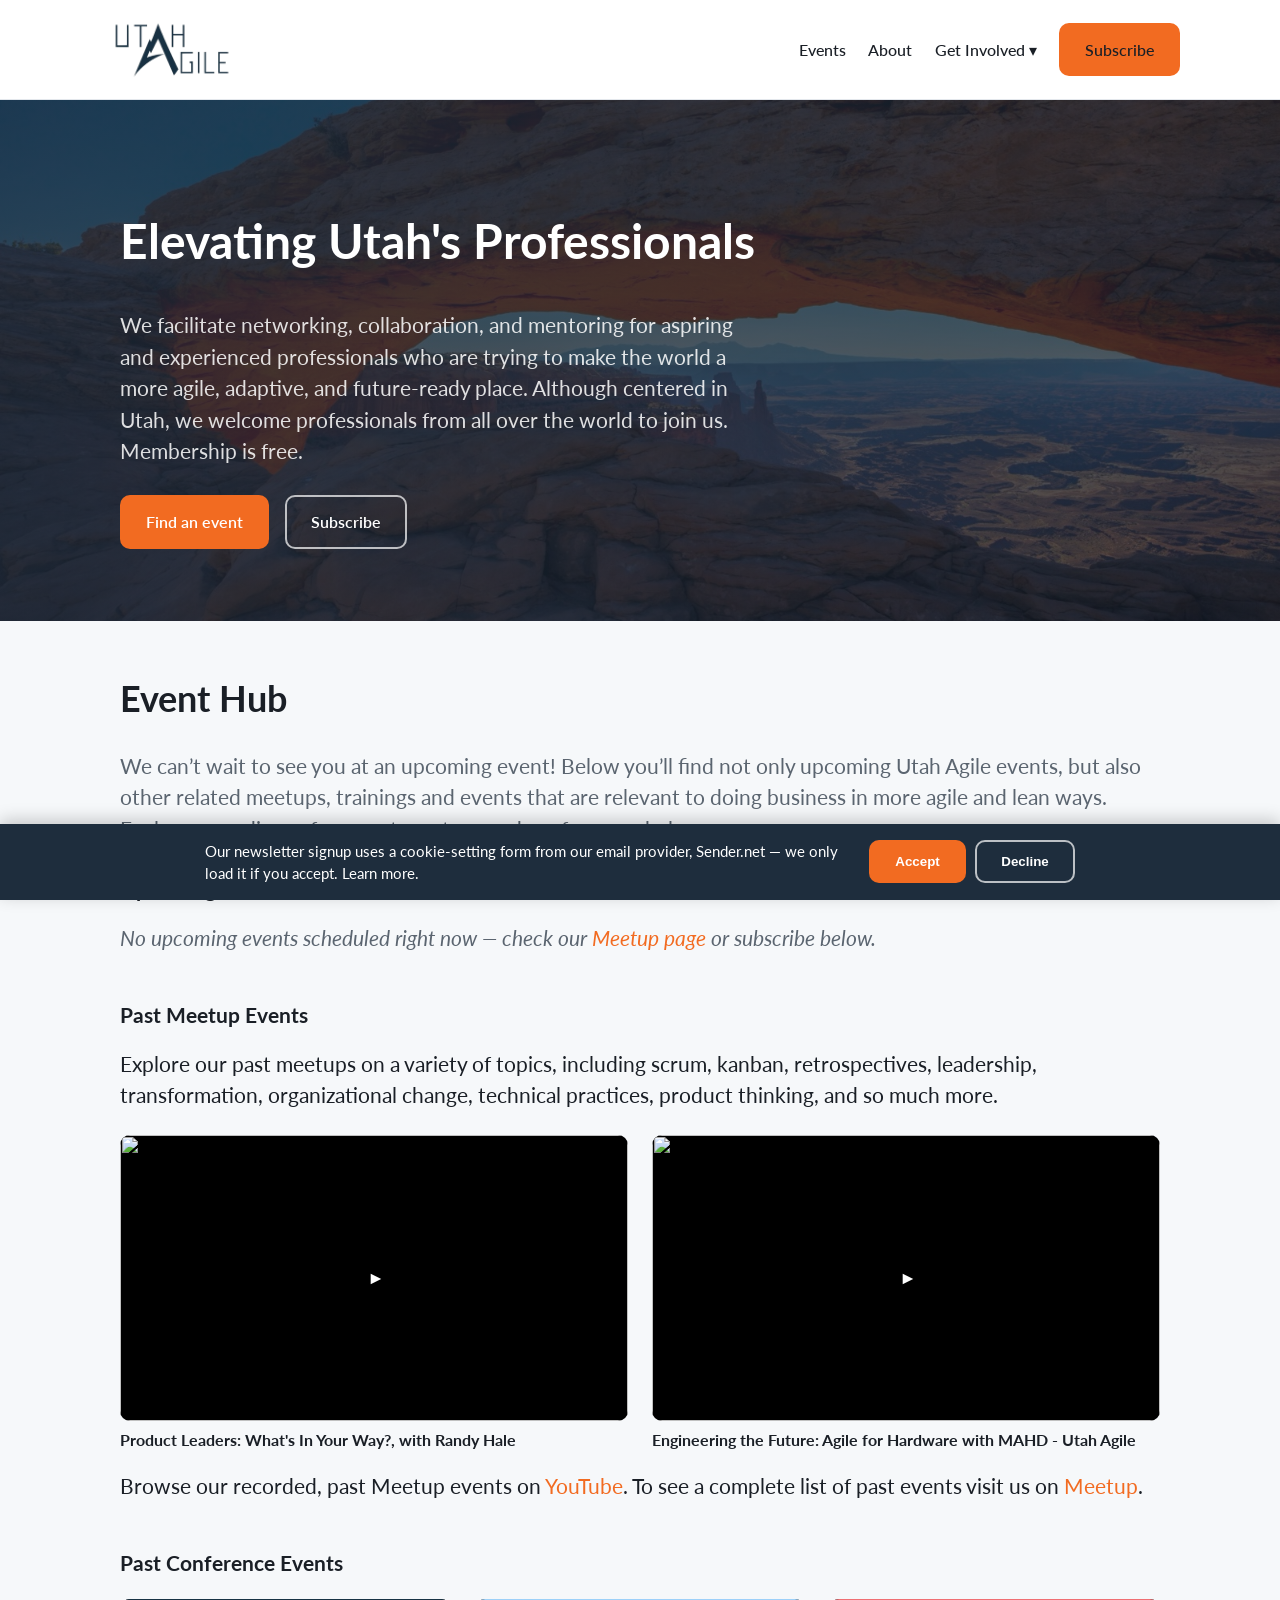
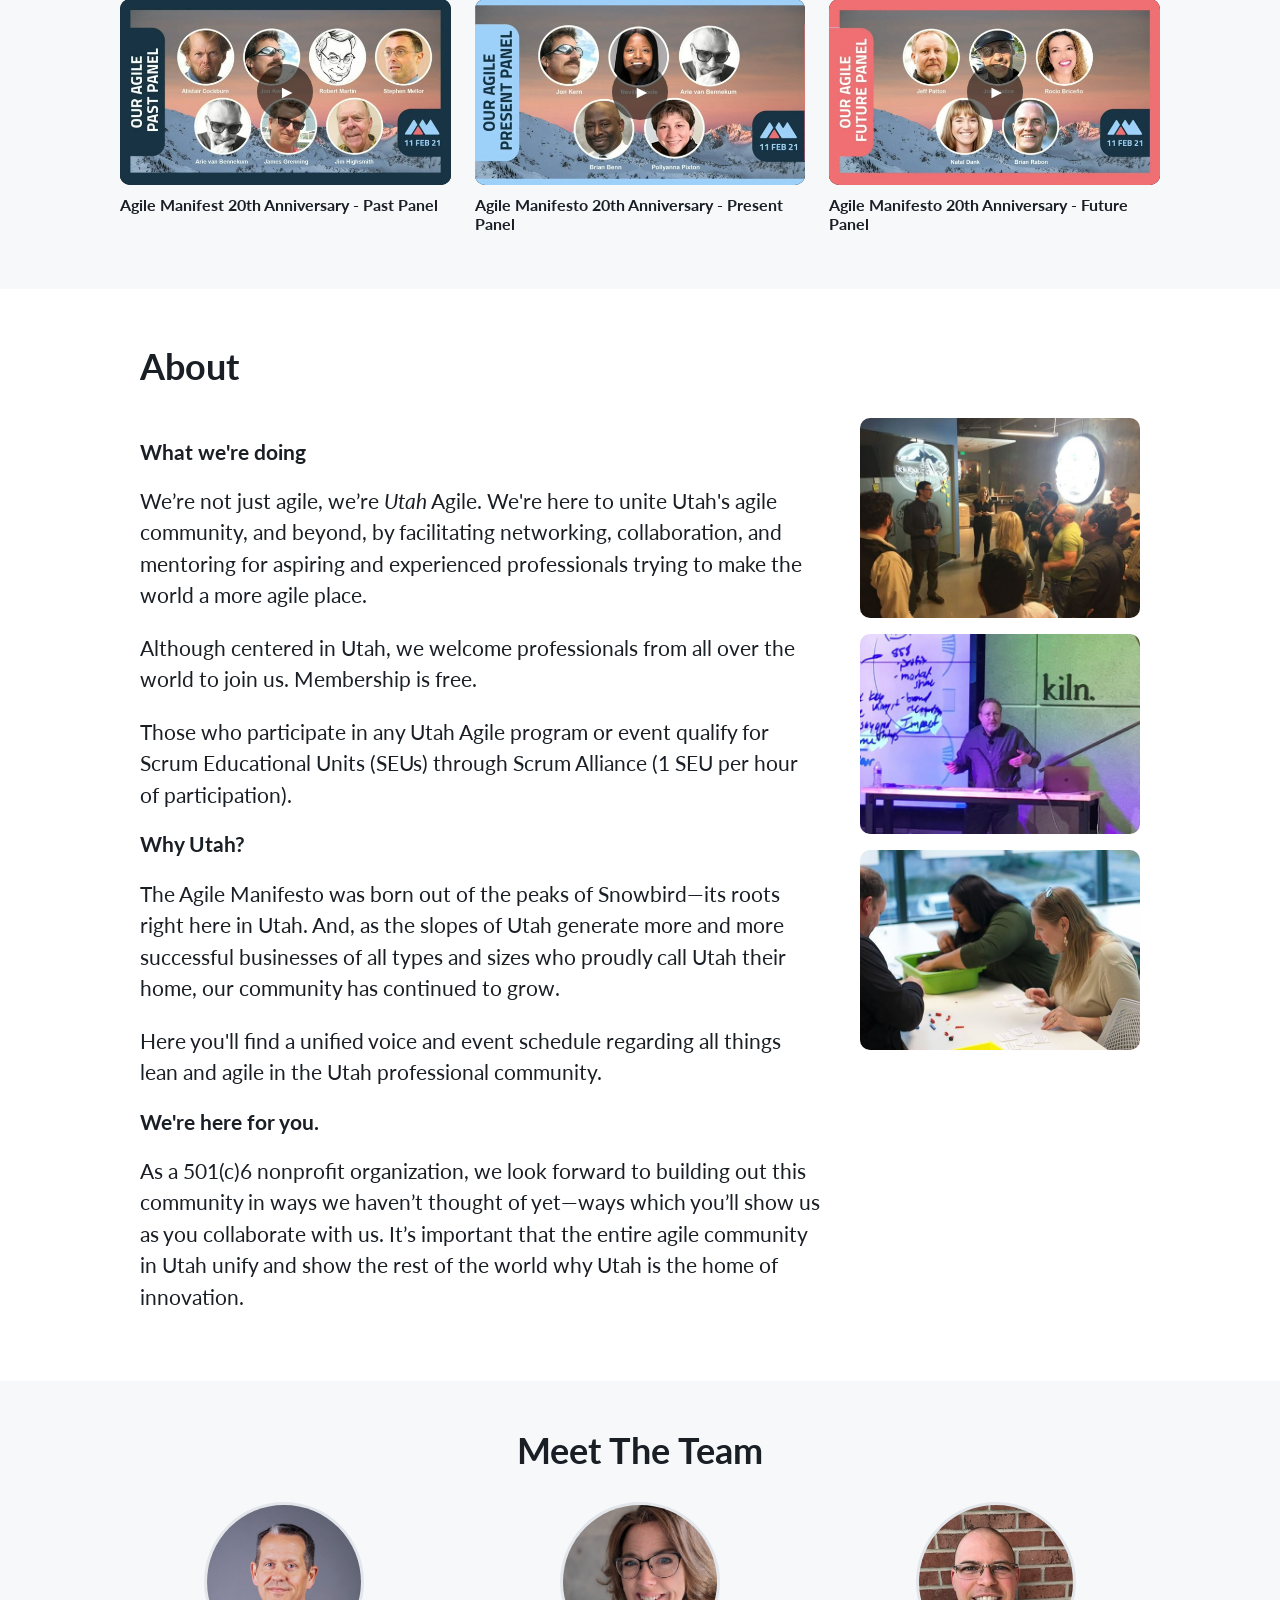
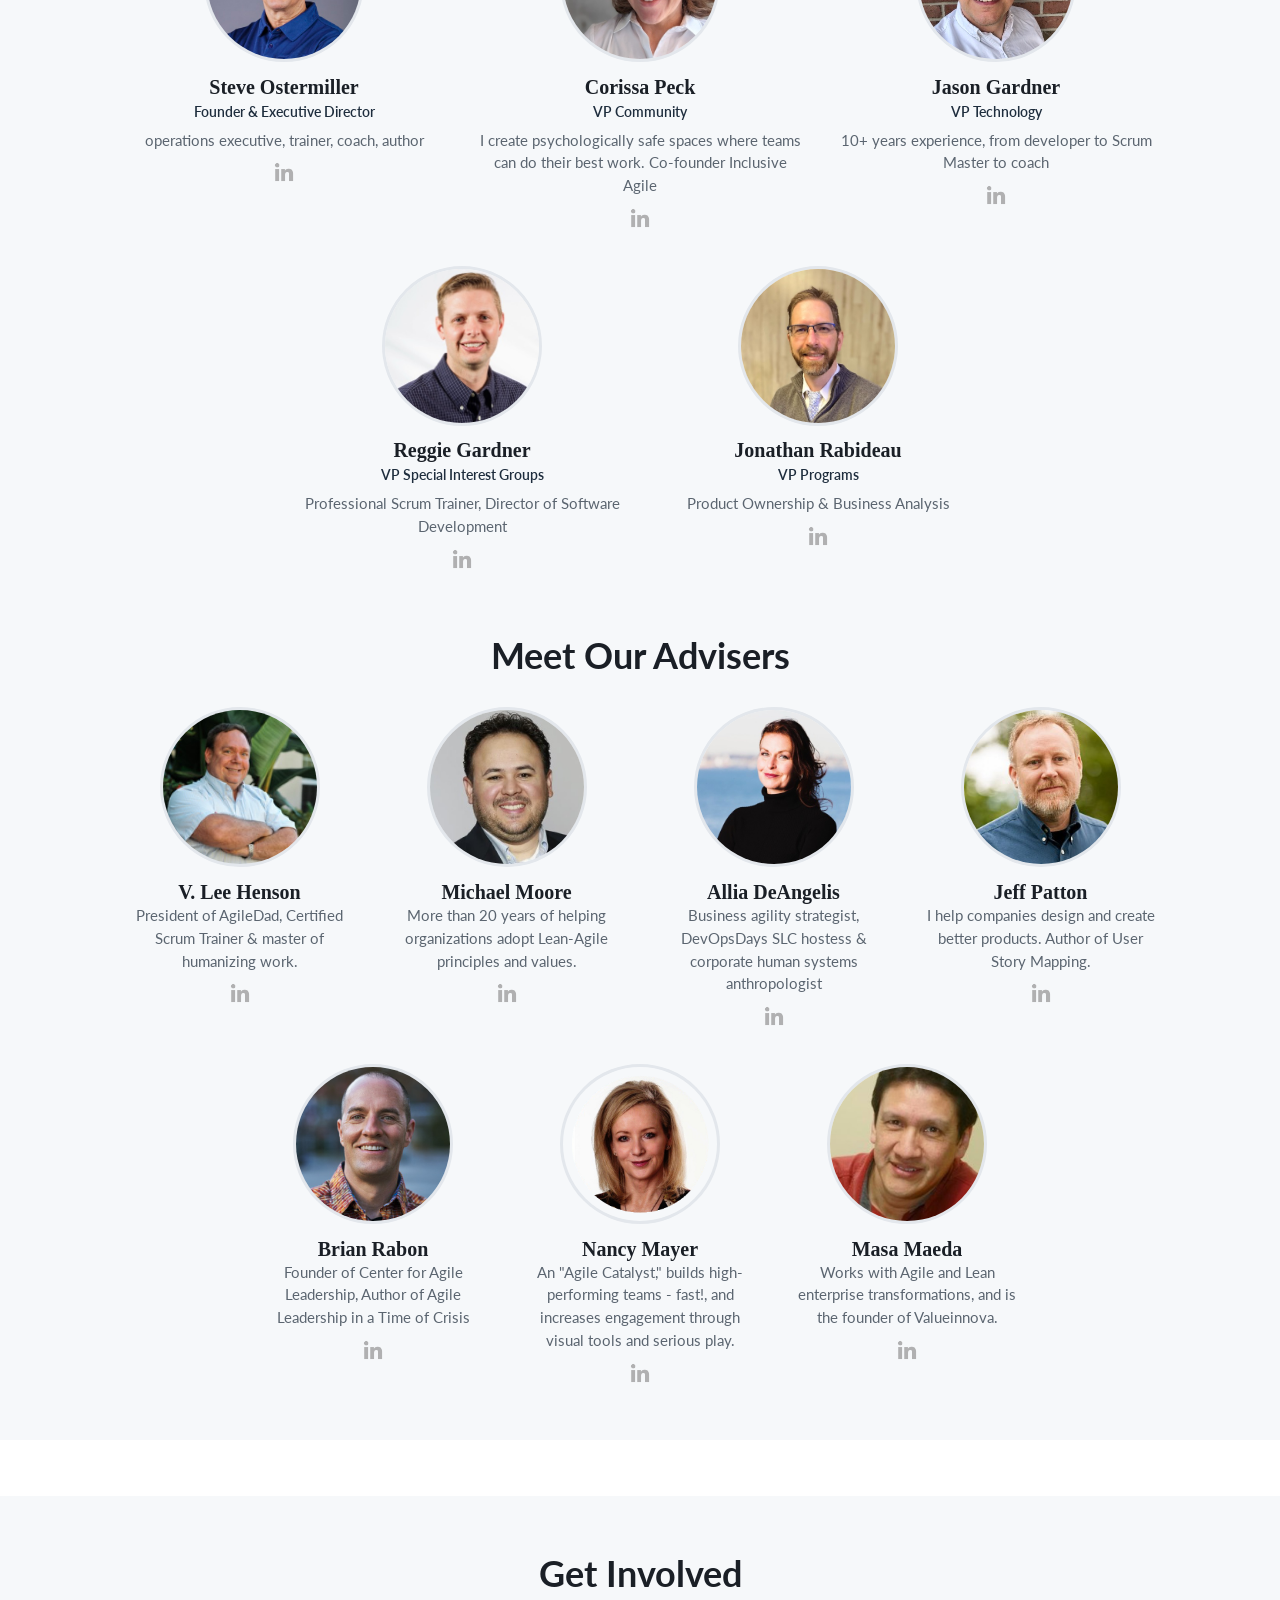
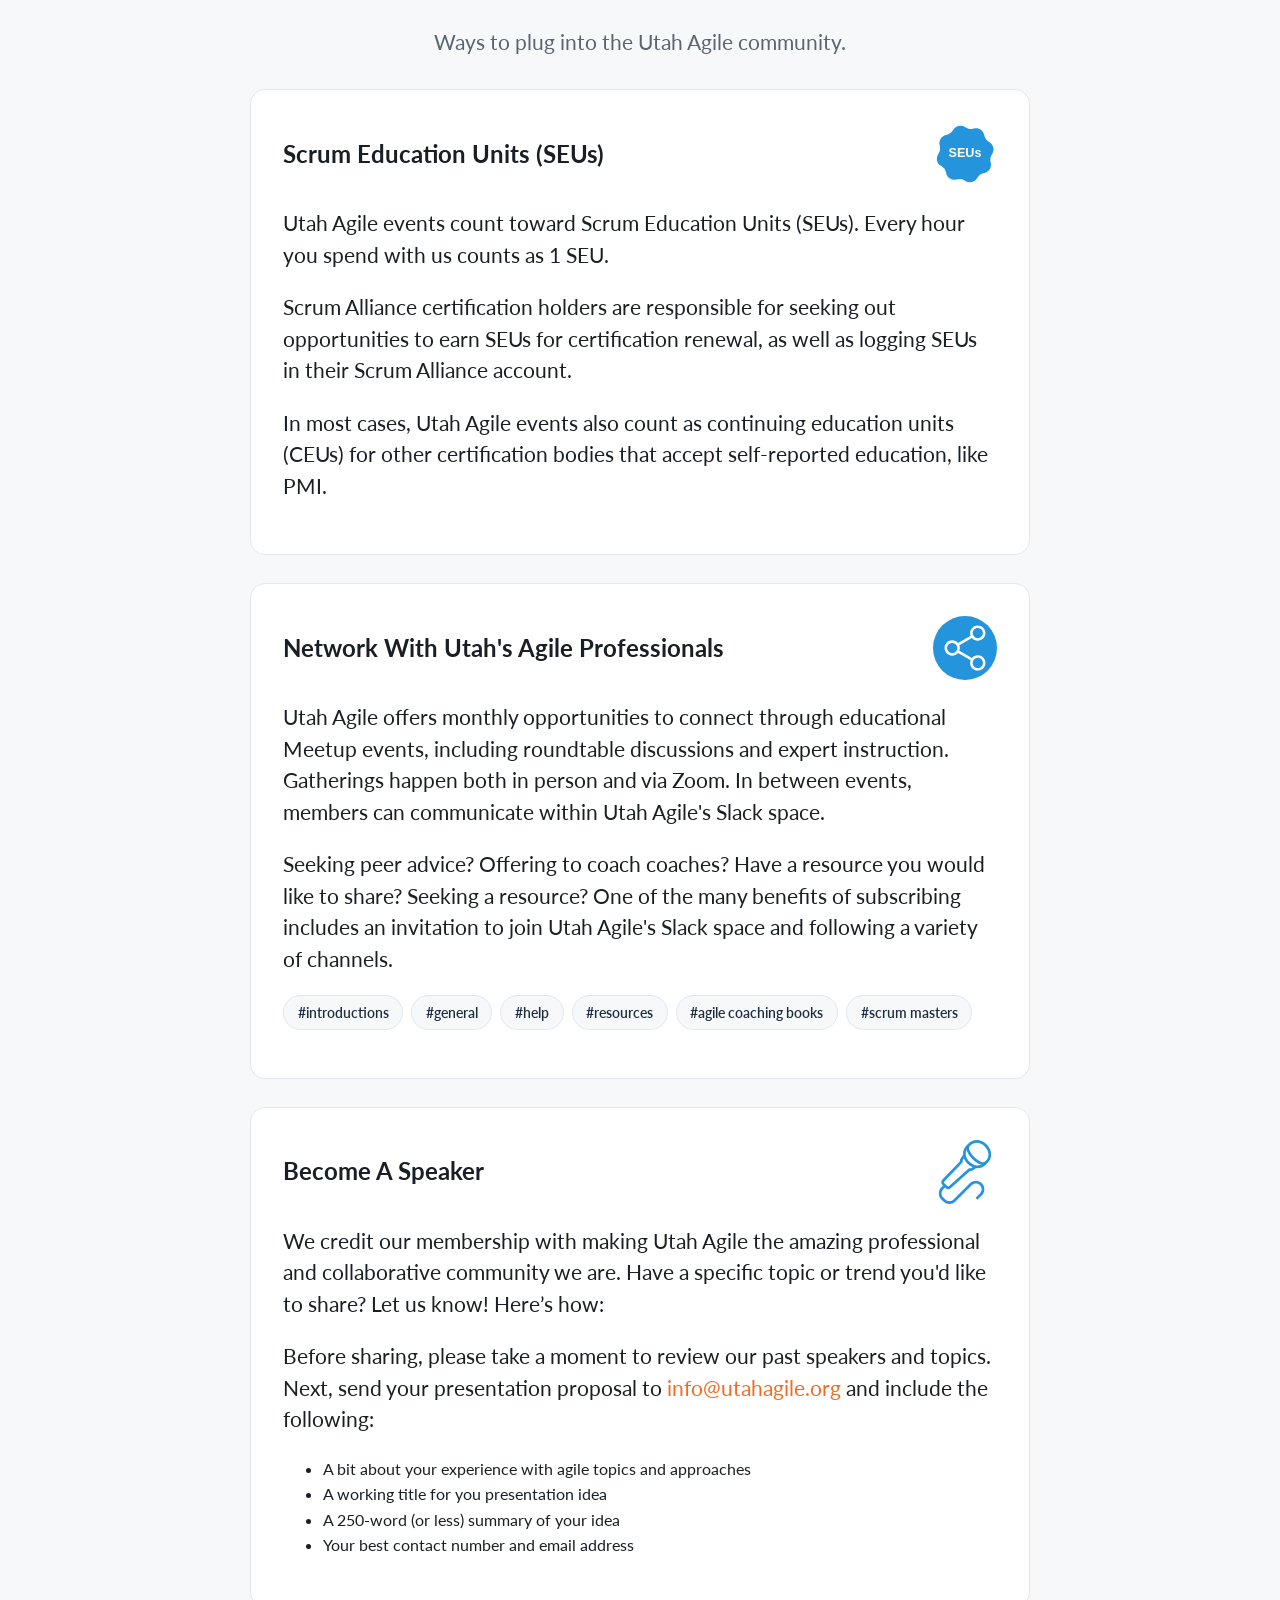
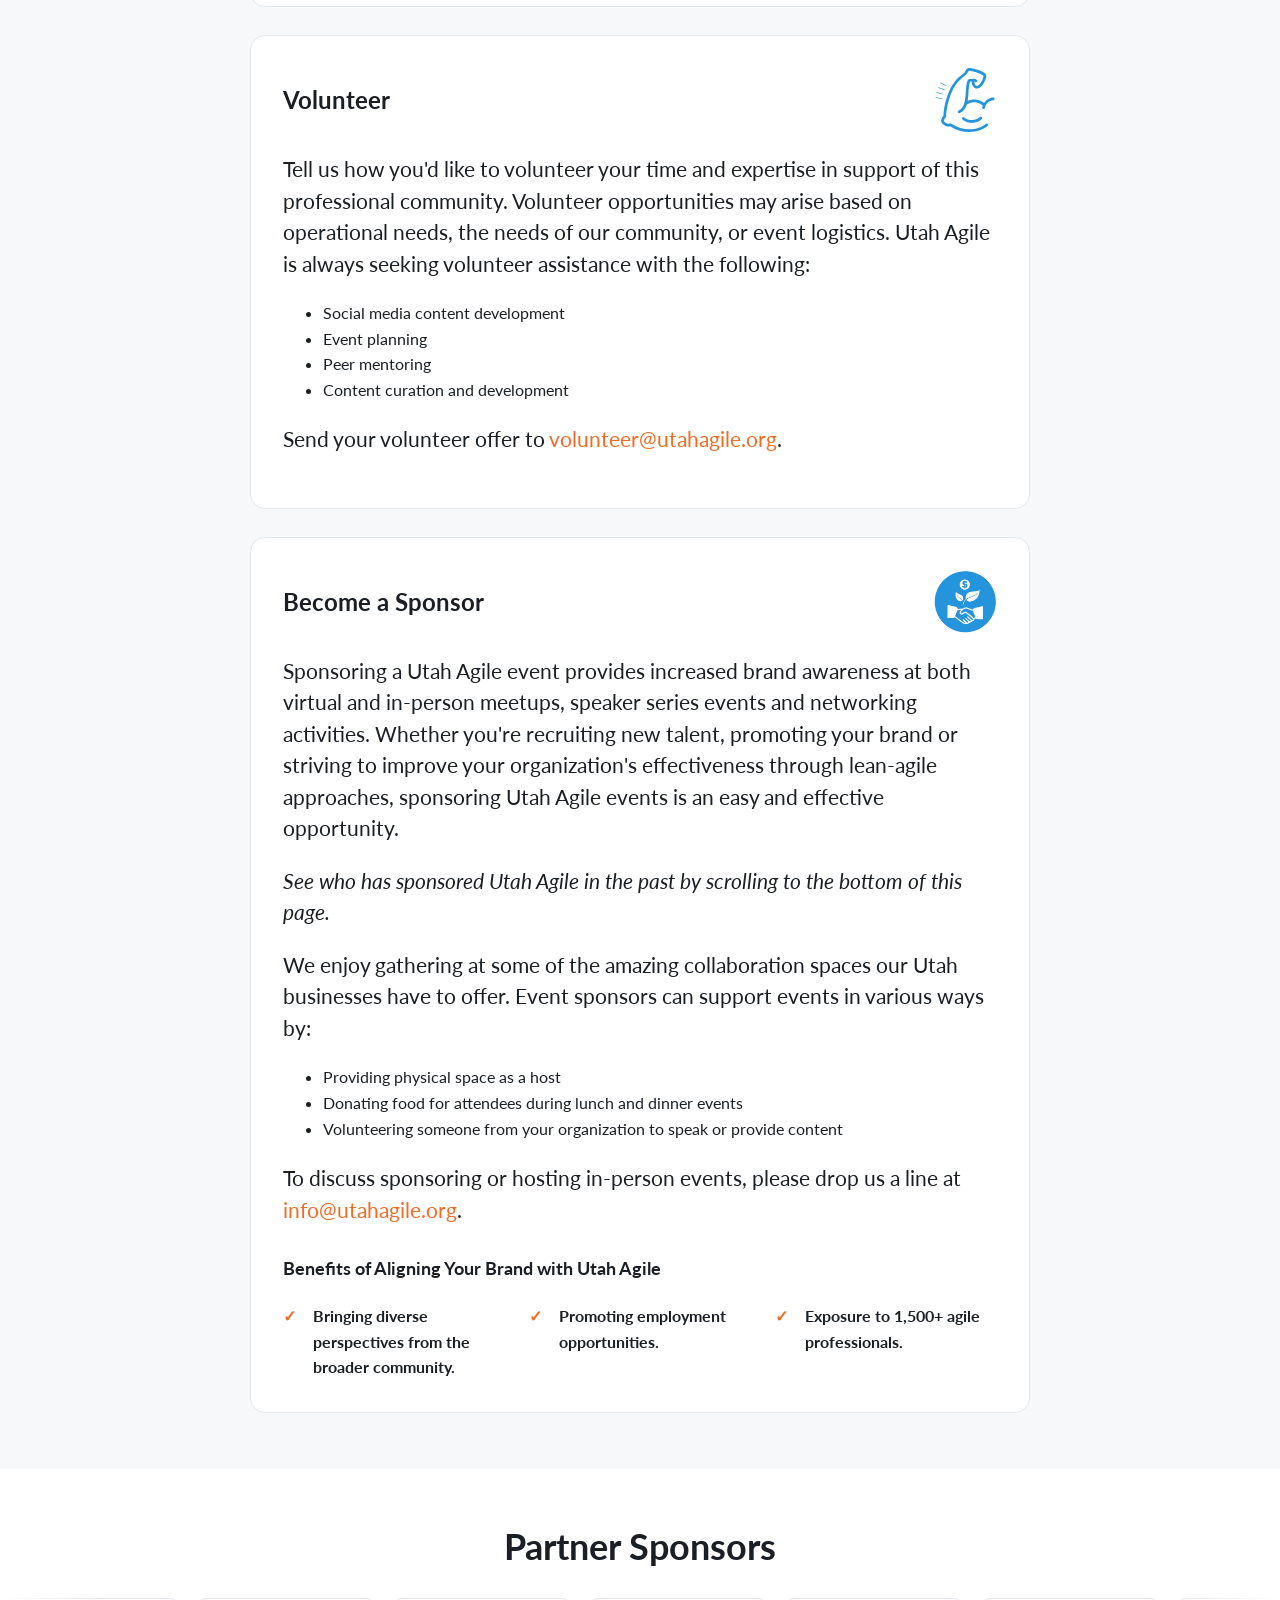
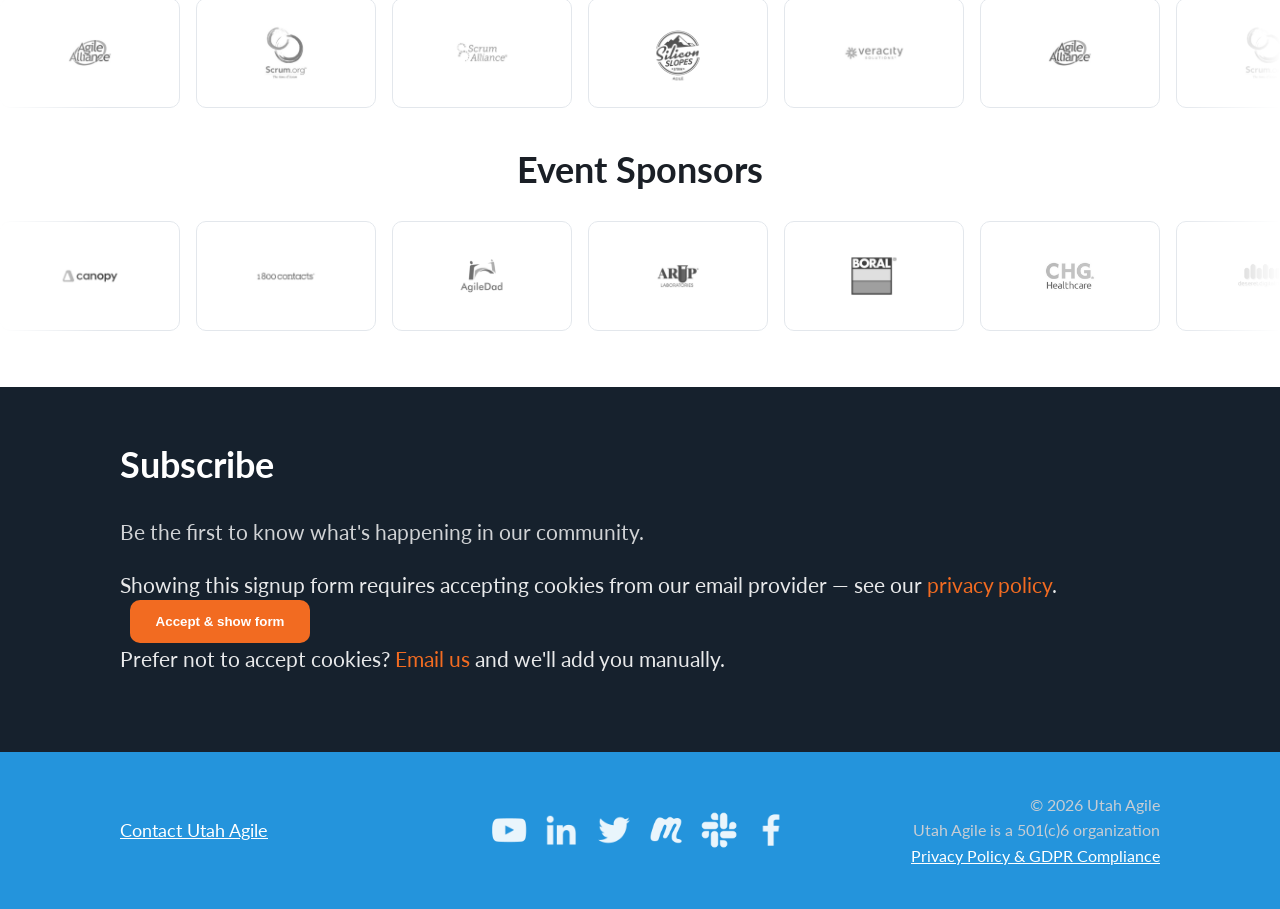
==== commit 0e5c79bf: "Tweak cookie banner copy" ====
--- a/index.html
+++ b/index.html
@@ -434,7 +434,7 @@
 
 <!-- ================= Cookie consent banner (gates the Subscribe form above) ================= -->
 <div class="cookie-banner" id="cookie-banner" hidden>
-  <p>The newsletter signup below uses a cookie-setting form from our email provider, Sender.net —
+  <p>Our newsletter signup uses a cookie-setting form from our email provider, Sender.net —
     we only load it if you accept. <a href="privacy.html#cookies">Learn more</a>.</p>
   <div class="cookie-banner__actions">
     <button type="button" class="btn btn--primary" id="cookie-accept">Accept</button>
